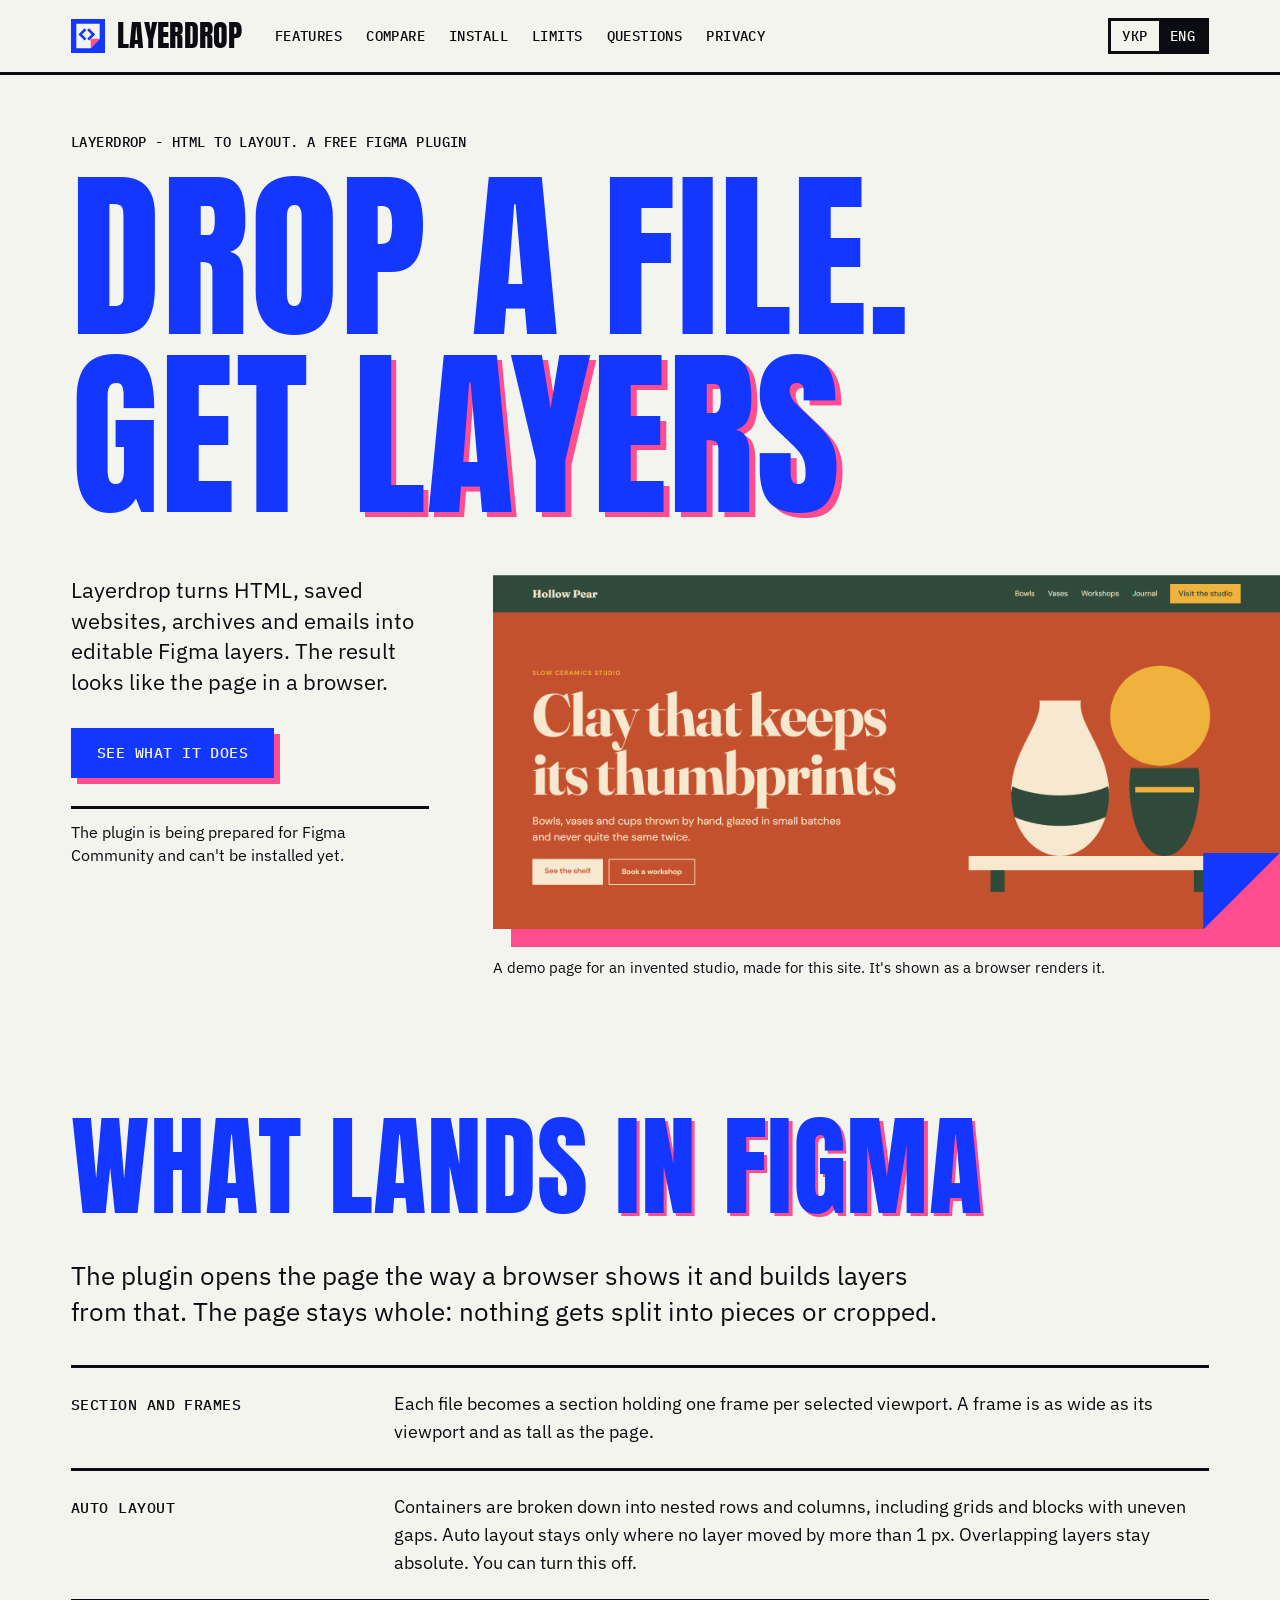
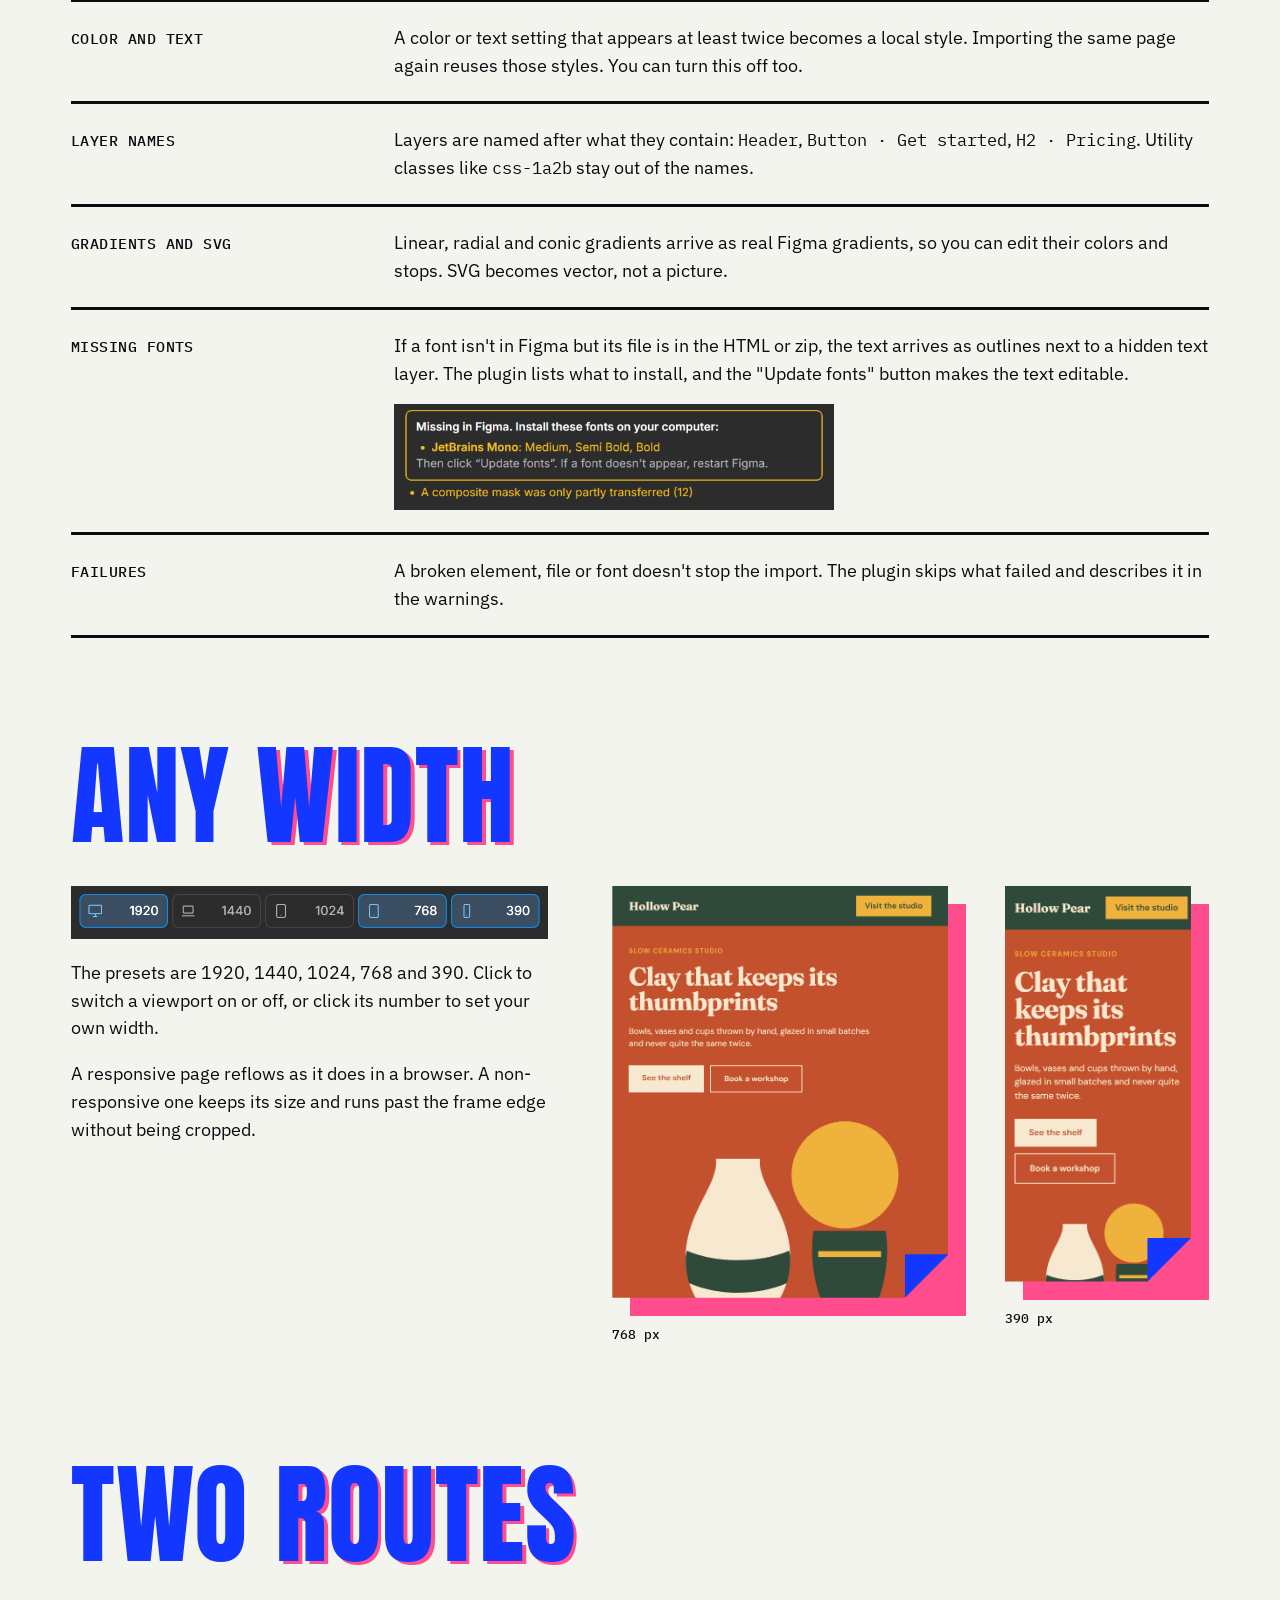
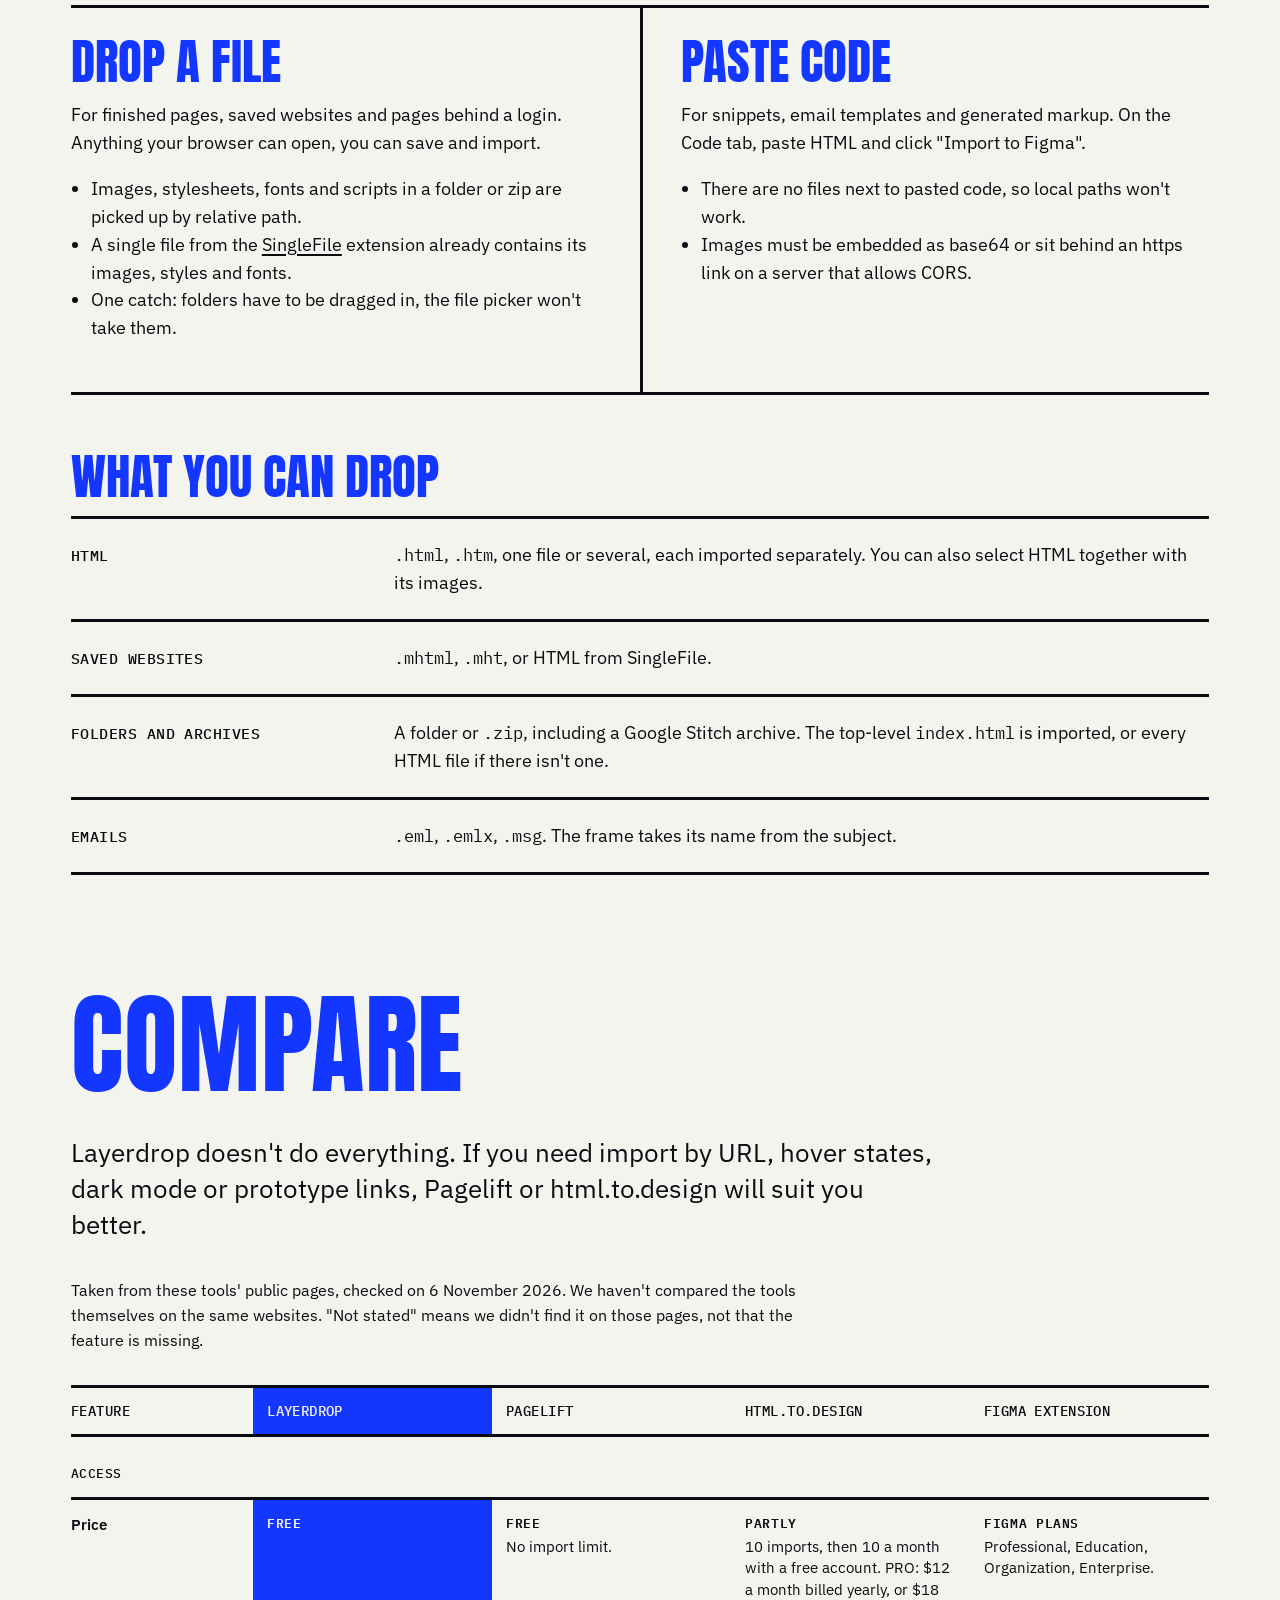
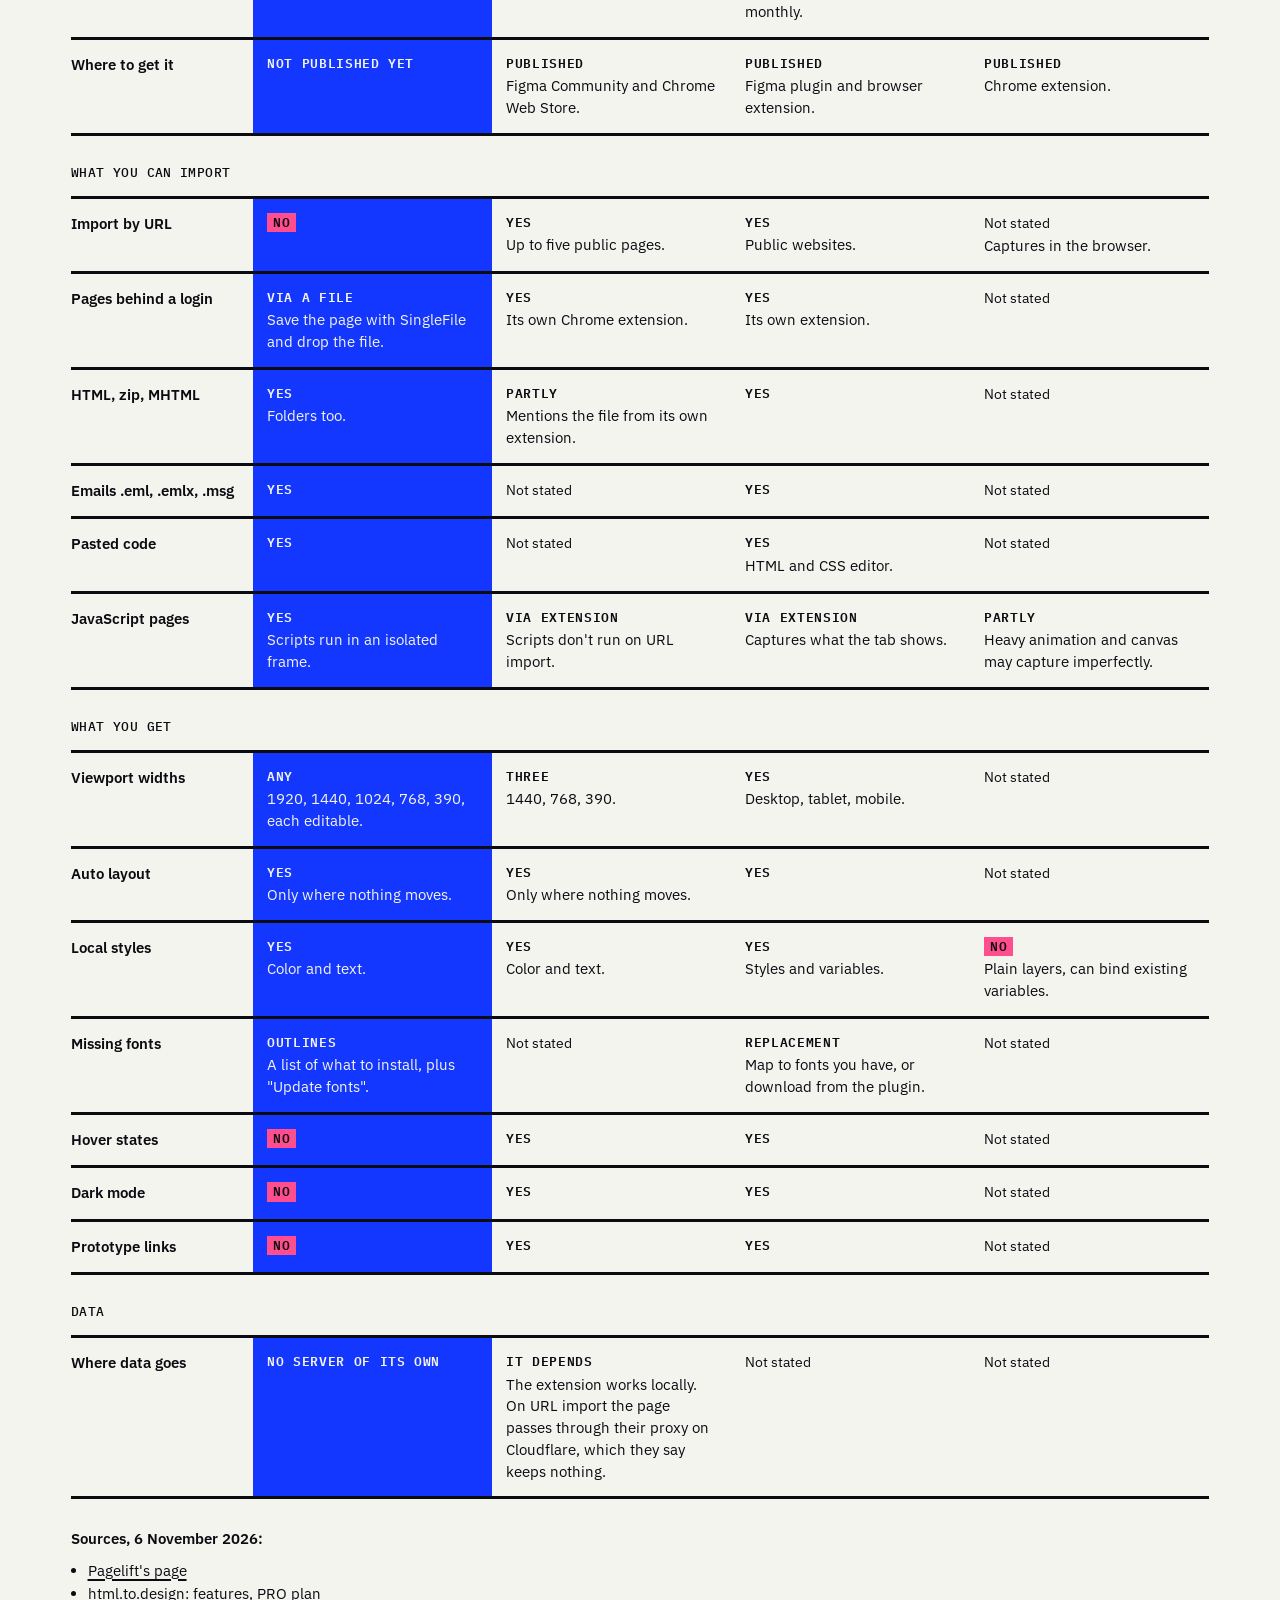
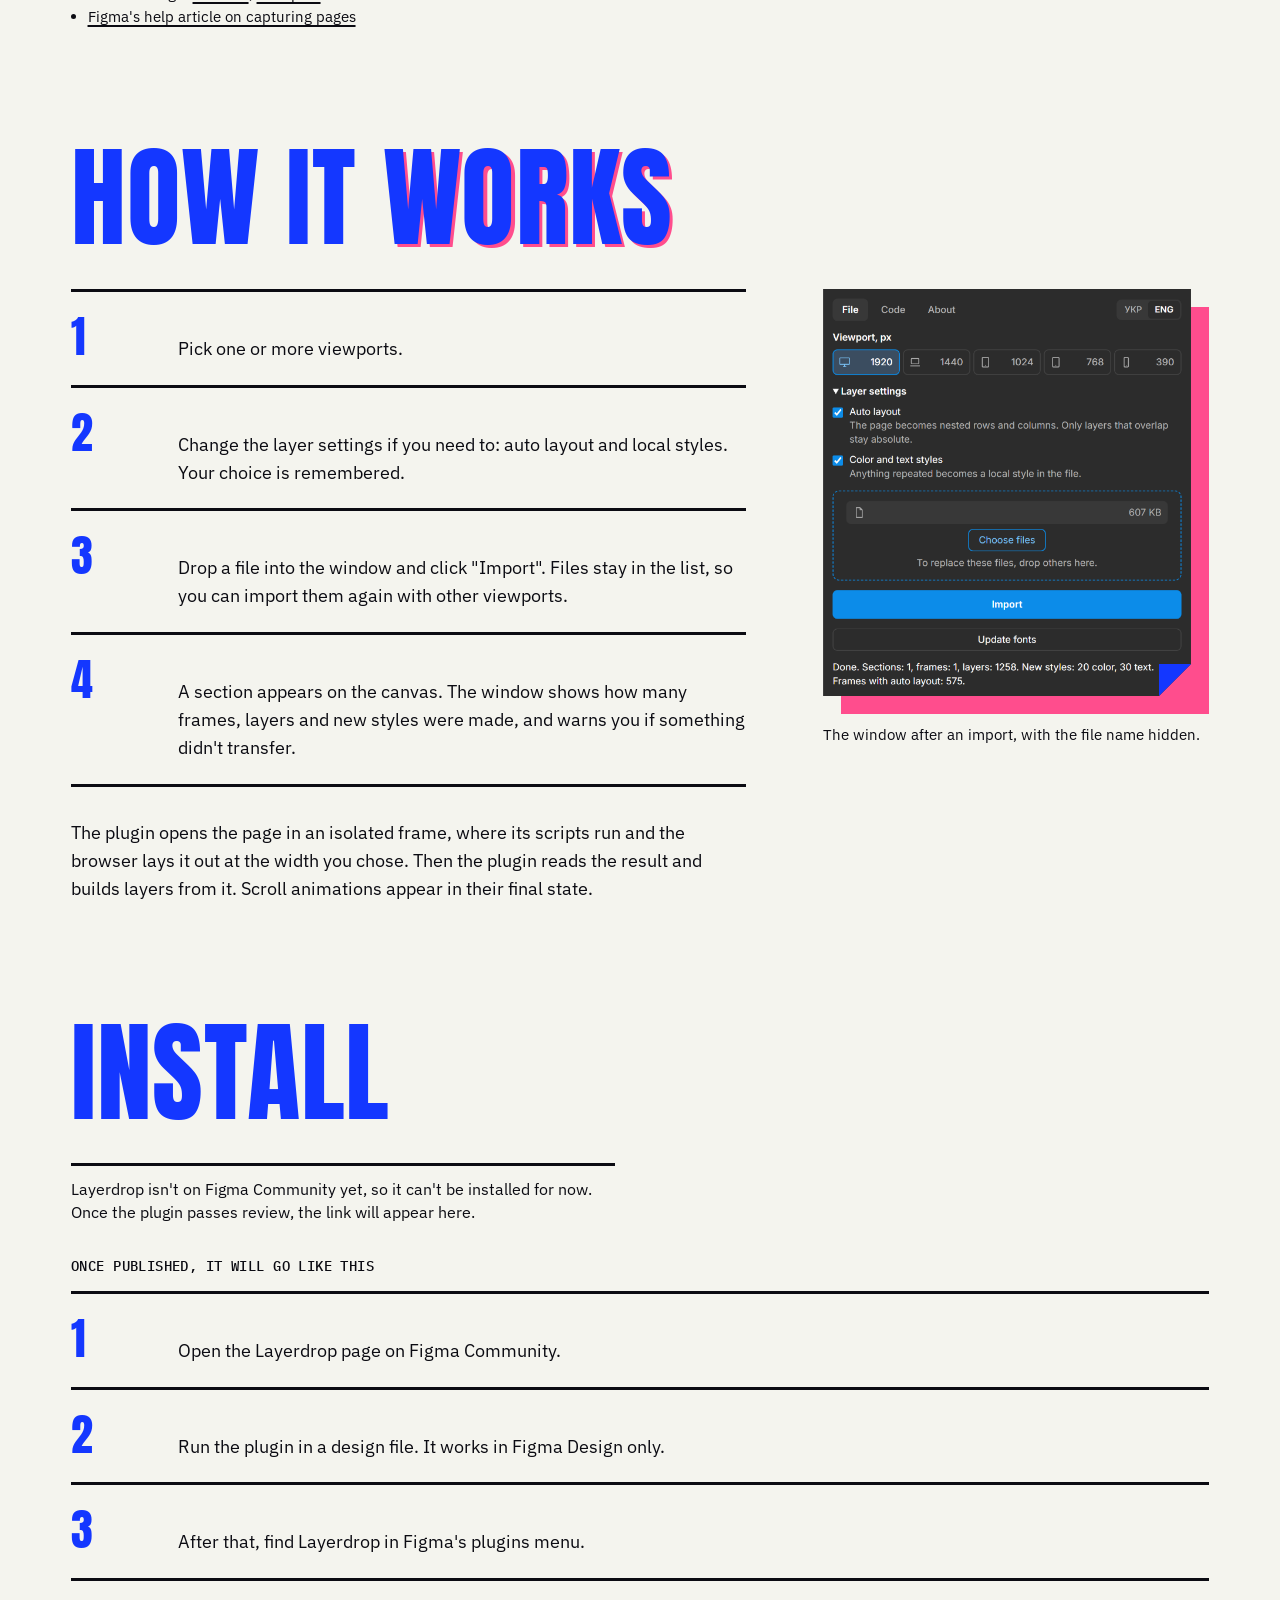
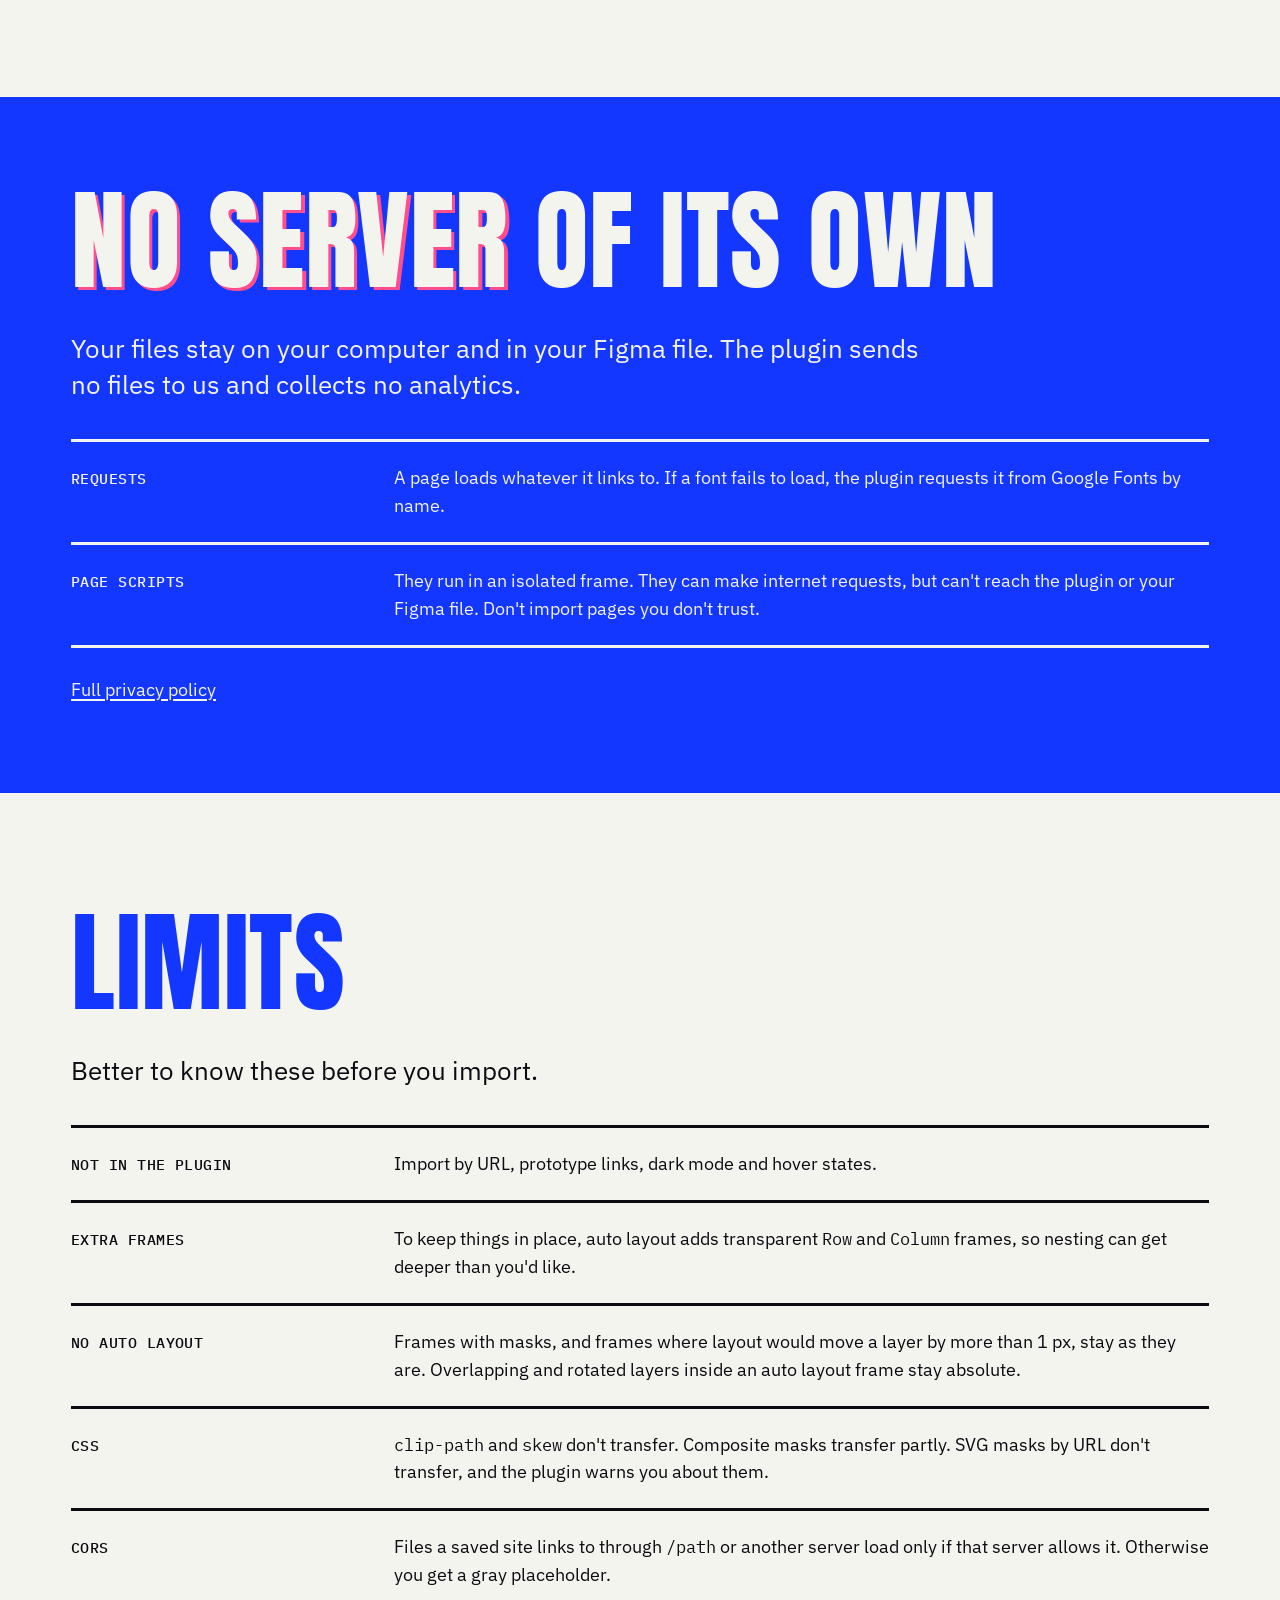
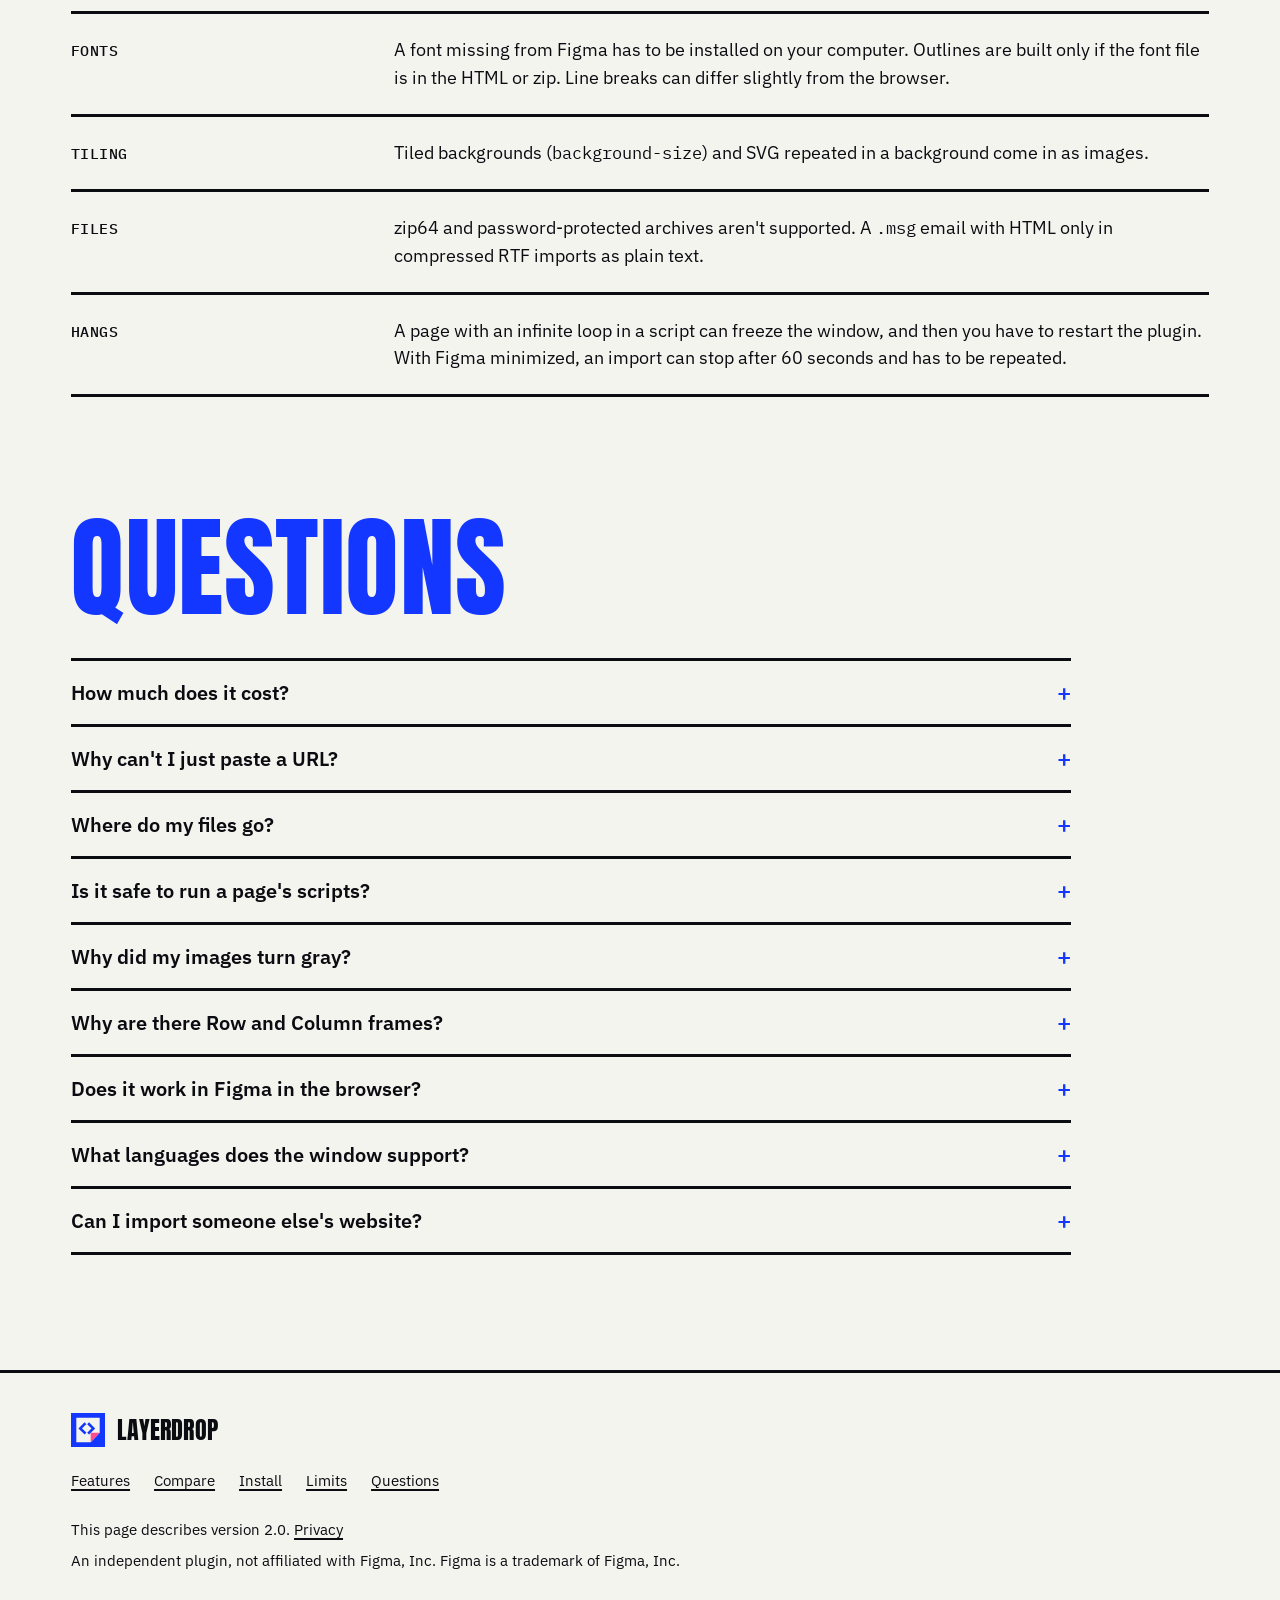
==== en/index.html @ 6a5d6710 "Publish the Layerdrop website Co-Authored-By: Claude Opus 5.5 <noreply@anthropic.com>" ====
<!doctype html>
<html lang="en">
<head>
<meta charset="utf-8">
<meta name="viewport" content="width=device-width, initial-scale=1">
<title>Layerdrop - HTML to Layout: a Figma plugin that turns HTML and saved websites into layers</title>
<meta name="description" content="A free Figma plugin: HTML, saved websites, zip files, folders and emails become editable layers with auto layout and styles. No server of its own.">
<link rel="canonical" href="https://ihorbliz.github.io/layerdrop/en/">
<link rel="alternate" hreflang="uk" href="https://ihorbliz.github.io/layerdrop/">
<link rel="alternate" hreflang="en" href="https://ihorbliz.github.io/layerdrop/en/">
<link rel="alternate" hreflang="x-default" href="https://ihorbliz.github.io/layerdrop/en/">
<meta property="og:type" content="website">
<meta property="og:title" content="Layerdrop - HTML to Layout: HTML and saved websites become Figma layers">
<meta property="og:description" content="Files, zip archives, folders, emails and pasted code. Editable layers, auto layout and styles. No server of its own.">
<meta property="og:url" content="https://ihorbliz.github.io/layerdrop/en/">
<meta property="og:image" content="https://ihorbliz.github.io/layerdrop/assets/shots/share-cover.png">
<meta property="og:locale" content="en_US">
<meta name="twitter:card" content="summary_large_image">
<meta name="theme-color" content="#F4F4EE">
<link rel="icon" href="../assets/icon.svg" type="image/svg+xml">
<link rel="icon" href="../assets/icon-128.png" type="image/png">
<link rel="preload" href="../assets/fonts/anton-400-latin.woff2" as="font" type="font/woff2" crossorigin>
<link rel="stylesheet" href="../assets/site.css">
<script src="../assets/community-link.js" defer></script>
</head>
<body>
<a class="skip" href="#main">Skip to content</a>
<header class="top">
  <a class="logo" href="./"><img src="../assets/icon.svg" alt="" width="34" height="34">Layerdrop</a>
  <nav aria-label="Sections">
    <a href="#features">Features</a>
    <a href="#compare">Compare</a>
    <a href="#install">Install</a>
    <a href="#limits">Limits</a>
    <a href="#faq">Questions</a>
    <a href="privacy/">Privacy</a>
  </nav>
  <div class="lang" role="group" aria-label="Language">
    <a href="../" hreflang="uk" lang="uk">Укр</a>
    <span aria-current="true">Eng</span>
  </div>
</header>

<main id="main">
<section class="hero">
  <p class="mono">Layerdrop - HTML to Layout. A free Figma plugin</p>
  <h1>Drop a file.<br>Get <span class="ink2">layers</span></h1>
  <div class="hero-grid">
    <div class="hero-copy">
      <p class="lede">Layerdrop turns HTML, saved websites, archives and emails into editable Figma layers. The result looks like the page in a browser.</p>
      <div class="actions">
        <a class="btn" href="#features" data-community-pending>See what it does</a>
        <a class="btn" href="#" data-community-link hidden>Open on Figma Community</a>
      </div>
      <p class="status" data-community-pending>The plugin is being prepared for Figma Community and can't be installed yet.</p>
    </div>
    <figure class="hero-shot">
      <div class="sheet"><img src="../assets/shots/frame-1920.png" width="1920" height="864" alt="An invented demo page for the Hollow Pear ceramics studio at 1920 wide: menu, large heading, buttons and a vector illustration."></div>
      <figcaption>A demo page for an invented studio, made for this site. It's shown as a browser renders it.</figcaption>
    </figure>
  </div>
</section>

<section id="features">
  <h2>What lands <span class="ink2">in Figma</span></h2>
  <p class="lede">The plugin opens the page the way a browser shows it and builds layers from that. The page stays whole: nothing gets split into pieces or cropped.</p>
  <ul class="rows">
    <li><span class="label">Section and frames</span><div class="text">Each file becomes a section holding one frame per selected viewport. A frame is as wide as its viewport and as tall as the page.</div></li>
    <li><span class="label">Auto layout</span><div class="text">Containers are broken down into nested rows and columns, including grids and blocks with uneven gaps. Auto layout stays only where no layer moved by more than 1 px. Overlapping layers stay absolute. You can turn this off.</div></li>
    <li><span class="label">Color and text</span><div class="text">A color or text setting that appears at least twice becomes a local style. Importing the same page again reuses those styles. You can turn this off too.</div></li>
    <li><span class="label">Layer names</span><div class="text">Layers are named after what they contain: <code>Header</code>, <code>Button · Get started</code>, <code>H2 · Pricing</code>. Utility classes like <code>css-1a2b</code> stay out of the names.</div></li>
    <li><span class="label">Gradients and SVG</span><div class="text">Linear, radial and conic gradients arrive as real Figma gradients, so you can edit their colors and stops. SVG becomes vector, not a picture.</div></li>
    <li><span class="label">Missing fonts</span><div class="text">If a font isn't in Figma but its file is in the HTML or zip, the text arrives as outlines next to a hidden text layer. The plugin lists what to install, and the "Update fonts" button makes the text editable.
      <img src="../assets/shots/fonts-warning.png" width="627" height="152" loading="lazy" alt="A block in the plugin window: JetBrains Mono is missing from Figma in three weights, and after installing it you click Update fonts."></div></li>
    <li><span class="label">Failures</span><div class="text">A broken element, file or font doesn't stop the import. The plugin skips what failed and describes it in the warnings.</div></li>
  </ul>

  <h2 class="subhead">Any <span class="ink2">width</span></h2>
  <div class="widths">
    <div>
      <div class="bar"><img src="../assets/shots/viewport-bar.png" width="904" height="100" loading="lazy" alt="Viewport switches in the plugin window: 1920, 1440, 1024, 768 and 390."></div>
      <p>The presets are 1920, 1440, 1024, 768 and 390. Click to switch a viewport on or off, or click its number to set your own width.</p>
      <p>A responsive page reflows as it does in a browser. A non-responsive one keeps its size and runs past the frame edge without being cropped.</p>
    </div>
    <div class="viewports">
      <figure>
        <div class="sheet"><img src="../assets/shots/frame-768.png" width="768" height="941" loading="lazy" alt="The same demo page at 768 wide."></div>
        <figcaption>768 px</figcaption>
      </figure>
      <figure>
        <div class="sheet"><img src="../assets/shots/frame-390.png" width="390" height="829" loading="lazy" alt="The same demo page at 390 wide."></div>
        <figcaption>390 px</figcaption>
      </figure>
    </div>
  </div>
</section>

<section id="ways">
  <h2>Two <span class="ink2">routes</span></h2>
  <div class="ways">
    <div>
      <h3>Drop a file</h3>
      <p>For finished pages, saved websites and pages behind a login. Anything your browser can open, you can save and import.</p>
      <ul>
        <li>Images, stylesheets, fonts and scripts in a folder or zip are picked up by relative path.</li>
        <li>A single file from the <a href="https://github.com/gildas-lormeau/SingleFile" rel="noopener">SingleFile</a> extension already contains its images, styles and fonts.</li>
        <li>One catch: folders have to be dragged in, the file picker won't take them.</li>
      </ul>
    </div>
    <div>
      <h3>Paste code</h3>
      <p>For snippets, email templates and generated markup. On the Code tab, paste HTML and click "Import to Figma".</p>
      <ul>
        <li>There are no files next to pasted code, so local paths won't work.</li>
        <li>Images must be embedded as base64 or sit behind an https link on a server that allows CORS.</li>
      </ul>
    </div>
  </div>
  <div class="formats">
    <h3>What you can drop</h3>
    <ul class="rows">
      <li><span class="label">HTML</span><div class="text"><code>.html</code>, <code>.htm</code>, one file or several, each imported separately. You can also select HTML together with its images.</div></li>
      <li><span class="label">Saved websites</span><div class="text"><code>.mhtml</code>, <code>.mht</code>, or HTML from SingleFile.</div></li>
      <li><span class="label">Folders and archives</span><div class="text">A folder or <code>.zip</code>, including a Google Stitch archive. The top-level <code>index.html</code> is imported, or every HTML file if there isn't one.</div></li>
      <li><span class="label">Emails</span><div class="text"><code>.eml</code>, <code>.emlx</code>, <code>.msg</code>. The frame takes its name from the subject.</div></li>
    </ul>
  </div>
</section>

<section id="compare">
  <h2 id="compare-title">Compare</h2>
  <p class="lede">Layerdrop doesn't do everything. If you need import by URL, hover states, dark mode or prototype links, Pagelift or html.to.design will suit you better.</p>
  <p class="note">Taken from these tools' public pages, checked on 6 November 2026. We haven't compared the tools themselves on the same websites. "Not stated" means we didn't find it on those pages, not that the feature is missing.</p>
  <a class="table-skip" href="#how">Skip the table</a>
  <table class="compare" role="table" aria-labelledby="compare-title">
    <thead role="rowgroup">
      <tr role="row">
        <th role="columnheader" scope="col">Feature</th>
        <th role="columnheader" scope="col" class="us">Layerdrop</th>
        <th role="columnheader" scope="col">Pagelift</th>
        <th role="columnheader" scope="col">html.to.design</th>
        <th role="columnheader" scope="col">Figma extension</th>
      </tr>
    </thead>
    <tbody role="rowgroup">
      <tr role="row" class="group-row"><th role="rowheader" colspan="5" scope="rowgroup" class="group">Access</th></tr>
      <tr role="row"><th role="rowheader" scope="row">Price</th>
        <td role="cell" class="us" data-label="Layerdrop"><span><b class="v">Free</b></span></td>
        <td role="cell" data-label="Pagelift"><span><b class="v">Free</b>No import limit.</span></td>
        <td role="cell" data-label="html.to.design"><span><b class="v">Partly</b>10 imports, then 10 a month with a free account. PRO: $12 a month billed yearly, or $18 monthly.</span></td>
        <td role="cell" data-label="Figma ext."><span><b class="v">Figma plans</b>Professional, Education, Organization, Enterprise.</span></td></tr>
      <tr role="row"><th role="rowheader" scope="row">Where to get it</th>
        <td role="cell" class="us" data-label="Layerdrop"><span><b class="v">Not published yet</b></span></td>
        <td role="cell" data-label="Pagelift"><span><b class="v">Published</b>Figma Community and Chrome Web Store.</span></td>
        <td role="cell" data-label="html.to.design"><span><b class="v">Published</b>Figma plugin and browser extension.</span></td>
        <td role="cell" data-label="Figma ext."><span><b class="v">Published</b>Chrome extension.</span></td></tr>
    </tbody>
    <tbody role="rowgroup">
      <tr role="row" class="group-row"><th role="rowheader" colspan="5" scope="rowgroup" class="group">What you can import</th></tr>
      <tr role="row"><th role="rowheader" scope="row">Import by URL</th>
        <td role="cell" class="us" data-label="Layerdrop"><span><b class="v n">No</b></span></td>
        <td role="cell" data-label="Pagelift"><span><b class="v">Yes</b>Up to five public pages.</span></td>
        <td role="cell" data-label="html.to.design"><span><b class="v">Yes</b>Public websites.</span></td>
        <td role="cell" data-label="Figma ext."><span><b class="v ns">Not stated</b>Captures in the browser.</span></td></tr>
      <tr role="row" data-unstated="Not stated: Figma ext."><th role="rowheader" scope="row">Pages behind a login</th>
        <td role="cell" class="us" data-label="Layerdrop"><span><b class="v">Via a file</b>Save the page with SingleFile and drop the file.</span></td>
        <td role="cell" data-label="Pagelift"><span><b class="v">Yes</b>Its own Chrome extension.</span></td>
        <td role="cell" data-label="html.to.design"><span><b class="v">Yes</b>Its own extension.</span></td>
        <td role="cell" class="ns-cell" data-label="Figma ext."><span><b class="v ns">Not stated</b></span></td></tr>
      <tr role="row" data-unstated="Not stated: Figma ext."><th role="rowheader" scope="row">HTML, zip, MHTML</th>
        <td role="cell" class="us" data-label="Layerdrop"><span><b class="v">Yes</b>Folders too.</span></td>
        <td role="cell" data-label="Pagelift"><span><b class="v">Partly</b>Mentions the file from its own extension.</span></td>
        <td role="cell" data-label="html.to.design"><span><b class="v">Yes</b></span></td>
        <td role="cell" class="ns-cell" data-label="Figma ext."><span><b class="v ns">Not stated</b></span></td></tr>
      <tr role="row" data-unstated="Not stated: Pagelift, Figma ext."><th role="rowheader" scope="row">Emails .eml, .emlx, .msg</th>
        <td role="cell" class="us" data-label="Layerdrop"><span><b class="v">Yes</b></span></td>
        <td role="cell" class="ns-cell" data-label="Pagelift"><span><b class="v ns">Not stated</b></span></td>
        <td role="cell" data-label="html.to.design"><span><b class="v">Yes</b></span></td>
        <td role="cell" class="ns-cell" data-label="Figma ext."><span><b class="v ns">Not stated</b></span></td></tr>
      <tr role="row" data-unstated="Not stated: Pagelift, Figma ext."><th role="rowheader" scope="row">Pasted code</th>
        <td role="cell" class="us" data-label="Layerdrop"><span><b class="v">Yes</b></span></td>
        <td role="cell" class="ns-cell" data-label="Pagelift"><span><b class="v ns">Not stated</b></span></td>
        <td role="cell" data-label="html.to.design"><span><b class="v">Yes</b>HTML and CSS editor.</span></td>
        <td role="cell" class="ns-cell" data-label="Figma ext."><span><b class="v ns">Not stated</b></span></td></tr>
      <tr role="row"><th role="rowheader" scope="row">JavaScript pages</th>
        <td role="cell" class="us" data-label="Layerdrop"><span><b class="v">Yes</b>Scripts run in an isolated frame.</span></td>
        <td role="cell" data-label="Pagelift"><span><b class="v">Via extension</b>Scripts don't run on URL import.</span></td>
        <td role="cell" data-label="html.to.design"><span><b class="v">Via extension</b>Captures what the tab shows.</span></td>
        <td role="cell" data-label="Figma ext."><span><b class="v">Partly</b>Heavy animation and canvas may capture imperfectly.</span></td></tr>
    </tbody>
    <tbody role="rowgroup">
      <tr role="row" class="group-row"><th role="rowheader" colspan="5" scope="rowgroup" class="group">What you get</th></tr>
      <tr role="row" data-unstated="Not stated: Figma ext."><th role="rowheader" scope="row">Viewport widths</th>
        <td role="cell" class="us" data-label="Layerdrop"><span><b class="v">Any</b>1920, 1440, 1024, 768, 390, each editable.</span></td>
        <td role="cell" data-label="Pagelift"><span><b class="v">Three</b>1440, 768, 390.</span></td>
        <td role="cell" data-label="html.to.design"><span><b class="v">Yes</b>Desktop, tablet, mobile.</span></td>
        <td role="cell" class="ns-cell" data-label="Figma ext."><span><b class="v ns">Not stated</b></span></td></tr>
      <tr role="row" data-unstated="Not stated: Figma ext."><th role="rowheader" scope="row">Auto layout</th>
        <td role="cell" class="us" data-label="Layerdrop"><span><b class="v">Yes</b>Only where nothing moves.</span></td>
        <td role="cell" data-label="Pagelift"><span><b class="v">Yes</b>Only where nothing moves.</span></td>
        <td role="cell" data-label="html.to.design"><span><b class="v">Yes</b></span></td>
        <td role="cell" class="ns-cell" data-label="Figma ext."><span><b class="v ns">Not stated</b></span></td></tr>
      <tr role="row"><th role="rowheader" scope="row">Local styles</th>
        <td role="cell" class="us" data-label="Layerdrop"><span><b class="v">Yes</b>Color and text.</span></td>
        <td role="cell" data-label="Pagelift"><span><b class="v">Yes</b>Color and text.</span></td>
        <td role="cell" data-label="html.to.design"><span><b class="v">Yes</b>Styles and variables.</span></td>
        <td role="cell" data-label="Figma ext."><span><b class="v n">No</b>Plain layers, can bind existing variables.</span></td></tr>
      <tr role="row" data-unstated="Not stated: Pagelift, Figma ext."><th role="rowheader" scope="row">Missing fonts</th>
        <td role="cell" class="us" data-label="Layerdrop"><span><b class="v">Outlines</b>A list of what to install, plus "Update fonts".</span></td>
        <td role="cell" class="ns-cell" data-label="Pagelift"><span><b class="v ns">Not stated</b></span></td>
        <td role="cell" data-label="html.to.design"><span><b class="v">Replacement</b>Map to fonts you have, or download from the plugin.</span></td>
        <td role="cell" class="ns-cell" data-label="Figma ext."><span><b class="v ns">Not stated</b></span></td></tr>
      <tr role="row" data-unstated="Not stated: Figma ext."><th role="rowheader" scope="row">Hover states</th>
        <td role="cell" class="us" data-label="Layerdrop"><span><b class="v n">No</b></span></td>
        <td role="cell" data-label="Pagelift"><span><b class="v">Yes</b></span></td>
        <td role="cell" data-label="html.to.design"><span><b class="v">Yes</b></span></td>
        <td role="cell" class="ns-cell" data-label="Figma ext."><span><b class="v ns">Not stated</b></span></td></tr>
      <tr role="row" data-unstated="Not stated: Figma ext."><th role="rowheader" scope="row">Dark mode</th>
        <td role="cell" class="us" data-label="Layerdrop"><span><b class="v n">No</b></span></td>
        <td role="cell" data-label="Pagelift"><span><b class="v">Yes</b></span></td>
        <td role="cell" data-label="html.to.design"><span><b class="v">Yes</b></span></td>
        <td role="cell" class="ns-cell" data-label="Figma ext."><span><b class="v ns">Not stated</b></span></td></tr>
      <tr role="row" data-unstated="Not stated: Figma ext."><th role="rowheader" scope="row">Prototype links</th>
        <td role="cell" class="us" data-label="Layerdrop"><span><b class="v n">No</b></span></td>
        <td role="cell" data-label="Pagelift"><span><b class="v">Yes</b></span></td>
        <td role="cell" data-label="html.to.design"><span><b class="v">Yes</b></span></td>
        <td role="cell" class="ns-cell" data-label="Figma ext."><span><b class="v ns">Not stated</b></span></td></tr>
    </tbody>
    <tbody role="rowgroup">
      <tr role="row" class="group-row"><th role="rowheader" colspan="5" scope="rowgroup" class="group">Data</th></tr>
      <tr role="row" data-unstated="Not stated: html.to.design, Figma ext."><th role="rowheader" scope="row">Where data goes</th>
        <td role="cell" class="us" data-label="Layerdrop"><span><b class="v">No server of its own</b></span></td>
        <td role="cell" data-label="Pagelift"><span><b class="v">It depends</b>The extension works locally. On URL import the page passes through their proxy on Cloudflare, which they say keeps nothing.</span></td>
        <td role="cell" class="ns-cell" data-label="html.to.design"><span><b class="v ns">Not stated</b></span></td>
        <td role="cell" class="ns-cell" data-label="Figma ext."><span><b class="v ns">Not stated</b></span></td></tr>
    </tbody>
  </table>
  <div class="sources">
    <b>Sources, 6 November 2026:</b>
    <ul>
      <li><a href="https://sidag45.github.io/pagelift/" rel="noopener">Pagelift's page</a></li>
      <li>html.to.design: <a href="https://html.to.design/docs/free-features/" rel="noopener">features</a>, <a href="https://html.to.design/docs/pro-plan/" rel="noopener">PRO plan</a></li>
      <li><a href="https://help.figma.com/hc/en-us/articles/40826832449303-Turn-coded-screens-into-editable-design-layers" rel="noopener">Figma's help article on capturing pages</a></li>
    </ul>
  </div>
</section>

<section id="how">
  <h2>How it <span class="ink2">works</span></h2>
  <div class="how">
    <div>
      <ol class="rows steps">
        <li><span class="num">1</span><div class="text">Pick one or more viewports.</div></li>
        <li><span class="num">2</span><div class="text">Change the layer settings if you need to: auto layout and local styles. Your choice is remembered.</div></li>
        <li><span class="num">3</span><div class="text">Drop a file into the window and click "Import". Files stay in the list, so you can import them again with other viewports.</div></li>
        <li><span class="num">4</span><div class="text">A section appears on the canvas. The window shows how many frames, layers and new styles were made, and warns you if something didn't transfer.</div></li>
      </ol>
      <p class="after">The plugin opens the page in an isolated frame, where its scripts run and the browser lays it out at the width you chose. Then the plugin reads the result and builds layers from it. Scroll animations appear in their final state.</p>
    </div>
    <figure>
      <div class="sheet window-sheet"><img src="../assets/shots/window.png" width="627" height="694" loading="lazy" alt="The plugin window: viewport switches, layer settings, the chosen file, the Import button and a summary with the number of layers and styles."></div>
      <figcaption>The window after an import, with the file name hidden.</figcaption>
    </figure>
  </div>
</section>

<section id="install">
  <h2>Install</h2>
  <p class="status gap-b" data-community-pending>Layerdrop isn't on Figma Community yet, so it can't be installed for now. Once the plugin passes review, the link will appear here.</p>
  <p class="gap-b" data-community-link hidden><a class="btn" href="#" data-community-link hidden>Open on Figma Community</a></p>
  <p class="mono pending-label" data-community-pending>Once published, it will go like this</p>
  <ol class="rows steps">
    <li><span class="num">1</span><div class="text">Open the Layerdrop page on Figma Community.</div></li>
    <li><span class="num">2</span><div class="text">Run the plugin in a design file. It works in Figma Design only.</div></li>
    <li><span class="num">3</span><div class="text">After that, find Layerdrop in Figma's plugins menu.</div></li>
  </ol>
</section>

<div class="band" id="privacy">
  <h2><span class="ink2">No server</span> of its own</h2>
  <p class="lede">Your files stay on your computer and in your Figma file. The plugin sends no files to us and collects no analytics.</p>
  <ul class="rows">
    <li><span class="label">Requests</span><div class="text">A page loads whatever it links to. If a font fails to load, the plugin requests it from Google Fonts by name.</div></li>
    <li><span class="label">Page scripts</span><div class="text">They run in an isolated frame. They can make internet requests, but can't reach the plugin or your Figma file. Don't import pages you don't trust.</div></li>
  </ul>
  <p class="privacy-link"><a href="privacy/">Full privacy policy</a></p>
</div>

<section id="limits">
  <h2>Limits</h2>
  <p class="lede">Better to know these before you import.</p>
  <ul class="rows">
    <li><span class="label">Not in the plugin</span><div class="text">Import by URL, prototype links, dark mode and hover states.</div></li>
    <li><span class="label">Extra frames</span><div class="text">To keep things in place, auto layout adds transparent <code>Row</code> and <code>Column</code> frames, so nesting can get deeper than you'd like.</div></li>
    <li><span class="label">No auto layout</span><div class="text">Frames with masks, and frames where layout would move a layer by more than 1 px, stay as they are. Overlapping and rotated layers inside an auto layout frame stay absolute.</div></li>
    <li><span class="label">CSS</span><div class="text"><code>clip-path</code> and <code>skew</code> don't transfer. Composite masks transfer partly. SVG masks by URL don't transfer, and the plugin warns you about them.</div></li>
    <li><span class="label">CORS</span><div class="text">Files a saved site links to through <code>/path</code> or another server load only if that server allows it. Otherwise you get a gray placeholder.</div></li>
    <li><span class="label">Fonts</span><div class="text">A font missing from Figma has to be installed on your computer. Outlines are built only if the font file is in the HTML or zip. Line breaks can differ slightly from the browser.</div></li>
    <li><span class="label">Tiling</span><div class="text">Tiled backgrounds (<code>background-size</code>) and SVG repeated in a background come in as images.</div></li>
    <li><span class="label">Files</span><div class="text">zip64 and password-protected archives aren't supported. A <code>.msg</code> email with HTML only in compressed RTF imports as plain text.</div></li>
    <li><span class="label">Hangs</span><div class="text">A page with an infinite loop in a script can freeze the window, and then you have to restart the plugin. With Figma minimized, an import can stop after 60 seconds and has to be repeated.</div></li>
  </ul>
</section>

<section id="faq">
  <h2>Questions</h2>
  <div class="faq">
    <details><summary>How much does it cost?</summary><div>Layerdrop is free, and there is no paid version.</div></details>
    <details><summary>Why can't I just paste a URL?</summary><div>Browsers don't let a plugin read other websites directly, so URL import needs a server in the middle. Layerdrop has none. Save the page with SingleFile and drop the file instead: its scripts have already run, and this works for pages behind a login too.</div></details>
    <details><summary>Where do my files go?</summary><div>Nowhere, because the plugin has no server to send them to. The only requests come from the page itself and, for a font that failed to load, from the plugin to Google Fonts. See the <a href="privacy/">privacy policy</a> for details.</div></details>
    <details><summary>Is it safe to run a page's scripts?</summary><div>The page runs in an isolated frame and can't reach the plugin or your Figma file. But its scripts can make their own internet requests, and an infinite loop can freeze the window. Don't import pages you don't trust.</div></details>
    <details><summary>Why did my images turn gray?</summary><div>The plugin couldn't get the file: there was no folder next to it, or the server doesn't allow CORS. Drop a folder or zip, or save the page with SingleFile, which embeds images in the file.</div></details>
    <details><summary>Why are there Row and Column frames?</summary><div>They keep elements in place when a grid or uneven blocks get broken down into nested rows and columns. If they get in the way, turn off auto layout in the layer settings.</div></details>
    <details><summary>Does it work in Figma in the browser?</summary><div>So far we've only run it in the Figma desktop app. We'll confirm this after publication.</div></details>
    <details><summary>What languages does the window support?</summary><div>English and Ukrainian, with a switch at the top. Layer names and canvas notifications are always in English, and text from the page isn't translated.</div></details>
    <details><summary>Can I import someone else's website?</summary><div>Technically the plugin imports whatever you can open. Whether you have the right to depends on the site and your purpose. Respect copyright and trademarks.</div></details>
  </div>
</section>
</main>

<footer>
  <a class="logo" href="./"><img src="../assets/icon.svg" alt="" width="28" height="28">Layerdrop</a>
  <nav aria-label="Sections"><a href="#features">Features</a><a href="#compare">Compare</a><a href="#install">Install</a><a href="#limits">Limits</a><a href="#faq">Questions</a></nav>
  <p>This page describes version 2.0. <a href="privacy/">Privacy</a></p>
  <p>An independent plugin, not affiliated with Figma, Inc. Figma is a trademark of Figma, Inc.</p>
</footer>
</body>
</html>
---- assets/site.css ----
/* Fonts are served from this site. Licences: fonts/OFL-*.txt */
@font-face { font-family: "Anton"; font-style: normal; font-weight: 400; font-display: swap; src: url("fonts/anton-400-latin.woff2") format("woff2"); unicode-range: U+0000-00FF, U+0131, U+0152-0153, U+02BB-02BC, U+02C6, U+02DA, U+02DC, U+0304, U+0308, U+0329, U+2000-206F, U+20AC, U+2122, U+2191, U+2193, U+2212, U+2215, U+FEFF, U+FFFD; }
@font-face { font-family: "Fira Sans Extra Condensed"; font-style: normal; font-weight: 900; font-display: swap; src: url("fonts/fira-sans-extra-condensed-900-cyrillic.woff2") format("woff2"); unicode-range: U+0301, U+0400-045F, U+0490-0491, U+04B0-04B1, U+2116; }
@font-face { font-family: "Fira Sans Extra Condensed"; font-style: normal; font-weight: 900; font-display: swap; src: url("fonts/fira-sans-extra-condensed-900-latin.woff2") format("woff2"); unicode-range: U+0000-00FF, U+0131, U+0152-0153, U+02BB-02BC, U+02C6, U+02DA, U+02DC, U+0304, U+0308, U+0329, U+2000-206F, U+20AC, U+2122, U+2191, U+2193, U+2212, U+2215, U+FEFF, U+FFFD; }
@font-face { font-family: "IBM Plex Mono"; font-style: normal; font-weight: 400; font-display: swap; src: url("fonts/ibm-plex-mono-400-cyrillic.woff2") format("woff2"); unicode-range: U+0301, U+0400-045F, U+0490-0491, U+04B0-04B1, U+2116; }
@font-face { font-family: "IBM Plex Mono"; font-style: normal; font-weight: 400; font-display: swap; src: url("fonts/ibm-plex-mono-400-latin.woff2") format("woff2"); unicode-range: U+0000-00FF, U+0131, U+0152-0153, U+02BB-02BC, U+02C6, U+02DA, U+02DC, U+0304, U+0308, U+0329, U+2000-206F, U+20AC, U+2122, U+2191, U+2193, U+2212, U+2215, U+FEFF, U+FFFD; }
@font-face { font-family: "IBM Plex Mono"; font-style: normal; font-weight: 500; font-display: swap; src: url("fonts/ibm-plex-mono-500-cyrillic.woff2") format("woff2"); unicode-range: U+0301, U+0400-045F, U+0490-0491, U+04B0-04B1, U+2116; }
@font-face { font-family: "IBM Plex Mono"; font-style: normal; font-weight: 500; font-display: swap; src: url("fonts/ibm-plex-mono-500-latin.woff2") format("woff2"); unicode-range: U+0000-00FF, U+0131, U+0152-0153, U+02BB-02BC, U+02C6, U+02DA, U+02DC, U+0304, U+0308, U+0329, U+2000-206F, U+20AC, U+2122, U+2191, U+2193, U+2212, U+2215, U+FEFF, U+FFFD; }
@font-face { font-family: "IBM Plex Mono"; font-style: normal; font-weight: 600; font-display: swap; src: url("fonts/ibm-plex-mono-600-cyrillic.woff2") format("woff2"); unicode-range: U+0301, U+0400-045F, U+0490-0491, U+04B0-04B1, U+2116; }
@font-face { font-family: "IBM Plex Mono"; font-style: normal; font-weight: 600; font-display: swap; src: url("fonts/ibm-plex-mono-600-latin.woff2") format("woff2"); unicode-range: U+0000-00FF, U+0131, U+0152-0153, U+02BB-02BC, U+02C6, U+02DA, U+02DC, U+0304, U+0308, U+0329, U+2000-206F, U+20AC, U+2122, U+2191, U+2193, U+2212, U+2215, U+FEFF, U+FFFD; }
@font-face { font-family: "IBM Plex Sans"; font-style: normal; font-weight: 400 600; font-display: swap; src: url("fonts/ibm-plex-sans-cyrillic.woff2") format("woff2"); unicode-range: U+0301, U+0400-045F, U+0490-0491, U+04B0-04B1, U+2116; }
@font-face { font-family: "IBM Plex Sans"; font-style: normal; font-weight: 400 600; font-display: swap; src: url("fonts/ibm-plex-sans-latin.woff2") format("woff2"); unicode-range: U+0000-00FF, U+0131, U+0152-0153, U+02BB-02BC, U+02C6, U+02DA, U+02DC, U+0304, U+0308, U+0329, U+2000-206F, U+20AC, U+2122, U+2191, U+2193, U+2212, U+2215, U+FEFF, U+FFFD; }

:root {
  --blue: #1437FF;
  --pink: #FF4D8D;
  --paper: #F4F4EE;
  --ink: #0B0B12;
  --gutter: clamp(16px, 5.55vw, 80px);
  --display: Anton, "Fira Sans Extra Condensed", Impact, sans-serif;
  --display-weight: 400;
  --sans: "IBM Plex Sans", system-ui, sans-serif;
  --mono: "IBM Plex Mono", ui-monospace, monospace;
  color-scheme: light;
}

/* Anton has no Cyrillic, so Ukrainian headings use the closest heavy condensed face. */
html[lang="uk"] {
  --display: "Fira Sans Extra Condensed", Impact, sans-serif;
  --display-weight: 900;
}
html[lang="uk"] h1 { font-size: clamp(58px, 11.6vw, 190px); line-height: 1.1; }
html[lang="uk"] h2 { line-height: 1.12; }

* { box-sizing: border-box; }
html { scroll-behavior: smooth; -webkit-text-size-adjust: 100%; }
body {
  margin: 0;
  background: var(--paper);
  color: var(--ink);
  font: 400 18px/1.55 var(--sans);
  overflow-x: clip;
  overflow-wrap: break-word;
}
img { display: block; max-width: 100%; height: auto; }
a { color: inherit; text-decoration-thickness: 2px; text-underline-offset: 3px; }
a:hover { color: var(--blue); }
:focus-visible { outline: 3px solid var(--ink); outline-offset: 3px; }
.band :focus-visible { outline-color: var(--paper); }
code { font: 400 .92em var(--mono); white-space: nowrap; }
p { margin: 0 0 1em; }
p:last-child { margin-bottom: 0; }

.skip {
  position: absolute; left: -999px; top: 0; z-index: 2;
  background: var(--ink); color: var(--paper); padding: 12px 16px;
}
.skip:focus { left: 0; color: var(--paper); }

.mono {
  font: 500 14px/1.45 var(--mono);
  letter-spacing: .03em;
  text-transform: uppercase;
}

h1, h2, h3 { margin: 0; font-weight: var(--display-weight); text-transform: uppercase; color: var(--blue); }
h1, h2 { font-family: var(--display); letter-spacing: .005em; }
h1 { font-size: clamp(64px, 14.2vw, 232px); line-height: .98; }
h2 { font-size: clamp(50px, 8.6vw, 132px); line-height: 1; margin-bottom: .32em; }
h3 { font: 600 22px/1.3 var(--sans); text-transform: none; color: var(--ink); }

/* The second ink, slightly out of register. Blue keeps the word readable. */
.ink2 { text-shadow: max(.03em, 2.5px) max(.03em, 2.5px) 0 var(--pink); }

/* Header */
.top {
  display: flex; flex-wrap: wrap; align-items: center; gap: 12px 32px;
  padding: 18px var(--gutter);
  border-bottom: 3px solid var(--ink);
}
.logo {
  display: inline-flex; align-items: center; gap: 12px;
  font: 400 30px/1 Anton, Impact, sans-serif;
  letter-spacing: .01em; text-transform: uppercase; text-decoration: none;
  color: var(--ink);
}
.logo img { width: 34px; height: 34px; }
.top nav { display: flex; flex-wrap: wrap; gap: 4px 24px; margin-right: auto; }
.top nav a, .lang a, .lang span { font: 500 14px/1.45 var(--mono); letter-spacing: .03em; text-transform: uppercase; }
.top nav a { text-decoration: none; padding: 6px 0; }
.top nav a:hover { text-decoration: underline; }
.top nav a[aria-current] { text-decoration: underline; text-decoration-thickness: 3px; }
.lang a:focus-visible { outline-offset: -6px; }
.faq summary:focus-visible { outline-offset: -3px; }
.lang { display: flex; gap: 0; border: 3px solid var(--ink); }
.lang a, .lang span { padding: 5px 11px; text-decoration: none; }
.lang span { background: var(--ink); color: var(--paper); }

/* Sections */
section, .page { padding: clamp(64px, 9vw, 136px) var(--gutter) 0; }
.lede { font-size: clamp(20px, 2vw, 26px); line-height: 1.4; max-width: 34em; margin-bottom: 1.4em; }
.body-text { max-width: 44em; }
.note { font-size: 16px; max-width: 48em; }

/* Hero */
.hero { padding-top: clamp(32px, 4.4vw, 64px); overflow-x: clip; padding-bottom: 18px; }
.hero .mono { margin-bottom: 16px; }
.hero-grid {
  display: grid;
  grid-template-columns: minmax(300px, 4fr) 8fr;
  gap: clamp(32px, 5vw, 72px);
  margin-top: clamp(32px, 4vw, 56px);
  align-items: start;
}
.hero-copy .lede { font-size: clamp(20px, 1.7vw, 24px); }
.hero-shot { margin: 0 calc(-1 * var(--gutter) - 18px) 0 0; }

.actions { display: flex; flex-wrap: wrap; align-items: center; gap: 16px 24px; margin: 28px 0 0; }
.btn {
  display: inline-block; padding: 16px 26px;
  background: var(--blue); color: var(--paper);
  font: 500 15px/1.2 var(--mono); letter-spacing: .03em; text-transform: uppercase; text-decoration: none;
  box-shadow: 6px 6px 0 var(--pink);
  transition: transform .12s ease-out, box-shadow .12s ease-out;
}
.btn:hover { color: var(--paper); transform: translate(3px, 3px); box-shadow: 3px 3px 0 var(--pink); }
.status {
  margin: 28px 0 0; padding: 12px 0 0;
  border-top: 3px solid currentColor;
  font: 400 16px/1.45 var(--sans);
  max-width: 34em;
}
[hidden] { display: none !important; }

/* Sheet: a picture with a turned corner on a pink sheet shifted 18 px. Works with any image. */
.sheet { --fold: clamp(28px, 6vw, 96px); position: relative; margin: 0 18px 18px 0; }
.sheet::before { content: ""; position: absolute; inset: 18px -18px -18px 18px; background: var(--pink); }
.sheet img {
  position: relative; width: 100%;
  clip-path: polygon(0 0, 100% 0, 100% calc(100% - var(--fold)), calc(100% - var(--fold)) 100%, 0 100%);
}
.sheet::after {
  content: ""; position: absolute; right: 0; bottom: 0;
  width: var(--fold); height: var(--fold);
  background: var(--blue);
  clip-path: polygon(0 0, 100% 0, 0 100%);
}
figure { margin: 0; }
figcaption { margin-top: 10px; font: 400 15px/1.45 var(--sans); }
.viewports figcaption { font: 500 13px/1.45 var(--mono); }
.hero-shot figcaption { padding-right: calc(var(--gutter) + 18px); }
.sheet + figcaption { margin-top: 28px; }

/* Rows split by a 3 px rule, never cards */
.rows { list-style: none; margin: 0; padding: 0; border-top: 3px solid currentColor; max-width: 1280px; }
.rows > li {
  display: grid;
  align-items: baseline;
  grid-template-columns: minmax(180px, 3fr) 9fr;
  gap: 8px clamp(24px, 4vw, 56px);
  padding: 22px 0;
  border-bottom: 3px solid currentColor;
}
.rows .label { font: 500 15px/1.5 var(--mono); letter-spacing: .03em; text-transform: uppercase; }
.rows .text { max-width: 46em; }
.rows .text img { margin-top: 16px; max-width: 440px; width: 100%; }

/* Viewports */
.subhead { margin-top: clamp(64px, 8vw, 112px); }
.widths { display: grid; grid-template-columns: minmax(0, 1fr) minmax(0, 1.25fr); gap: 40px clamp(32px, 5vw, 72px); align-items: start; max-width: 1280px; }
.bar { margin-bottom: 20px; }
.viewports { display: grid; grid-template-columns: 1.735fr 1fr; gap: 24px clamp(24px, 3vw, 40px); align-items: start; }
.viewports .sheet { --fold: clamp(24px, 3.4vw, 48px); }

/* Two ways */
.ways { display: grid; grid-template-columns: 1fr 1fr; border-top: 3px solid var(--ink); border-bottom: 3px solid var(--ink); max-width: 1280px; }
.ways > div { padding: 28px clamp(24px, 3vw, 48px) 32px 0; }
.ways > div + div { padding-left: clamp(24px, 3vw, 48px); padding-right: 0; border-left: 3px solid var(--ink); }
.ways h3, .formats h3 { font: var(--display-weight) clamp(34px, 3.8vw, 56px)/1.05 var(--display); text-transform: uppercase; color: var(--blue); margin-bottom: 14px; }
.ways ul { padding-left: 1.1em; margin: 0 0 1em; }
.formats { margin-top: 56px; }

/* Comparison */
.compare { width: 100%; max-width: 1280px; border-collapse: collapse; font-size: 15px; line-height: 1.45; margin-top: 32px; }
.compare th, .compare td { text-align: left; vertical-align: top; padding: 14px 14px; border-bottom: 3px solid var(--ink); }
.compare thead th { font: 500 14px/1.3 var(--mono); letter-spacing: .03em; text-transform: uppercase; border-top: 3px solid var(--ink); }
.compare thead th.us, .compare td.us { background: var(--blue); color: var(--paper); }
.compare th:first-child { padding-left: 0; }
.compare td.us a { color: var(--paper); }
.compare tbody th { font: 600 15px/1.4 var(--sans); width: 16%; }
.compare td { width: 21%; }
.compare .v { display: block; font: 600 13px/1.5 var(--mono); letter-spacing: .05em; text-transform: uppercase; margin-bottom: 2px; }
.compare .v.ns { font: 400 14px/1.45 var(--sans); letter-spacing: 0; text-transform: none; }
.compare .n { background: var(--pink); color: var(--ink); width: fit-content; padding: 0 6px; }
.compare th.group { font: 500 13px/1.4 var(--mono); letter-spacing: .03em; text-transform: uppercase; padding-top: 28px; }
.table-skip { display: none; margin-top: 20px; padding: 10px 0; font-weight: 600; }
.sources { margin-top: 28px; font-size: 15px; max-width: 60em; }
.sources ul { margin: 8px 0 0; padding-left: 1.1em; }

/* Steps */
.window-sheet { --fold: 32px; }
.how { display: grid; grid-template-columns: 7fr 4fr; gap: 40px clamp(32px, 6vw, 96px); align-items: start; max-width: 1280px; }
.steps > li { grid-template-columns: 56px 1fr; }
.steps .num { font: var(--display-weight) 44px/1 var(--display); color: var(--blue); }
.after { margin-top: 32px; max-width: 46em; }
.gap-b { margin-bottom: 32px; }
.pending-label { margin-bottom: 14px; }
.privacy-link { margin-top: 28px; }

/* Blue band */
.band { margin-top: clamp(64px, 9vw, 136px); padding: clamp(56px, 7vw, 104px) var(--gutter); background: var(--blue); color: var(--paper); }
.band h2 { color: var(--paper); }
.band h2 .ink2 { text-shadow: max(.03em, 2.5px) max(.03em, 2.5px) 0 var(--pink); }
.band a { color: var(--paper); }
.band a:hover { color: var(--paper); text-decoration-thickness: 4px; }
.band + section { padding-top: clamp(64px, 9vw, 136px); }

/* FAQ */
.faq { border-top: 3px solid var(--ink); max-width: 1000px; }
.faq details { border-bottom: 3px solid var(--ink); }
.faq summary {
  display: flex; justify-content: space-between; gap: 24px;
  padding: 18px 0; cursor: pointer; list-style: none;
  font: 600 20px/1.35 var(--sans);
}
.faq summary::-webkit-details-marker { display: none; }
.faq summary::after { content: "+"; font: 500 24px/1.1 var(--mono); color: var(--blue); }
.faq details[open] summary::after { content: "−"; }
.faq summary:hover { color: var(--blue); }
.faq details > div { padding: 0 48px 22px 0; max-width: 46em; }

/* Privacy page */
.page { padding-top: clamp(40px, 5vw, 72px); }
.page h1 { font-size: clamp(56px, 10vw, 160px); margin-bottom: .25em; }
.page h2 { font-size: clamp(36px, 4.6vw, 64px); margin: 1.5em 0 .5em; }

/* Footer */
footer { margin-top: clamp(64px, 9vw, 136px); padding: 40px var(--gutter); border-top: 3px solid var(--ink); font-size: 15px; }
footer p { max-width: 56em; margin-bottom: .5em; }
footer .logo { font-size: 24px; margin-bottom: 16px; }
footer nav { display: flex; flex-wrap: wrap; gap: 4px 24px; margin-bottom: 20px; }
footer nav a { padding: 6px 0; }

@media (min-width: 861px) {
  .compare { border-collapse: separate; border-spacing: 0; }
  .compare thead th { position: sticky; top: 0; z-index: 1; background: var(--paper); }
  .compare thead th.us { background: var(--blue); }
}
@media (max-width: 1000px) {
  .hero-grid { grid-template-columns: 1fr; }
  .hero-shot { order: -1; }
  .how, .widths { grid-template-columns: 1fr; }
  .how figure { max-width: 420px; }
}
@media (max-width: 860px) {
  /* The comparison becomes one block per feature, so the page never scrolls sideways. */
  .compare, .compare tbody, .compare tr, .compare td, .compare tbody th { display: block; width: auto; }
  .compare thead { position: absolute; width: 1px; height: 1px; overflow: hidden; clip-path: inset(50%); }
  .compare { border-top: 3px solid var(--ink); }
  .compare tr { border-bottom: 3px solid var(--ink); padding: 14px 0; }
  .compare th, .compare td, .compare th:first-child { border: 0; padding: 4px 0; }
  .compare tbody th { font-size: 18px; padding-bottom: 8px; }
  .compare td { display: grid; grid-template-columns: 112px 1fr; gap: 10px; padding: 8px 0; }
  .compare td::before { content: attr(data-label); font: 500 12px/1.5 var(--mono); text-transform: uppercase; letter-spacing: .03em; }
  .compare td > span { display: block; }
  .compare td.us { padding: 8px 10px; margin: 0 -10px; }
  .compare td.ns-cell { display: none; }
  .compare tr[data-unstated]::after { content: attr(data-unstated); display: block; padding-top: 8px; font: 400 14px/1.45 var(--sans); }
  .compare tr.group-row { border-bottom: 0; padding-bottom: 0; }
  .compare th.group { padding-top: 16px; font-size: 13px; }
  .table-skip { display: inline-block; }
}
@media (max-width: 720px) {
  body { font-size: 17px; }
  .rows > li { grid-template-columns: 1fr; padding: 16px 0; }
  .steps > li { grid-template-columns: 44px 1fr; }
  .steps .num { font-size: 36px; }
  .ways { grid-template-columns: 1fr; }
  .ways > div { padding: 22px 0; }
  .ways > div + div { padding: 22px 0; border-left: 0; border-top: 3px solid var(--ink); }
  html[lang="uk"] h1 { font-size: min(17.4vw, 96px); }
  html[lang="en"] h1 { font-size: min(18.5vw, 96px); }
  .faq summary { font-size: 18px; }
  .faq details > div { padding-right: 0; }
  .top { padding-block: 14px; gap: 10px 16px; }
  .top nav { order: 3; width: 100%; gap: 0 16px; }
  .lang a, .lang span { padding: 12px 13px; }
  .logo { margin-right: auto; }
  .top nav a { font-size: 14px; padding: 12px 0; }
}
@media (prefers-reduced-motion: reduce) {
  html { scroll-behavior: auto; }
  .btn { transition: none; }
}
@media (forced-colors: active) {
  .ink2 { text-shadow: none; }
}
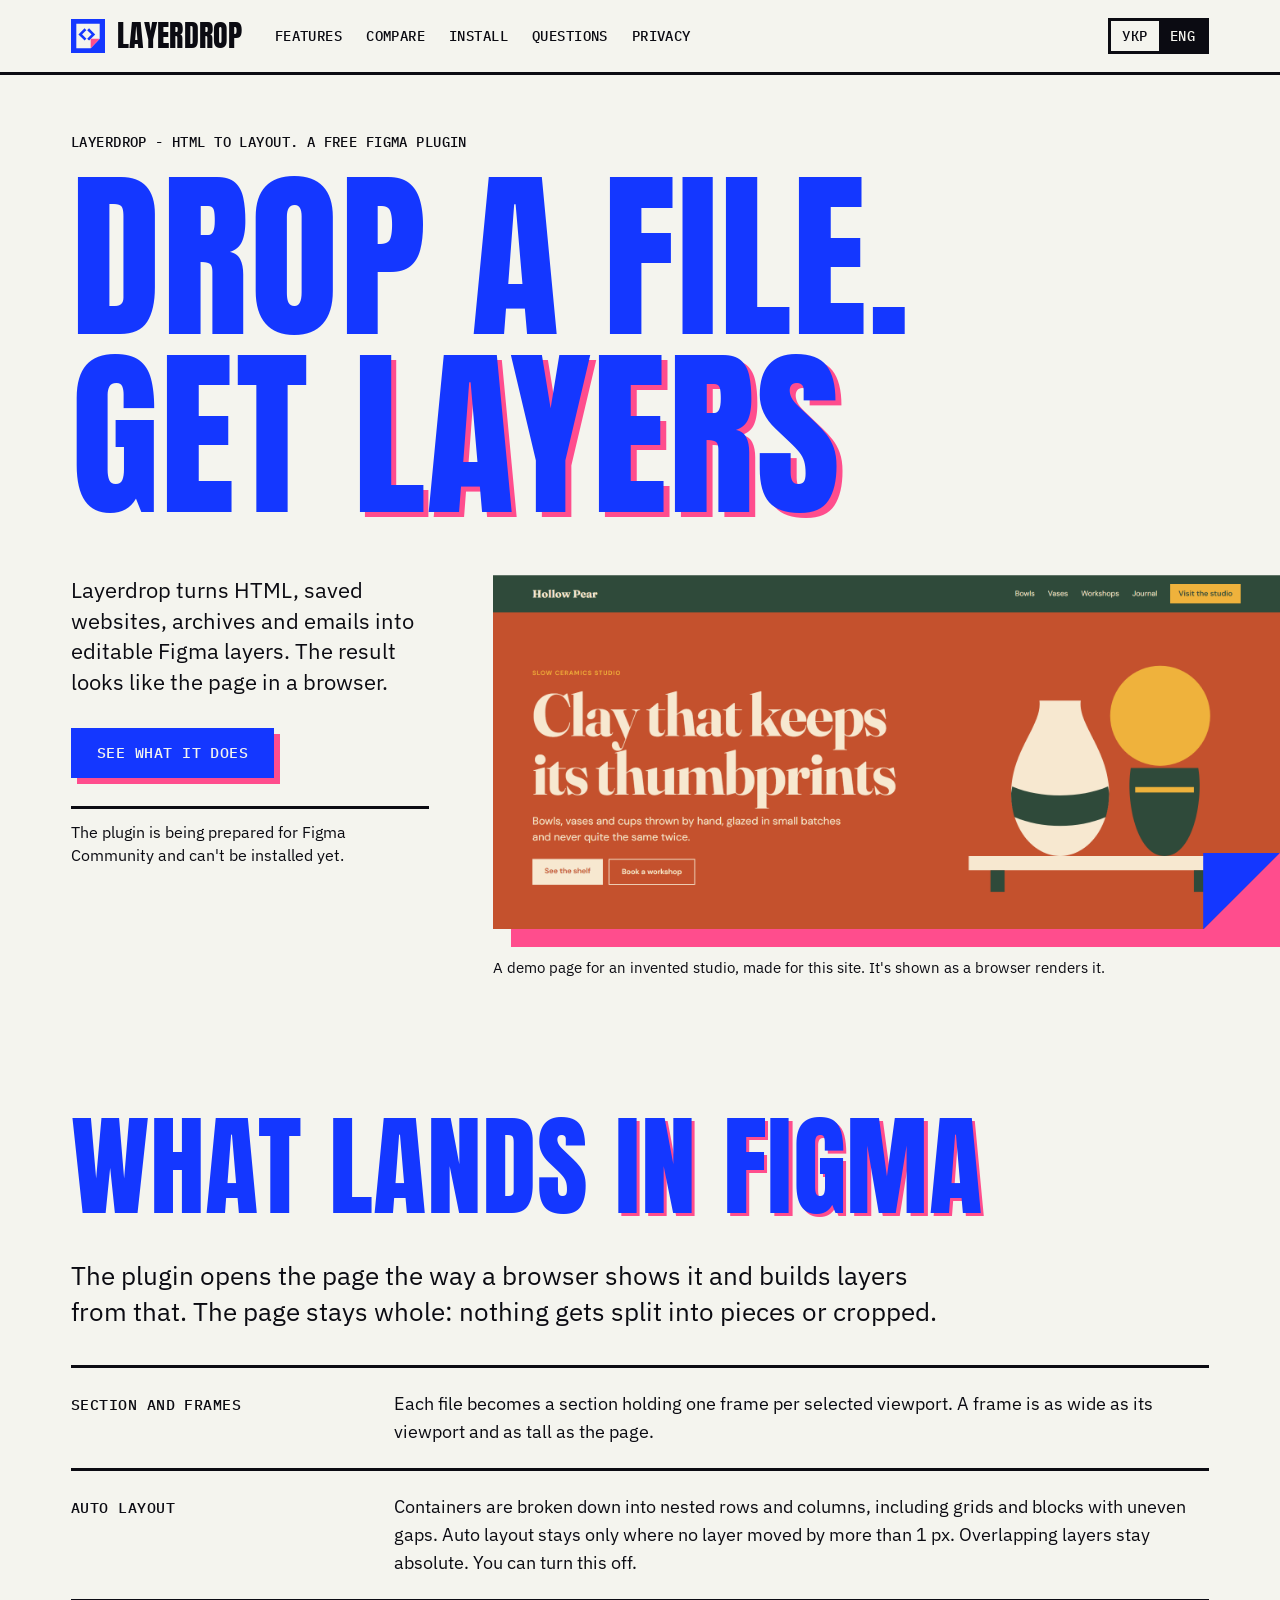
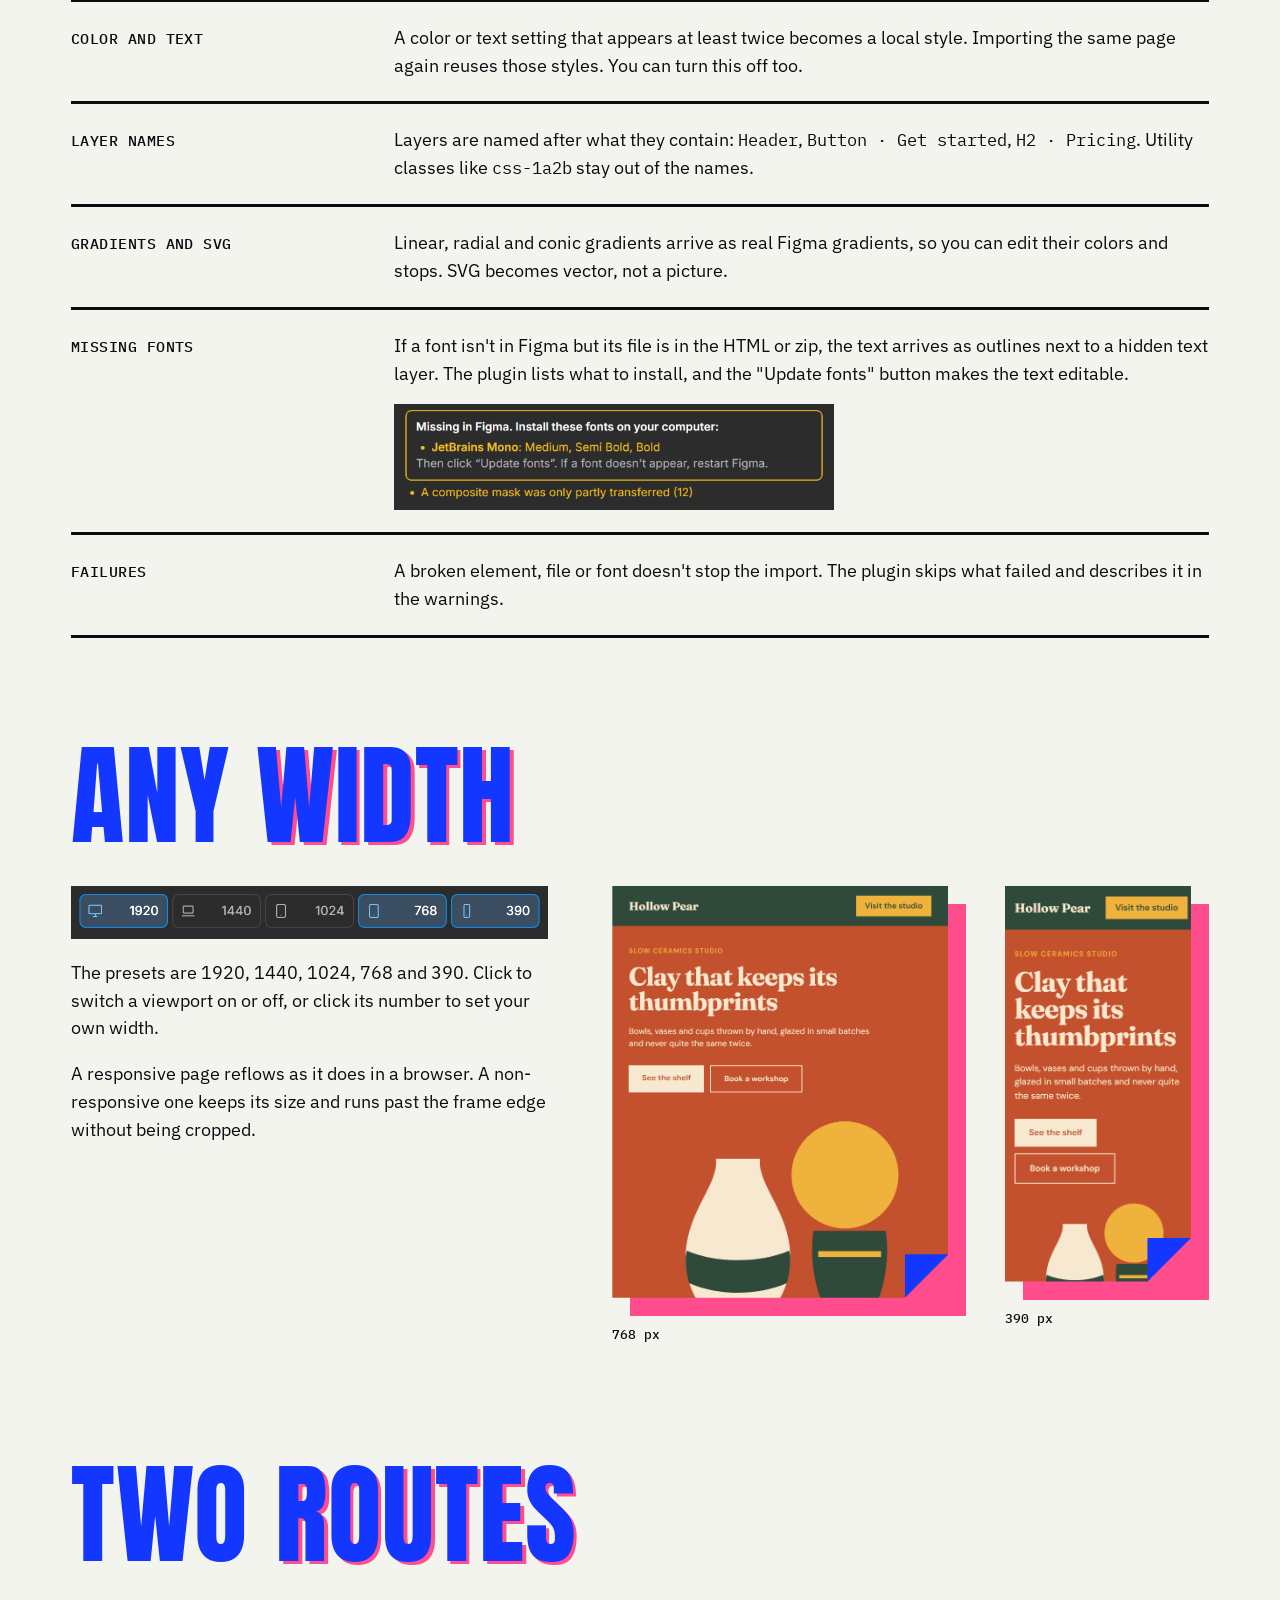
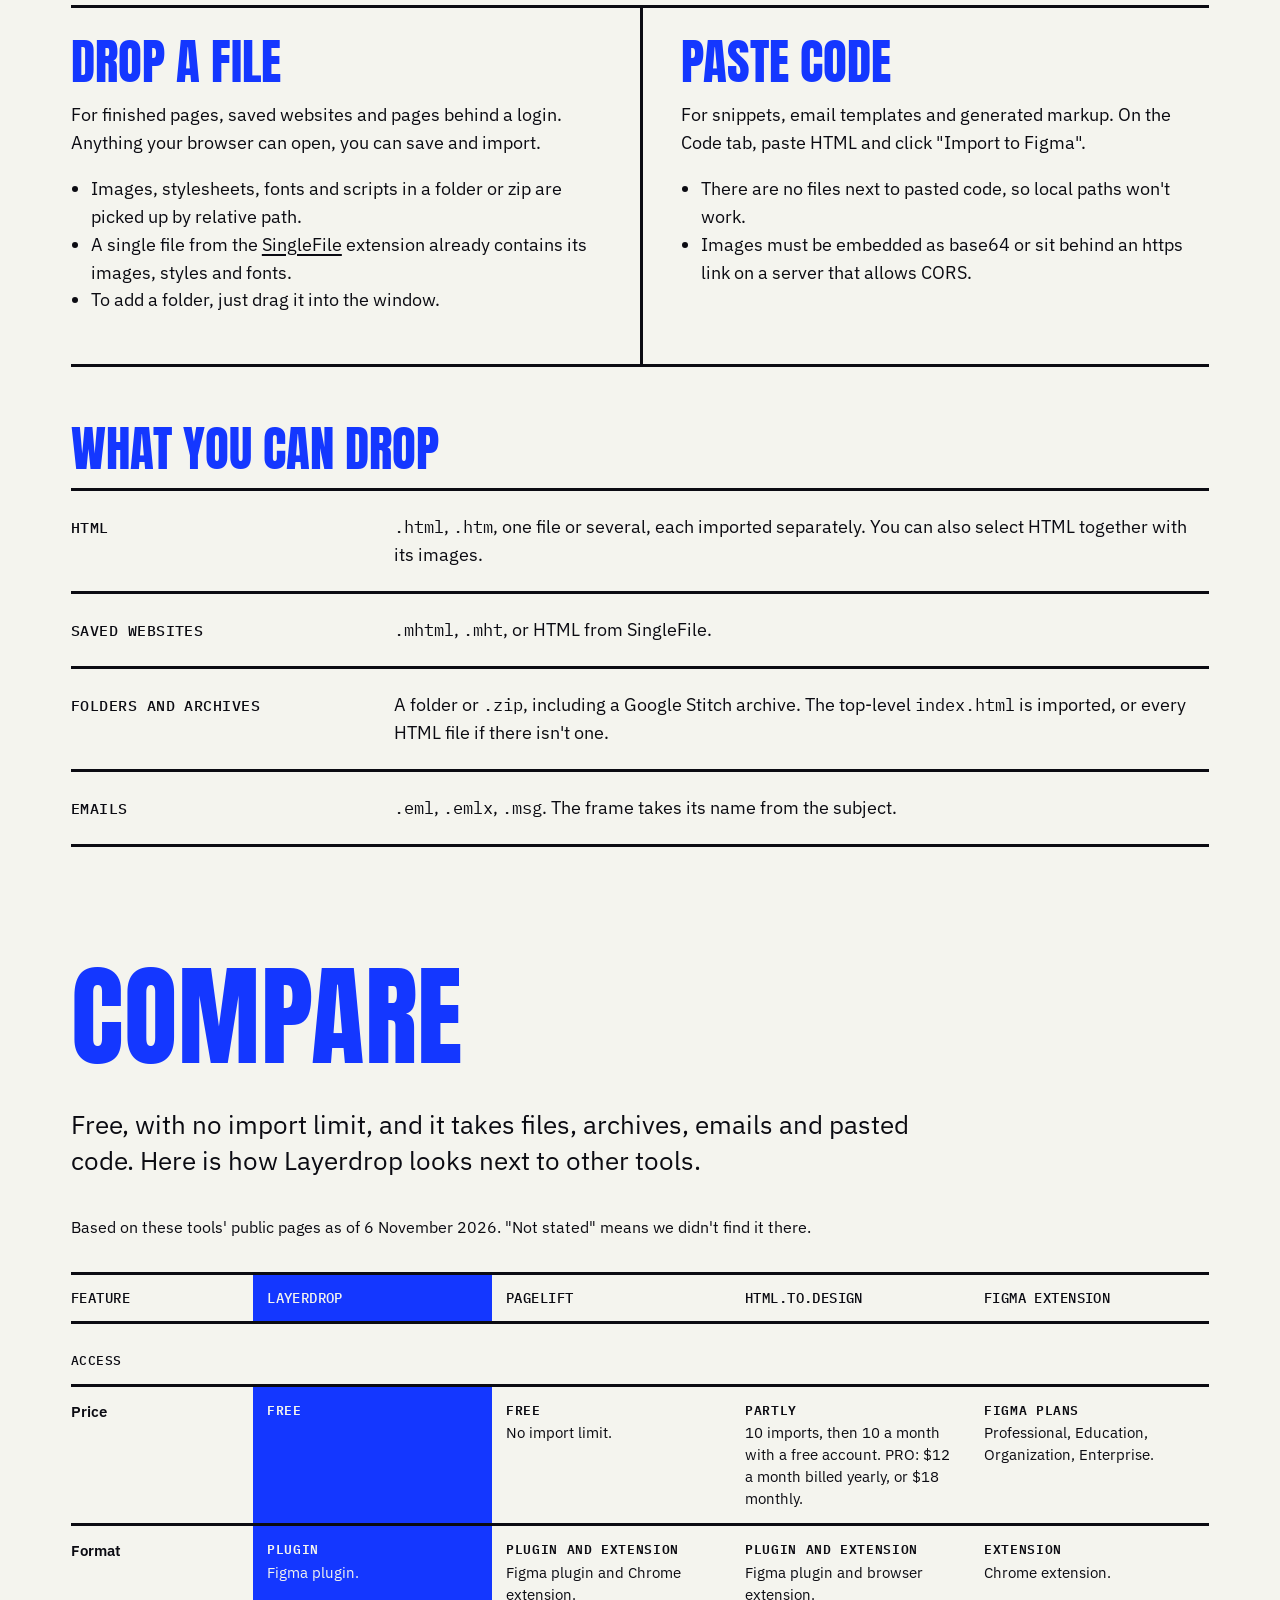
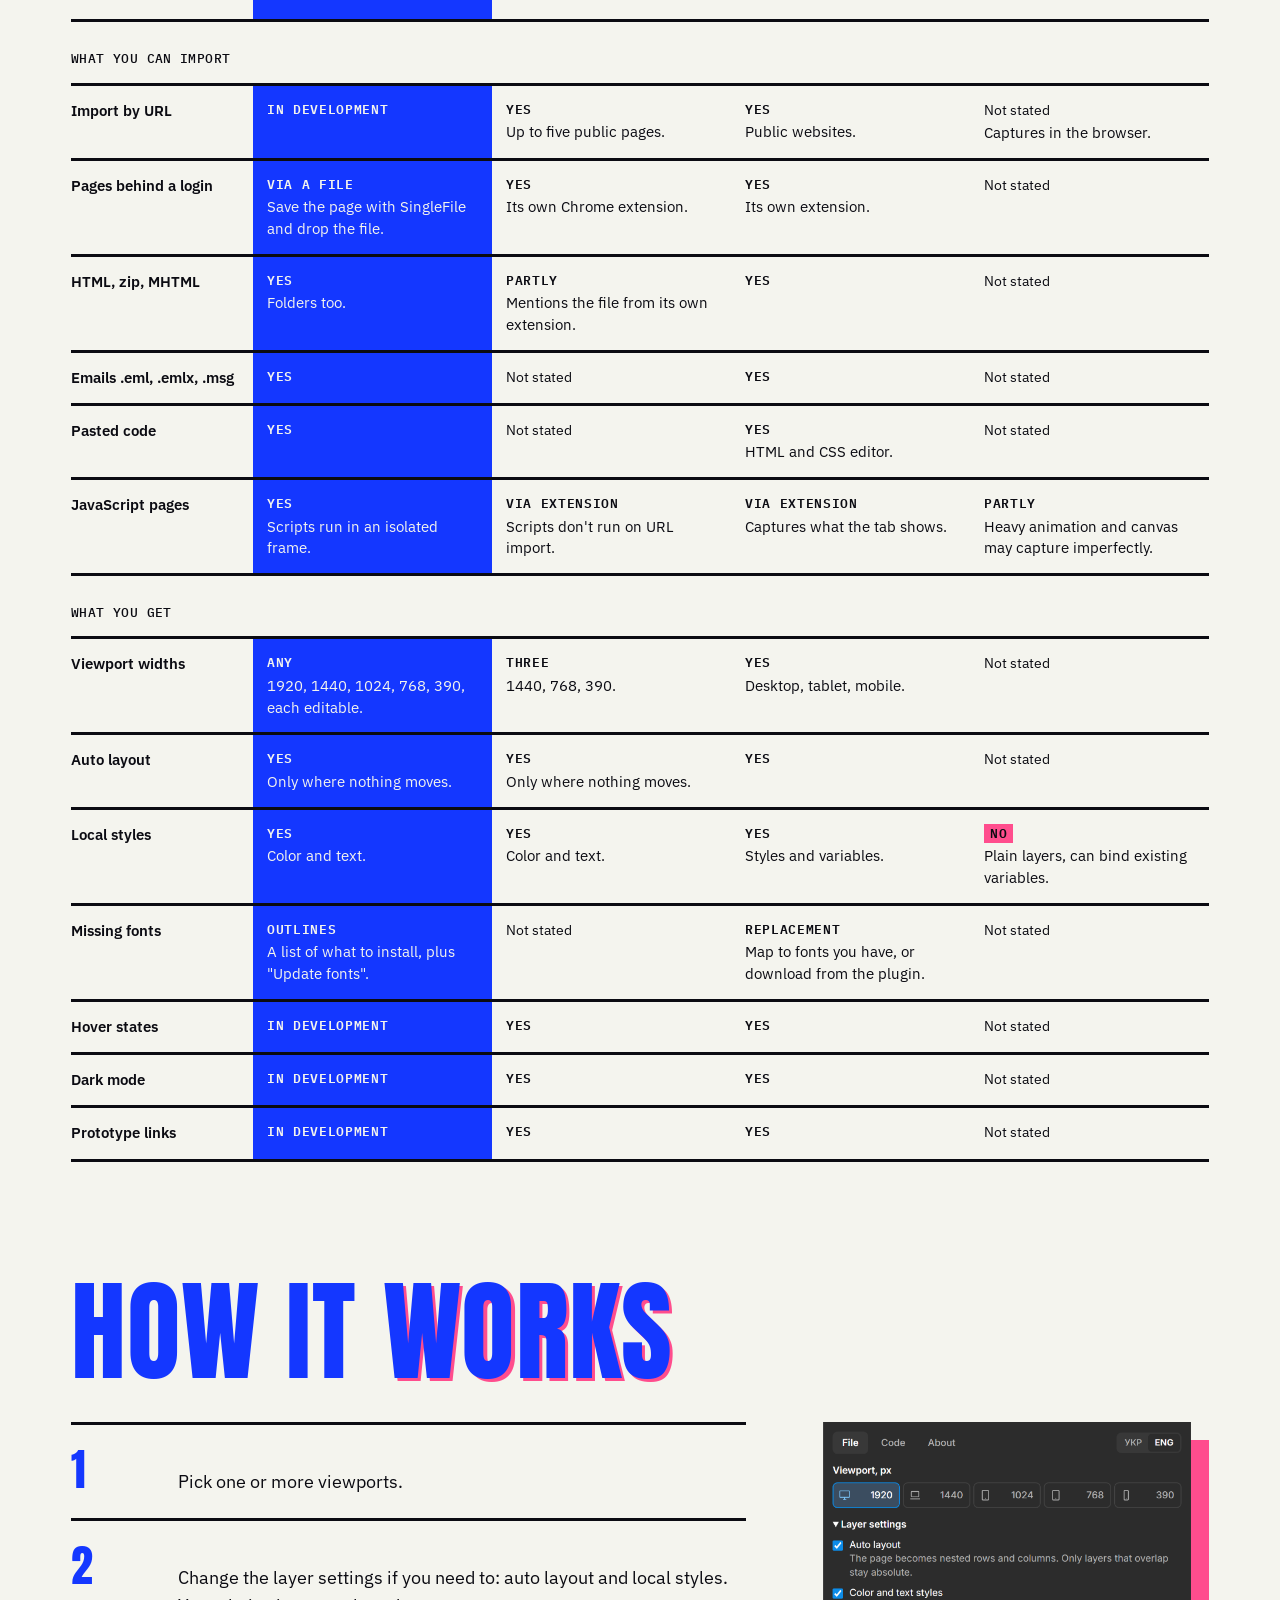
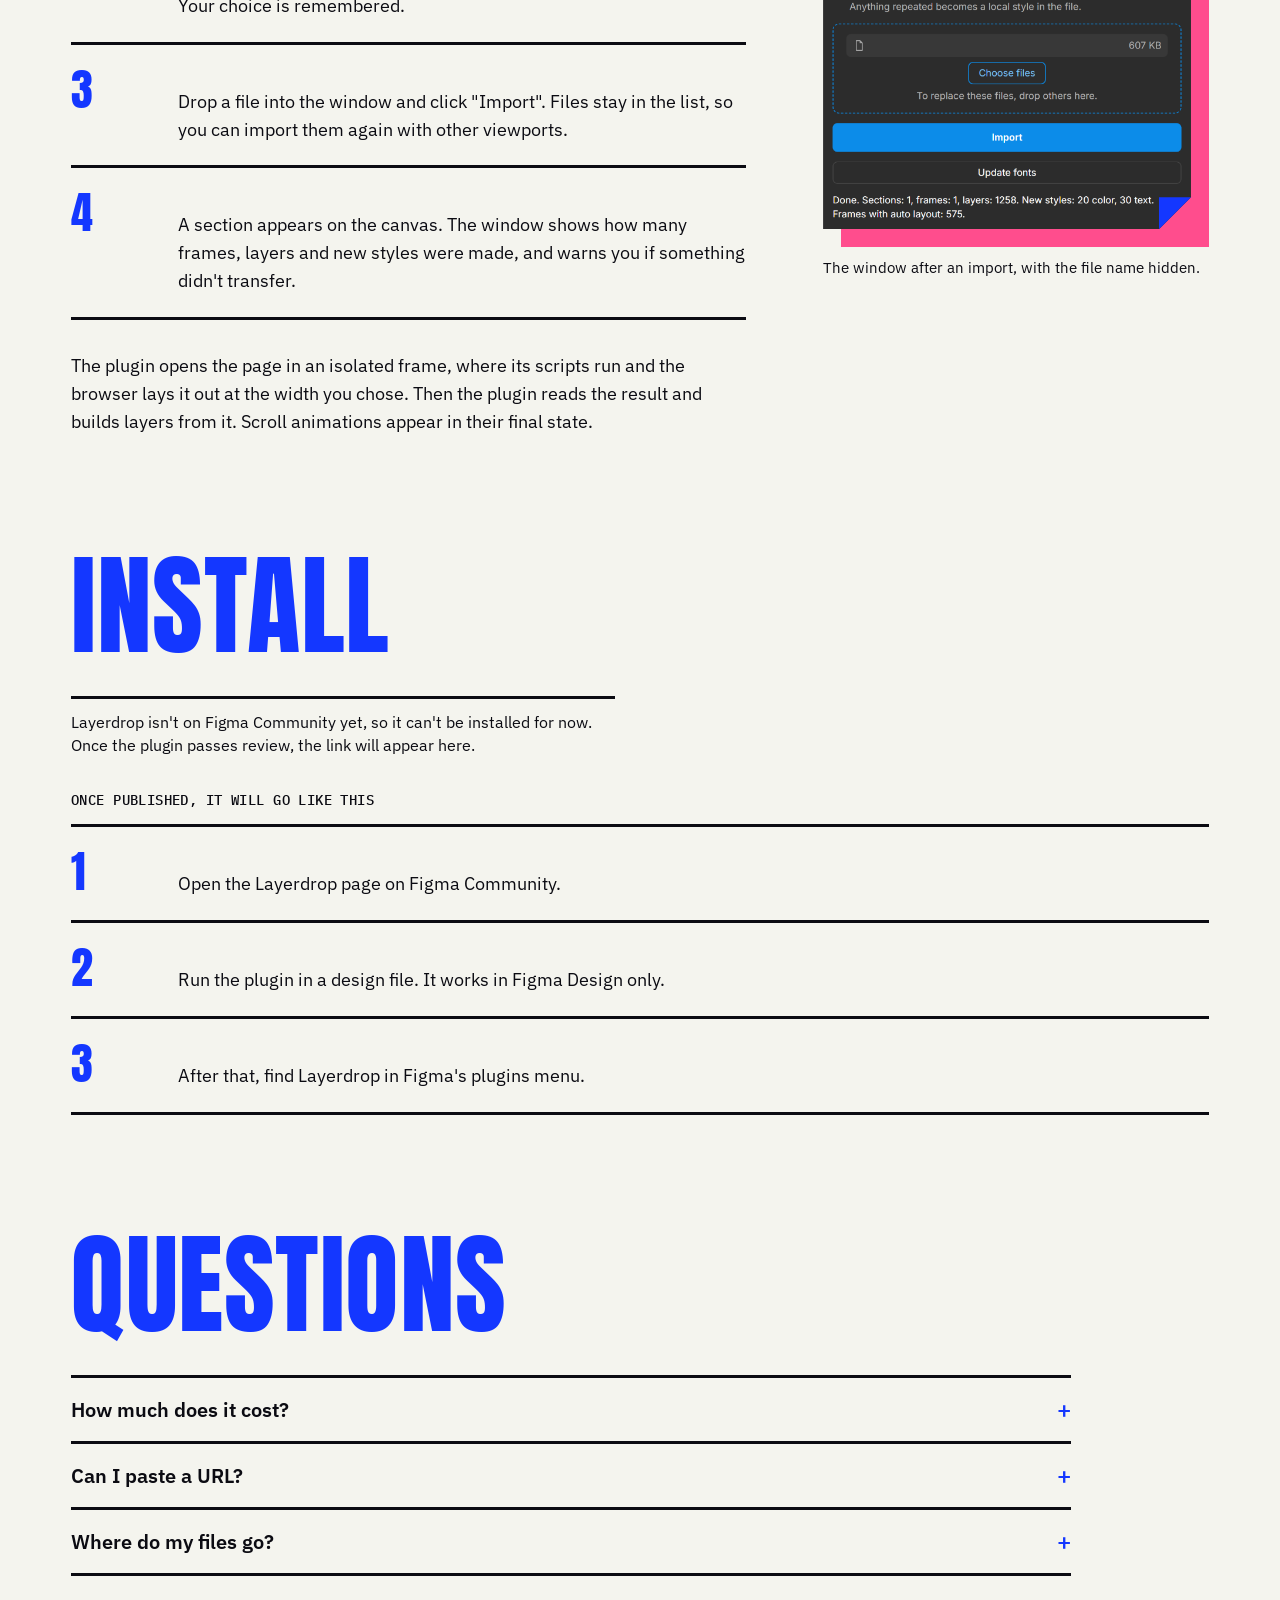
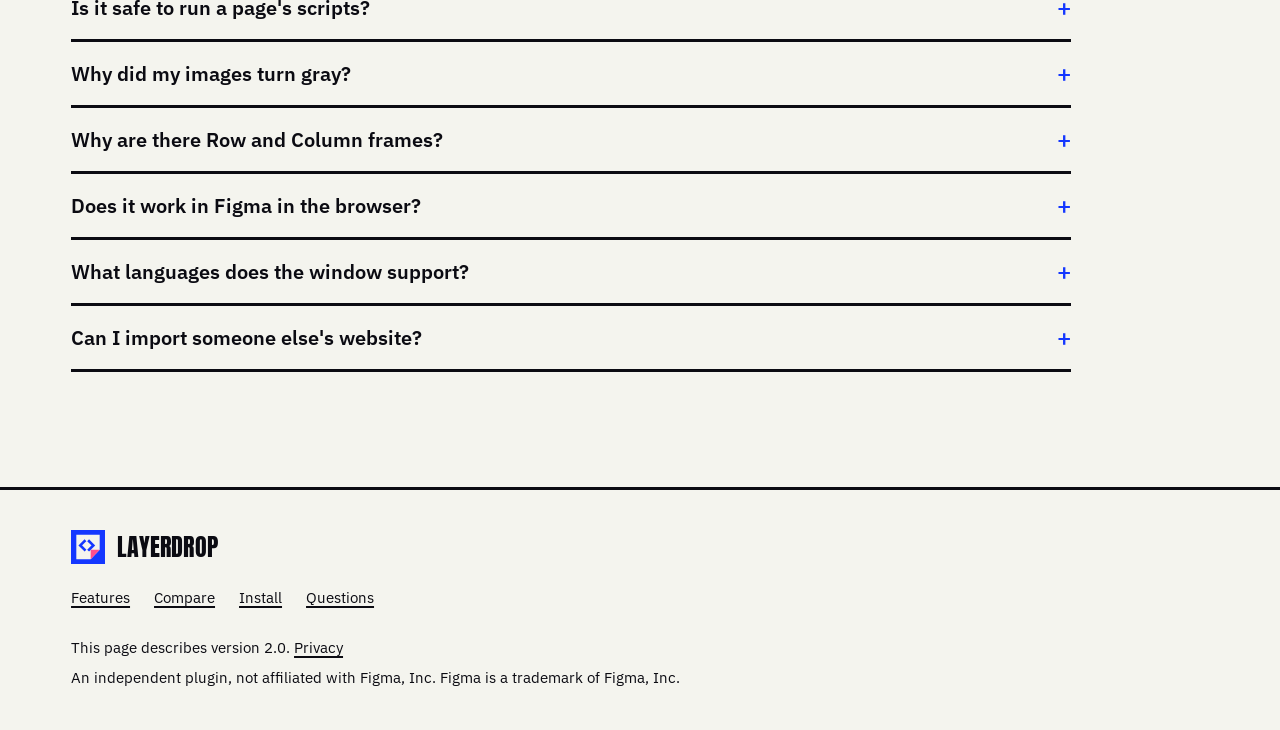
==== commit 462582fc: "Turn the website into a sales page Remove the sources list, the data row, the no-server band and the" ====
--- a/en/index.html
+++ b/en/index.html
@@ -1,328 +1,285 @@
-<!doctype html>
-<html lang="en">
-<head>
-<meta charset="utf-8">
-<meta name="viewport" content="width=device-width, initial-scale=1">
-<title>Layerdrop - HTML to Layout: a Figma plugin that turns HTML and saved websites into layers</title>
-<meta name="description" content="A free Figma plugin: HTML, saved websites, zip files, folders and emails become editable layers with auto layout and styles. No server of its own.">
-<link rel="canonical" href="https://ihorbliz.github.io/layerdrop/en/">
-<link rel="alternate" hreflang="uk" href="https://ihorbliz.github.io/layerdrop/">
-<link rel="alternate" hreflang="en" href="https://ihorbliz.github.io/layerdrop/en/">
-<link rel="alternate" hreflang="x-default" href="https://ihorbliz.github.io/layerdrop/en/">
-<meta property="og:type" content="website">
-<meta property="og:title" content="Layerdrop - HTML to Layout: HTML and saved websites become Figma layers">
-<meta property="og:description" content="Files, zip archives, folders, emails and pasted code. Editable layers, auto layout and styles. No server of its own.">
-<meta property="og:url" content="https://ihorbliz.github.io/layerdrop/en/">
-<meta property="og:image" content="https://ihorbliz.github.io/layerdrop/assets/shots/share-cover.png">
-<meta property="og:locale" content="en_US">
-<meta name="twitter:card" content="summary_large_image">
-<meta name="theme-color" content="#F4F4EE">
-<link rel="icon" href="../assets/icon.svg" type="image/svg+xml">
-<link rel="icon" href="../assets/icon-128.png" type="image/png">
-<link rel="preload" href="../assets/fonts/anton-400-latin.woff2" as="font" type="font/woff2" crossorigin>
-<link rel="stylesheet" href="../assets/site.css">
-<script src="../assets/community-link.js" defer></script>
-</head>
-<body>
-<a class="skip" href="#main">Skip to content</a>
-<header class="top">
-  <a class="logo" href="./"><img src="../assets/icon.svg" alt="" width="34" height="34">Layerdrop</a>
-  <nav aria-label="Sections">
-    <a href="#features">Features</a>
-    <a href="#compare">Compare</a>
-    <a href="#install">Install</a>
-    <a href="#limits">Limits</a>
-    <a href="#faq">Questions</a>
-    <a href="privacy/">Privacy</a>
-  </nav>
-  <div class="lang" role="group" aria-label="Language">
-    <a href="../" hreflang="uk" lang="uk">Укр</a>
-    <span aria-current="true">Eng</span>
-  </div>
-</header>
-
-<main id="main">
-<section class="hero">
-  <p class="mono">Layerdrop - HTML to Layout. A free Figma plugin</p>
-  <h1>Drop a file.<br>Get <span class="ink2">layers</span></h1>
-  <div class="hero-grid">
-    <div class="hero-copy">
-      <p class="lede">Layerdrop turns HTML, saved websites, archives and emails into editable Figma layers. The result looks like the page in a browser.</p>
-      <div class="actions">
-        <a class="btn" href="#features" data-community-pending>See what it does</a>
-        <a class="btn" href="#" data-community-link hidden>Open on Figma Community</a>
-      </div>
-      <p class="status" data-community-pending>The plugin is being prepared for Figma Community and can't be installed yet.</p>
-    </div>
-    <figure class="hero-shot">
-      <div class="sheet"><img src="../assets/shots/frame-1920.png" width="1920" height="864" alt="An invented demo page for the Hollow Pear ceramics studio at 1920 wide: menu, large heading, buttons and a vector illustration."></div>
-      <figcaption>A demo page for an invented studio, made for this site. It's shown as a browser renders it.</figcaption>
-    </figure>
-  </div>
-</section>
-
-<section id="features">
-  <h2>What lands <span class="ink2">in Figma</span></h2>
-  <p class="lede">The plugin opens the page the way a browser shows it and builds layers from that. The page stays whole: nothing gets split into pieces or cropped.</p>
-  <ul class="rows">
-    <li><span class="label">Section and frames</span><div class="text">Each file becomes a section holding one frame per selected viewport. A frame is as wide as its viewport and as tall as the page.</div></li>
-    <li><span class="label">Auto layout</span><div class="text">Containers are broken down into nested rows and columns, including grids and blocks with uneven gaps. Auto layout stays only where no layer moved by more than 1 px. Overlapping layers stay absolute. You can turn this off.</div></li>
-    <li><span class="label">Color and text</span><div class="text">A color or text setting that appears at least twice becomes a local style. Importing the same page again reuses those styles. You can turn this off too.</div></li>
-    <li><span class="label">Layer names</span><div class="text">Layers are named after what they contain: <code>Header</code>, <code>Button · Get started</code>, <code>H2 · Pricing</code>. Utility classes like <code>css-1a2b</code> stay out of the names.</div></li>
-    <li><span class="label">Gradients and SVG</span><div class="text">Linear, radial and conic gradients arrive as real Figma gradients, so you can edit their colors and stops. SVG becomes vector, not a picture.</div></li>
-    <li><span class="label">Missing fonts</span><div class="text">If a font isn't in Figma but its file is in the HTML or zip, the text arrives as outlines next to a hidden text layer. The plugin lists what to install, and the "Update fonts" button makes the text editable.
-      <img src="../assets/shots/fonts-warning.png" width="627" height="152" loading="lazy" alt="A block in the plugin window: JetBrains Mono is missing from Figma in three weights, and after installing it you click Update fonts."></div></li>
-    <li><span class="label">Failures</span><div class="text">A broken element, file or font doesn't stop the import. The plugin skips what failed and describes it in the warnings.</div></li>
-  </ul>
-
-  <h2 class="subhead">Any <span class="ink2">width</span></h2>
-  <div class="widths">
-    <div>
-      <div class="bar"><img src="../assets/shots/viewport-bar.png" width="904" height="100" loading="lazy" alt="Viewport switches in the plugin window: 1920, 1440, 1024, 768 and 390."></div>
-      <p>The presets are 1920, 1440, 1024, 768 and 390. Click to switch a viewport on or off, or click its number to set your own width.</p>
-      <p>A responsive page reflows as it does in a browser. A non-responsive one keeps its size and runs past the frame edge without being cropped.</p>
-    </div>
-    <div class="viewports">
-      <figure>
-        <div class="sheet"><img src="../assets/shots/frame-768.png" width="768" height="941" loading="lazy" alt="The same demo page at 768 wide."></div>
-        <figcaption>768 px</figcaption>
-      </figure>
-      <figure>
-        <div class="sheet"><img src="../assets/shots/frame-390.png" width="390" height="829" loading="lazy" alt="The same demo page at 390 wide."></div>
-        <figcaption>390 px</figcaption>
-      </figure>
-    </div>
-  </div>
-</section>
-
-<section id="ways">
-  <h2>Two <span class="ink2">routes</span></h2>
-  <div class="ways">
-    <div>
-      <h3>Drop a file</h3>
-      <p>For finished pages, saved websites and pages behind a login. Anything your browser can open, you can save and import.</p>
-      <ul>
-        <li>Images, stylesheets, fonts and scripts in a folder or zip are picked up by relative path.</li>
-        <li>A single file from the <a href="https://github.com/gildas-lormeau/SingleFile" rel="noopener">SingleFile</a> extension already contains its images, styles and fonts.</li>
-        <li>One catch: folders have to be dragged in, the file picker won't take them.</li>
-      </ul>
-    </div>
-    <div>
-      <h3>Paste code</h3>
-      <p>For snippets, email templates and generated markup. On the Code tab, paste HTML and click "Import to Figma".</p>
-      <ul>
-        <li>There are no files next to pasted code, so local paths won't work.</li>
-        <li>Images must be embedded as base64 or sit behind an https link on a server that allows CORS.</li>
-      </ul>
-    </div>
-  </div>
-  <div class="formats">
-    <h3>What you can drop</h3>
-    <ul class="rows">
-      <li><span class="label">HTML</span><div class="text"><code>.html</code>, <code>.htm</code>, one file or several, each imported separately. You can also select HTML together with its images.</div></li>
-      <li><span class="label">Saved websites</span><div class="text"><code>.mhtml</code>, <code>.mht</code>, or HTML from SingleFile.</div></li>
-      <li><span class="label">Folders and archives</span><div class="text">A folder or <code>.zip</code>, including a Google Stitch archive. The top-level <code>index.html</code> is imported, or every HTML file if there isn't one.</div></li>
-      <li><span class="label">Emails</span><div class="text"><code>.eml</code>, <code>.emlx</code>, <code>.msg</code>. The frame takes its name from the subject.</div></li>
-    </ul>
-  </div>
-</section>
-
-<section id="compare">
-  <h2 id="compare-title">Compare</h2>
-  <p class="lede">Layerdrop doesn't do everything. If you need import by URL, hover states, dark mode or prototype links, Pagelift or html.to.design will suit you better.</p>
-  <p class="note">Taken from these tools' public pages, checked on 6 November 2026. We haven't compared the tools themselves on the same websites. "Not stated" means we didn't find it on those pages, not that the feature is missing.</p>
-  <a class="table-skip" href="#how">Skip the table</a>
-  <table class="compare" role="table" aria-labelledby="compare-title">
-    <thead role="rowgroup">
-      <tr role="row">
-        <th role="columnheader" scope="col">Feature</th>
-        <th role="columnheader" scope="col" class="us">Layerdrop</th>
-        <th role="columnheader" scope="col">Pagelift</th>
-        <th role="columnheader" scope="col">html.to.design</th>
-        <th role="columnheader" scope="col">Figma extension</th>
-      </tr>
-    </thead>
-    <tbody role="rowgroup">
-      <tr role="row" class="group-row"><th role="rowheader" colspan="5" scope="rowgroup" class="group">Access</th></tr>
-      <tr role="row"><th role="rowheader" scope="row">Price</th>
-        <td role="cell" class="us" data-label="Layerdrop"><span><b class="v">Free</b></span></td>
-        <td role="cell" data-label="Pagelift"><span><b class="v">Free</b>No import limit.</span></td>
-        <td role="cell" data-label="html.to.design"><span><b class="v">Partly</b>10 imports, then 10 a month with a free account. PRO: $12 a month billed yearly, or $18 monthly.</span></td>
-        <td role="cell" data-label="Figma ext."><span><b class="v">Figma plans</b>Professional, Education, Organization, Enterprise.</span></td></tr>
-      <tr role="row"><th role="rowheader" scope="row">Where to get it</th>
-        <td role="cell" class="us" data-label="Layerdrop"><span><b class="v">Not published yet</b></span></td>
-        <td role="cell" data-label="Pagelift"><span><b class="v">Published</b>Figma Community and Chrome Web Store.</span></td>
-        <td role="cell" data-label="html.to.design"><span><b class="v">Published</b>Figma plugin and browser extension.</span></td>
-        <td role="cell" data-label="Figma ext."><span><b class="v">Published</b>Chrome extension.</span></td></tr>
-    </tbody>
-    <tbody role="rowgroup">
-      <tr role="row" class="group-row"><th role="rowheader" colspan="5" scope="rowgroup" class="group">What you can import</th></tr>
-      <tr role="row"><th role="rowheader" scope="row">Import by URL</th>
-        <td role="cell" class="us" data-label="Layerdrop"><span><b class="v n">No</b></span></td>
-        <td role="cell" data-label="Pagelift"><span><b class="v">Yes</b>Up to five public pages.</span></td>
-        <td role="cell" data-label="html.to.design"><span><b class="v">Yes</b>Public websites.</span></td>
-        <td role="cell" data-label="Figma ext."><span><b class="v ns">Not stated</b>Captures in the browser.</span></td></tr>
-      <tr role="row" data-unstated="Not stated: Figma ext."><th role="rowheader" scope="row">Pages behind a login</th>
-        <td role="cell" class="us" data-label="Layerdrop"><span><b class="v">Via a file</b>Save the page with SingleFile and drop the file.</span></td>
-        <td role="cell" data-label="Pagelift"><span><b class="v">Yes</b>Its own Chrome extension.</span></td>
-        <td role="cell" data-label="html.to.design"><span><b class="v">Yes</b>Its own extension.</span></td>
-        <td role="cell" class="ns-cell" data-label="Figma ext."><span><b class="v ns">Not stated</b></span></td></tr>
-      <tr role="row" data-unstated="Not stated: Figma ext."><th role="rowheader" scope="row">HTML, zip, MHTML</th>
-        <td role="cell" class="us" data-label="Layerdrop"><span><b class="v">Yes</b>Folders too.</span></td>
-        <td role="cell" data-label="Pagelift"><span><b class="v">Partly</b>Mentions the file from its own extension.</span></td>
-        <td role="cell" data-label="html.to.design"><span><b class="v">Yes</b></span></td>
-        <td role="cell" class="ns-cell" data-label="Figma ext."><span><b class="v ns">Not stated</b></span></td></tr>
-      <tr role="row" data-unstated="Not stated: Pagelift, Figma ext."><th role="rowheader" scope="row">Emails .eml, .emlx, .msg</th>
-        <td role="cell" class="us" data-label="Layerdrop"><span><b class="v">Yes</b></span></td>
-        <td role="cell" class="ns-cell" data-label="Pagelift"><span><b class="v ns">Not stated</b></span></td>
-        <td role="cell" data-label="html.to.design"><span><b class="v">Yes</b></span></td>
-        <td role="cell" class="ns-cell" data-label="Figma ext."><span><b class="v ns">Not stated</b></span></td></tr>
-      <tr role="row" data-unstated="Not stated: Pagelift, Figma ext."><th role="rowheader" scope="row">Pasted code</th>
-        <td role="cell" class="us" data-label="Layerdrop"><span><b class="v">Yes</b></span></td>
-        <td role="cell" class="ns-cell" data-label="Pagelift"><span><b class="v ns">Not stated</b></span></td>
-        <td role="cell" data-label="html.to.design"><span><b class="v">Yes</b>HTML and CSS editor.</span></td>
-        <td role="cell" class="ns-cell" data-label="Figma ext."><span><b class="v ns">Not stated</b></span></td></tr>
-      <tr role="row"><th role="rowheader" scope="row">JavaScript pages</th>
-        <td role="cell" class="us" data-label="Layerdrop"><span><b class="v">Yes</b>Scripts run in an isolated frame.</span></td>
-        <td role="cell" data-label="Pagelift"><span><b class="v">Via extension</b>Scripts don't run on URL import.</span></td>
-        <td role="cell" data-label="html.to.design"><span><b class="v">Via extension</b>Captures what the tab shows.</span></td>
-        <td role="cell" data-label="Figma ext."><span><b class="v">Partly</b>Heavy animation and canvas may capture imperfectly.</span></td></tr>
-    </tbody>
-    <tbody role="rowgroup">
-      <tr role="row" class="group-row"><th role="rowheader" colspan="5" scope="rowgroup" class="group">What you get</th></tr>
-      <tr role="row" data-unstated="Not stated: Figma ext."><th role="rowheader" scope="row">Viewport widths</th>
-        <td role="cell" class="us" data-label="Layerdrop"><span><b class="v">Any</b>1920, 1440, 1024, 768, 390, each editable.</span></td>
-        <td role="cell" data-label="Pagelift"><span><b class="v">Three</b>1440, 768, 390.</span></td>
-        <td role="cell" data-label="html.to.design"><span><b class="v">Yes</b>Desktop, tablet, mobile.</span></td>
-        <td role="cell" class="ns-cell" data-label="Figma ext."><span><b class="v ns">Not stated</b></span></td></tr>
-      <tr role="row" data-unstated="Not stated: Figma ext."><th role="rowheader" scope="row">Auto layout</th>
-        <td role="cell" class="us" data-label="Layerdrop"><span><b class="v">Yes</b>Only where nothing moves.</span></td>
-        <td role="cell" data-label="Pagelift"><span><b class="v">Yes</b>Only where nothing moves.</span></td>
-        <td role="cell" data-label="html.to.design"><span><b class="v">Yes</b></span></td>
-        <td role="cell" class="ns-cell" data-label="Figma ext."><span><b class="v ns">Not stated</b></span></td></tr>
-      <tr role="row"><th role="rowheader" scope="row">Local styles</th>
-        <td role="cell" class="us" data-label="Layerdrop"><span><b class="v">Yes</b>Color and text.</span></td>
-        <td role="cell" data-label="Pagelift"><span><b class="v">Yes</b>Color and text.</span></td>
-        <td role="cell" data-label="html.to.design"><span><b class="v">Yes</b>Styles and variables.</span></td>
-        <td role="cell" data-label="Figma ext."><span><b class="v n">No</b>Plain layers, can bind existing variables.</span></td></tr>
-      <tr role="row" data-unstated="Not stated: Pagelift, Figma ext."><th role="rowheader" scope="row">Missing fonts</th>
-        <td role="cell" class="us" data-label="Layerdrop"><span><b class="v">Outlines</b>A list of what to install, plus "Update fonts".</span></td>
-        <td role="cell" class="ns-cell" data-label="Pagelift"><span><b class="v ns">Not stated</b></span></td>
-        <td role="cell" data-label="html.to.design"><span><b class="v">Replacement</b>Map to fonts you have, or download from the plugin.</span></td>
-        <td role="cell" class="ns-cell" data-label="Figma ext."><span><b class="v ns">Not stated</b></span></td></tr>
-      <tr role="row" data-unstated="Not stated: Figma ext."><th role="rowheader" scope="row">Hover states</th>
-        <td role="cell" class="us" data-label="Layerdrop"><span><b class="v n">No</b></span></td>
-        <td role="cell" data-label="Pagelift"><span><b class="v">Yes</b></span></td>
-        <td role="cell" data-label="html.to.design"><span><b class="v">Yes</b></span></td>
-        <td role="cell" class="ns-cell" data-label="Figma ext."><span><b class="v ns">Not stated</b></span></td></tr>
-      <tr role="row" data-unstated="Not stated: Figma ext."><th role="rowheader" scope="row">Dark mode</th>
-        <td role="cell" class="us" data-label="Layerdrop"><span><b class="v n">No</b></span></td>
-        <td role="cell" data-label="Pagelift"><span><b class="v">Yes</b></span></td>
-        <td role="cell" data-label="html.to.design"><span><b class="v">Yes</b></span></td>
-        <td role="cell" class="ns-cell" data-label="Figma ext."><span><b class="v ns">Not stated</b></span></td></tr>
-      <tr role="row" data-unstated="Not stated: Figma ext."><th role="rowheader" scope="row">Prototype links</th>
-        <td role="cell" class="us" data-label="Layerdrop"><span><b class="v n">No</b></span></td>
-        <td role="cell" data-label="Pagelift"><span><b class="v">Yes</b></span></td>
-        <td role="cell" data-label="html.to.design"><span><b class="v">Yes</b></span></td>
-        <td role="cell" class="ns-cell" data-label="Figma ext."><span><b class="v ns">Not stated</b></span></td></tr>
-    </tbody>
-    <tbody role="rowgroup">
-      <tr role="row" class="group-row"><th role="rowheader" colspan="5" scope="rowgroup" class="group">Data</th></tr>
-      <tr role="row" data-unstated="Not stated: html.to.design, Figma ext."><th role="rowheader" scope="row">Where data goes</th>
-        <td role="cell" class="us" data-label="Layerdrop"><span><b class="v">No server of its own</b></span></td>
-        <td role="cell" data-label="Pagelift"><span><b class="v">It depends</b>The extension works locally. On URL import the page passes through their proxy on Cloudflare, which they say keeps nothing.</span></td>
-        <td role="cell" class="ns-cell" data-label="html.to.design"><span><b class="v ns">Not stated</b></span></td>
-        <td role="cell" class="ns-cell" data-label="Figma ext."><span><b class="v ns">Not stated</b></span></td></tr>
-    </tbody>
-  </table>
-  <div class="sources">
-    <b>Sources, 6 November 2026:</b>
-    <ul>
-      <li><a href="https://sidag45.github.io/pagelift/" rel="noopener">Pagelift's page</a></li>
-      <li>html.to.design: <a href="https://html.to.design/docs/free-features/" rel="noopener">features</a>, <a href="https://html.to.design/docs/pro-plan/" rel="noopener">PRO plan</a></li>
-      <li><a href="https://help.figma.com/hc/en-us/articles/40826832449303-Turn-coded-screens-into-editable-design-layers" rel="noopener">Figma's help article on capturing pages</a></li>
-    </ul>
-  </div>
-</section>
-
-<section id="how">
-  <h2>How it <span class="ink2">works</span></h2>
-  <div class="how">
-    <div>
-      <ol class="rows steps">
-        <li><span class="num">1</span><div class="text">Pick one or more viewports.</div></li>
-        <li><span class="num">2</span><div class="text">Change the layer settings if you need to: auto layout and local styles. Your choice is remembered.</div></li>
-        <li><span class="num">3</span><div class="text">Drop a file into the window and click "Import". Files stay in the list, so you can import them again with other viewports.</div></li>
-        <li><span class="num">4</span><div class="text">A section appears on the canvas. The window shows how many frames, layers and new styles were made, and warns you if something didn't transfer.</div></li>
-      </ol>
-      <p class="after">The plugin opens the page in an isolated frame, where its scripts run and the browser lays it out at the width you chose. Then the plugin reads the result and builds layers from it. Scroll animations appear in their final state.</p>
-    </div>
-    <figure>
-      <div class="sheet window-sheet"><img src="../assets/shots/window.png" width="627" height="694" loading="lazy" alt="The plugin window: viewport switches, layer settings, the chosen file, the Import button and a summary with the number of layers and styles."></div>
-      <figcaption>The window after an import, with the file name hidden.</figcaption>
-    </figure>
-  </div>
-</section>
-
-<section id="install">
-  <h2>Install</h2>
-  <p class="status gap-b" data-community-pending>Layerdrop isn't on Figma Community yet, so it can't be installed for now. Once the plugin passes review, the link will appear here.</p>
-  <p class="gap-b" data-community-link hidden><a class="btn" href="#" data-community-link hidden>Open on Figma Community</a></p>
-  <p class="mono pending-label" data-community-pending>Once published, it will go like this</p>
-  <ol class="rows steps">
-    <li><span class="num">1</span><div class="text">Open the Layerdrop page on Figma Community.</div></li>
-    <li><span class="num">2</span><div class="text">Run the plugin in a design file. It works in Figma Design only.</div></li>
-    <li><span class="num">3</span><div class="text">After that, find Layerdrop in Figma's plugins menu.</div></li>
-  </ol>
-</section>
-
-<div class="band" id="privacy">
-  <h2><span class="ink2">No server</span> of its own</h2>
-  <p class="lede">Your files stay on your computer and in your Figma file. The plugin sends no files to us and collects no analytics.</p>
-  <ul class="rows">
-    <li><span class="label">Requests</span><div class="text">A page loads whatever it links to. If a font fails to load, the plugin requests it from Google Fonts by name.</div></li>
-    <li><span class="label">Page scripts</span><div class="text">They run in an isolated frame. They can make internet requests, but can't reach the plugin or your Figma file. Don't import pages you don't trust.</div></li>
-  </ul>
-  <p class="privacy-link"><a href="privacy/">Full privacy policy</a></p>
-</div>
-
-<section id="limits">
-  <h2>Limits</h2>
-  <p class="lede">Better to know these before you import.</p>
-  <ul class="rows">
-    <li><span class="label">Not in the plugin</span><div class="text">Import by URL, prototype links, dark mode and hover states.</div></li>
-    <li><span class="label">Extra frames</span><div class="text">To keep things in place, auto layout adds transparent <code>Row</code> and <code>Column</code> frames, so nesting can get deeper than you'd like.</div></li>
-    <li><span class="label">No auto layout</span><div class="text">Frames with masks, and frames where layout would move a layer by more than 1 px, stay as they are. Overlapping and rotated layers inside an auto layout frame stay absolute.</div></li>
-    <li><span class="label">CSS</span><div class="text"><code>clip-path</code> and <code>skew</code> don't transfer. Composite masks transfer partly. SVG masks by URL don't transfer, and the plugin warns you about them.</div></li>
-    <li><span class="label">CORS</span><div class="text">Files a saved site links to through <code>/path</code> or another server load only if that server allows it. Otherwise you get a gray placeholder.</div></li>
-    <li><span class="label">Fonts</span><div class="text">A font missing from Figma has to be installed on your computer. Outlines are built only if the font file is in the HTML or zip. Line breaks can differ slightly from the browser.</div></li>
-    <li><span class="label">Tiling</span><div class="text">Tiled backgrounds (<code>background-size</code>) and SVG repeated in a background come in as images.</div></li>
-    <li><span class="label">Files</span><div class="text">zip64 and password-protected archives aren't supported. A <code>.msg</code> email with HTML only in compressed RTF imports as plain text.</div></li>
-    <li><span class="label">Hangs</span><div class="text">A page with an infinite loop in a script can freeze the window, and then you have to restart the plugin. With Figma minimized, an import can stop after 60 seconds and has to be repeated.</div></li>
-  </ul>
-</section>
-
-<section id="faq">
-  <h2>Questions</h2>
-  <div class="faq">
-    <details><summary>How much does it cost?</summary><div>Layerdrop is free, and there is no paid version.</div></details>
-    <details><summary>Why can't I just paste a URL?</summary><div>Browsers don't let a plugin read other websites directly, so URL import needs a server in the middle. Layerdrop has none. Save the page with SingleFile and drop the file instead: its scripts have already run, and this works for pages behind a login too.</div></details>
-    <details><summary>Where do my files go?</summary><div>Nowhere, because the plugin has no server to send them to. The only requests come from the page itself and, for a font that failed to load, from the plugin to Google Fonts. See the <a href="privacy/">privacy policy</a> for details.</div></details>
-    <details><summary>Is it safe to run a page's scripts?</summary><div>The page runs in an isolated frame and can't reach the plugin or your Figma file. But its scripts can make their own internet requests, and an infinite loop can freeze the window. Don't import pages you don't trust.</div></details>
-    <details><summary>Why did my images turn gray?</summary><div>The plugin couldn't get the file: there was no folder next to it, or the server doesn't allow CORS. Drop a folder or zip, or save the page with SingleFile, which embeds images in the file.</div></details>
-    <details><summary>Why are there Row and Column frames?</summary><div>They keep elements in place when a grid or uneven blocks get broken down into nested rows and columns. If they get in the way, turn off auto layout in the layer settings.</div></details>
-    <details><summary>Does it work in Figma in the browser?</summary><div>So far we've only run it in the Figma desktop app. We'll confirm this after publication.</div></details>
-    <details><summary>What languages does the window support?</summary><div>English and Ukrainian, with a switch at the top. Layer names and canvas notifications are always in English, and text from the page isn't translated.</div></details>
-    <details><summary>Can I import someone else's website?</summary><div>Technically the plugin imports whatever you can open. Whether you have the right to depends on the site and your purpose. Respect copyright and trademarks.</div></details>
-  </div>
-</section>
-</main>
-
-<footer>
-  <a class="logo" href="./"><img src="../assets/icon.svg" alt="" width="28" height="28">Layerdrop</a>
-  <nav aria-label="Sections"><a href="#features">Features</a><a href="#compare">Compare</a><a href="#install">Install</a><a href="#limits">Limits</a><a href="#faq">Questions</a></nav>
-  <p>This page describes version 2.0. <a href="privacy/">Privacy</a></p>
-  <p>An independent plugin, not affiliated with Figma, Inc. Figma is a trademark of Figma, Inc.</p>
-</footer>
-</body>
-</html>
+<!doctype html>
+<html lang="en">
+<head>
+<meta charset="utf-8">
+<meta name="viewport" content="width=device-width, initial-scale=1">
+<title>Layerdrop - HTML to Layout: a Figma plugin that turns HTML and saved websites into layers</title>
+<meta name="description" content="A free Figma plugin: HTML, saved websites, zip files, folders and emails become editable layers with auto layout and styles.">
+<link rel="canonical" href="https://ihorbliz.github.io/layerdrop/en/">
+<link rel="alternate" hreflang="uk" href="https://ihorbliz.github.io/layerdrop/">
+<link rel="alternate" hreflang="en" href="https://ihorbliz.github.io/layerdrop/en/">
+<link rel="alternate" hreflang="x-default" href="https://ihorbliz.github.io/layerdrop/en/">
+<meta property="og:type" content="website">
+<meta property="og:title" content="Layerdrop - HTML to Layout: HTML and saved websites become Figma layers">
+<meta property="og:description" content="Files, zip archives, folders, emails and pasted code. Editable layers, auto layout and styles.">
+<meta property="og:url" content="https://ihorbliz.github.io/layerdrop/en/">
+<meta property="og:image" content="https://ihorbliz.github.io/layerdrop/assets/shots/share-cover.png">
+<meta property="og:locale" content="en_US">
+<meta name="twitter:card" content="summary_large_image">
+<meta name="theme-color" content="#F4F4EE">
+<link rel="icon" href="../assets/icon.svg" type="image/svg+xml">
+<link rel="icon" href="../assets/icon-128.png" type="image/png">
+<link rel="preload" href="../assets/fonts/anton-400-latin.woff2" as="font" type="font/woff2" crossorigin>
+<link rel="stylesheet" href="../assets/site.css">
+<script src="../assets/community-link.js" defer></script>
+</head>
+<body>
+<a class="skip" href="#main">Skip to content</a>
+<header class="top">
+  <a class="logo" href="./"><img src="../assets/icon.svg" alt="" width="34" height="34">Layerdrop</a>
+  <nav aria-label="Sections">
+    <a href="#features">Features</a>
+    <a href="#compare">Compare</a>
+    <a href="#install">Install</a>
+    <a href="#faq">Questions</a>
+    <a href="privacy/">Privacy</a>
+  </nav>
+  <div class="lang" role="group" aria-label="Language">
+    <a href="../" hreflang="uk" lang="uk">Укр</a>
+    <span aria-current="true">Eng</span>
+  </div>
+</header>
+
+<main id="main">
+<section class="hero">
+  <p class="mono">Layerdrop - HTML to Layout. A free Figma plugin</p>
+  <h1>Drop a file.<br>Get <span class="ink2">layers</span></h1>
+  <div class="hero-grid">
+    <div class="hero-copy">
+      <p class="lede">Layerdrop turns HTML, saved websites, archives and emails into editable Figma layers. The result looks like the page in a browser.</p>
+      <div class="actions">
+        <a class="btn" href="#features" data-community-pending>See what it does</a>
+        <a class="btn" href="#" data-community-link hidden>Open on Figma Community</a>
+      </div>
+      <p class="status" data-community-pending>The plugin is being prepared for Figma Community and can't be installed yet.</p>
+    </div>
+    <figure class="hero-shot">
+      <div class="sheet"><img src="../assets/shots/frame-1920.png" width="1920" height="864" alt="An invented demo page for the Hollow Pear ceramics studio at 1920 wide: menu, large heading, buttons and a vector illustration."></div>
+      <figcaption>A demo page for an invented studio, made for this site. It's shown as a browser renders it.</figcaption>
+    </figure>
+  </div>
+</section>
+
+<section id="features">
+  <h2>What lands <span class="ink2">in Figma</span></h2>
+  <p class="lede">The plugin opens the page the way a browser shows it and builds layers from that. The page stays whole: nothing gets split into pieces or cropped.</p>
+  <ul class="rows">
+    <li><span class="label">Section and frames</span><div class="text">Each file becomes a section holding one frame per selected viewport. A frame is as wide as its viewport and as tall as the page.</div></li>
+    <li><span class="label">Auto layout</span><div class="text">Containers are broken down into nested rows and columns, including grids and blocks with uneven gaps. Auto layout stays only where no layer moved by more than 1 px. Overlapping layers stay absolute. You can turn this off.</div></li>
+    <li><span class="label">Color and text</span><div class="text">A color or text setting that appears at least twice becomes a local style. Importing the same page again reuses those styles. You can turn this off too.</div></li>
+    <li><span class="label">Layer names</span><div class="text">Layers are named after what they contain: <code>Header</code>, <code>Button · Get started</code>, <code>H2 · Pricing</code>. Utility classes like <code>css-1a2b</code> stay out of the names.</div></li>
+    <li><span class="label">Gradients and SVG</span><div class="text">Linear, radial and conic gradients arrive as real Figma gradients, so you can edit their colors and stops. SVG becomes vector, not a picture.</div></li>
+    <li><span class="label">Missing fonts</span><div class="text">If a font isn't in Figma but its file is in the HTML or zip, the text arrives as outlines next to a hidden text layer. The plugin lists what to install, and the "Update fonts" button makes the text editable.
+      <img src="../assets/shots/fonts-warning.png" width="627" height="152" loading="lazy" alt="A block in the plugin window: JetBrains Mono is missing from Figma in three weights, and after installing it you click Update fonts."></div></li>
+    <li><span class="label">Failures</span><div class="text">A broken element, file or font doesn't stop the import. The plugin skips what failed and describes it in the warnings.</div></li>
+  </ul>
+
+  <h2 class="subhead">Any <span class="ink2">width</span></h2>
+  <div class="widths">
+    <div>
+      <div class="bar"><img src="../assets/shots/viewport-bar.png" width="904" height="100" loading="lazy" alt="Viewport switches in the plugin window: 1920, 1440, 1024, 768 and 390."></div>
+      <p>The presets are 1920, 1440, 1024, 768 and 390. Click to switch a viewport on or off, or click its number to set your own width.</p>
+      <p>A responsive page reflows as it does in a browser. A non-responsive one keeps its size and runs past the frame edge without being cropped.</p>
+    </div>
+    <div class="viewports">
+      <figure>
+        <div class="sheet"><img src="../assets/shots/frame-768.png" width="768" height="941" loading="lazy" alt="The same demo page at 768 wide."></div>
+        <figcaption>768 px</figcaption>
+      </figure>
+      <figure>
+        <div class="sheet"><img src="../assets/shots/frame-390.png" width="390" height="829" loading="lazy" alt="The same demo page at 390 wide."></div>
+        <figcaption>390 px</figcaption>
+      </figure>
+    </div>
+  </div>
+</section>
+
+<section id="ways">
+  <h2>Two <span class="ink2">routes</span></h2>
+  <div class="ways">
+    <div>
+      <h3>Drop a file</h3>
+      <p>For finished pages, saved websites and pages behind a login. Anything your browser can open, you can save and import.</p>
+      <ul>
+        <li>Images, stylesheets, fonts and scripts in a folder or zip are picked up by relative path.</li>
+        <li>A single file from the <a href="https://github.com/gildas-lormeau/SingleFile" rel="noopener">SingleFile</a> extension already contains its images, styles and fonts.</li>
+        <li>To add a folder, just drag it into the window.</li>
+      </ul>
+    </div>
+    <div>
+      <h3>Paste code</h3>
+      <p>For snippets, email templates and generated markup. On the Code tab, paste HTML and click "Import to Figma".</p>
+      <ul>
+        <li>There are no files next to pasted code, so local paths won't work.</li>
+        <li>Images must be embedded as base64 or sit behind an https link on a server that allows CORS.</li>
+      </ul>
+    </div>
+  </div>
+  <div class="formats">
+    <h3>What you can drop</h3>
+    <ul class="rows">
+      <li><span class="label">HTML</span><div class="text"><code>.html</code>, <code>.htm</code>, one file or several, each imported separately. You can also select HTML together with its images.</div></li>
+      <li><span class="label">Saved websites</span><div class="text"><code>.mhtml</code>, <code>.mht</code>, or HTML from SingleFile.</div></li>
+      <li><span class="label">Folders and archives</span><div class="text">A folder or <code>.zip</code>, including a Google Stitch archive. The top-level <code>index.html</code> is imported, or every HTML file if there isn't one.</div></li>
+      <li><span class="label">Emails</span><div class="text"><code>.eml</code>, <code>.emlx</code>, <code>.msg</code>. The frame takes its name from the subject.</div></li>
+    </ul>
+  </div>
+</section>
+
+<section id="compare">
+  <h2 id="compare-title">Compare</h2>
+  <p class="lede">Free, with no import limit, and it takes files, archives, emails and pasted code. Here is how Layerdrop looks next to other tools.</p>
+  <p class="note">Based on these tools' public pages as of 6 November 2026. "Not stated" means we didn't find it there.</p>
+  <a class="table-skip" href="#how">Skip the table</a>
+  <table class="compare" role="table" aria-labelledby="compare-title">
+    <thead role="rowgroup">
+      <tr role="row">
+        <th role="columnheader" scope="col">Feature</th>
+        <th role="columnheader" scope="col" class="us">Layerdrop</th>
+        <th role="columnheader" scope="col">Pagelift</th>
+        <th role="columnheader" scope="col">html.to.design</th>
+        <th role="columnheader" scope="col">Figma extension</th>
+      </tr>
+    </thead>
+    <tbody role="rowgroup">
+      <tr role="row" class="group-row"><th role="rowheader" colspan="5" scope="rowgroup" class="group">Access</th></tr>
+      <tr role="row"><th role="rowheader" scope="row">Price</th>
+        <td role="cell" class="us" data-label="Layerdrop"><span><b class="v">Free</b></span></td>
+        <td role="cell" data-label="Pagelift"><span><b class="v">Free</b>No import limit.</span></td>
+        <td role="cell" data-label="html.to.design"><span><b class="v">Partly</b>10 imports, then 10 a month with a free account. PRO: $12 a month billed yearly, or $18 monthly.</span></td>
+        <td role="cell" data-label="Figma ext."><span><b class="v">Figma plans</b>Professional, Education, Organization, Enterprise.</span></td></tr>
+      <tr role="row"><th role="rowheader" scope="row">Format</th>
+        <td role="cell" class="us" data-label="Layerdrop"><span><b class="v">Plugin</b>Figma plugin.</span></td>
+        <td role="cell" data-label="Pagelift"><span><b class="v">Plugin and extension</b>Figma plugin and Chrome extension.</span></td>
+        <td role="cell" data-label="html.to.design"><span><b class="v">Plugin and extension</b>Figma plugin and browser extension.</span></td>
+        <td role="cell" data-label="Figma ext."><span><b class="v">Extension</b>Chrome extension.</span></td></tr>
+    </tbody>
+    <tbody role="rowgroup">
+      <tr role="row" class="group-row"><th role="rowheader" colspan="5" scope="rowgroup" class="group">What you can import</th></tr>
+      <tr role="row"><th role="rowheader" scope="row">Import by URL</th>
+        <td role="cell" class="us" data-label="Layerdrop"><span><b class="v">In development</b></span></td>
+        <td role="cell" data-label="Pagelift"><span><b class="v">Yes</b>Up to five public pages.</span></td>
+        <td role="cell" data-label="html.to.design"><span><b class="v">Yes</b>Public websites.</span></td>
+        <td role="cell" data-label="Figma ext."><span><b class="v ns">Not stated</b>Captures in the browser.</span></td></tr>
+      <tr role="row" data-unstated="Not stated: Figma ext."><th role="rowheader" scope="row">Pages behind a login</th>
+        <td role="cell" class="us" data-label="Layerdrop"><span><b class="v">Via a file</b>Save the page with SingleFile and drop the file.</span></td>
+        <td role="cell" data-label="Pagelift"><span><b class="v">Yes</b>Its own Chrome extension.</span></td>
+        <td role="cell" data-label="html.to.design"><span><b class="v">Yes</b>Its own extension.</span></td>
+        <td role="cell" class="ns-cell" data-label="Figma ext."><span><b class="v ns">Not stated</b></span></td></tr>
+      <tr role="row" data-unstated="Not stated: Figma ext."><th role="rowheader" scope="row">HTML, zip, MHTML</th>
+        <td role="cell" class="us" data-label="Layerdrop"><span><b class="v">Yes</b>Folders too.</span></td>
+        <td role="cell" data-label="Pagelift"><span><b class="v">Partly</b>Mentions the file from its own extension.</span></td>
+        <td role="cell" data-label="html.to.design"><span><b class="v">Yes</b></span></td>
+        <td role="cell" class="ns-cell" data-label="Figma ext."><span><b class="v ns">Not stated</b></span></td></tr>
+      <tr role="row" data-unstated="Not stated: Pagelift, Figma ext."><th role="rowheader" scope="row">Emails .eml, .emlx, .msg</th>
+        <td role="cell" class="us" data-label="Layerdrop"><span><b class="v">Yes</b></span></td>
+        <td role="cell" class="ns-cell" data-label="Pagelift"><span><b class="v ns">Not stated</b></span></td>
+        <td role="cell" data-label="html.to.design"><span><b class="v">Yes</b></span></td>
+        <td role="cell" class="ns-cell" data-label="Figma ext."><span><b class="v ns">Not stated</b></span></td></tr>
+      <tr role="row" data-unstated="Not stated: Pagelift, Figma ext."><th role="rowheader" scope="row">Pasted code</th>
+        <td role="cell" class="us" data-label="Layerdrop"><span><b class="v">Yes</b></span></td>
+        <td role="cell" class="ns-cell" data-label="Pagelift"><span><b class="v ns">Not stated</b></span></td>
+        <td role="cell" data-label="html.to.design"><span><b class="v">Yes</b>HTML and CSS editor.</span></td>
+        <td role="cell" class="ns-cell" data-label="Figma ext."><span><b class="v ns">Not stated</b></span></td></tr>
+      <tr role="row"><th role="rowheader" scope="row">JavaScript pages</th>
+        <td role="cell" class="us" data-label="Layerdrop"><span><b class="v">Yes</b>Scripts run in an isolated frame.</span></td>
+        <td role="cell" data-label="Pagelift"><span><b class="v">Via extension</b>Scripts don't run on URL import.</span></td>
+        <td role="cell" data-label="html.to.design"><span><b class="v">Via extension</b>Captures what the tab shows.</span></td>
+        <td role="cell" data-label="Figma ext."><span><b class="v">Partly</b>Heavy animation and canvas may capture imperfectly.</span></td></tr>
+    </tbody>
+    <tbody role="rowgroup">
+      <tr role="row" class="group-row"><th role="rowheader" colspan="5" scope="rowgroup" class="group">What you get</th></tr>
+      <tr role="row" data-unstated="Not stated: Figma ext."><th role="rowheader" scope="row">Viewport widths</th>
+        <td role="cell" class="us" data-label="Layerdrop"><span><b class="v">Any</b>1920, 1440, 1024, 768, 390, each editable.</span></td>
+        <td role="cell" data-label="Pagelift"><span><b class="v">Three</b>1440, 768, 390.</span></td>
+        <td role="cell" data-label="html.to.design"><span><b class="v">Yes</b>Desktop, tablet, mobile.</span></td>
+        <td role="cell" class="ns-cell" data-label="Figma ext."><span><b class="v ns">Not stated</b></span></td></tr>
+      <tr role="row" data-unstated="Not stated: Figma ext."><th role="rowheader" scope="row">Auto layout</th>
+        <td role="cell" class="us" data-label="Layerdrop"><span><b class="v">Yes</b>Only where nothing moves.</span></td>
+        <td role="cell" data-label="Pagelift"><span><b class="v">Yes</b>Only where nothing moves.</span></td>
+        <td role="cell" data-label="html.to.design"><span><b class="v">Yes</b></span></td>
+        <td role="cell" class="ns-cell" data-label="Figma ext."><span><b class="v ns">Not stated</b></span></td></tr>
+      <tr role="row"><th role="rowheader" scope="row">Local styles</th>
+        <td role="cell" class="us" data-label="Layerdrop"><span><b class="v">Yes</b>Color and text.</span></td>
+        <td role="cell" data-label="Pagelift"><span><b class="v">Yes</b>Color and text.</span></td>
+        <td role="cell" data-label="html.to.design"><span><b class="v">Yes</b>Styles and variables.</span></td>
+        <td role="cell" data-label="Figma ext."><span><b class="v n">No</b>Plain layers, can bind existing variables.</span></td></tr>
+      <tr role="row" data-unstated="Not stated: Pagelift, Figma ext."><th role="rowheader" scope="row">Missing fonts</th>
+        <td role="cell" class="us" data-label="Layerdrop"><span><b class="v">Outlines</b>A list of what to install, plus "Update fonts".</span></td>
+        <td role="cell" class="ns-cell" data-label="Pagelift"><span><b class="v ns">Not stated</b></span></td>
+        <td role="cell" data-label="html.to.design"><span><b class="v">Replacement</b>Map to fonts you have, or download from the plugin.</span></td>
+        <td role="cell" class="ns-cell" data-label="Figma ext."><span><b class="v ns">Not stated</b></span></td></tr>
+      <tr role="row" data-unstated="Not stated: Figma ext."><th role="rowheader" scope="row">Hover states</th>
+        <td role="cell" class="us" data-label="Layerdrop"><span><b class="v">In development</b></span></td>
+        <td role="cell" data-label="Pagelift"><span><b class="v">Yes</b></span></td>
+        <td role="cell" data-label="html.to.design"><span><b class="v">Yes</b></span></td>
+        <td role="cell" class="ns-cell" data-label="Figma ext."><span><b class="v ns">Not stated</b></span></td></tr>
+      <tr role="row" data-unstated="Not stated: Figma ext."><th role="rowheader" scope="row">Dark mode</th>
+        <td role="cell" class="us" data-label="Layerdrop"><span><b class="v">In development</b></span></td>
+        <td role="cell" data-label="Pagelift"><span><b class="v">Yes</b></span></td>
+        <td role="cell" data-label="html.to.design"><span><b class="v">Yes</b></span></td>
+        <td role="cell" class="ns-cell" data-label="Figma ext."><span><b class="v ns">Not stated</b></span></td></tr>
+      <tr role="row" data-unstated="Not stated: Figma ext."><th role="rowheader" scope="row">Prototype links</th>
+        <td role="cell" class="us" data-label="Layerdrop"><span><b class="v">In development</b></span></td>
+        <td role="cell" data-label="Pagelift"><span><b class="v">Yes</b></span></td>
+        <td role="cell" data-label="html.to.design"><span><b class="v">Yes</b></span></td>
+        <td role="cell" class="ns-cell" data-label="Figma ext."><span><b class="v ns">Not stated</b></span></td></tr>
+    </tbody>
+  </table>
+</section>
+
+<section id="how">
+  <h2>How it <span class="ink2">works</span></h2>
+  <div class="how">
+    <div>
+      <ol class="rows steps">
+        <li><span class="num">1</span><div class="text">Pick one or more viewports.</div></li>
+        <li><span class="num">2</span><div class="text">Change the layer settings if you need to: auto layout and local styles. Your choice is remembered.</div></li>
+        <li><span class="num">3</span><div class="text">Drop a file into the window and click "Import". Files stay in the list, so you can import them again with other viewports.</div></li>
+        <li><span class="num">4</span><div class="text">A section appears on the canvas. The window shows how many frames, layers and new styles were made, and warns you if something didn't transfer.</div></li>
+      </ol>
+      <p class="after">The plugin opens the page in an isolated frame, where its scripts run and the browser lays it out at the width you chose. Then the plugin reads the result and builds layers from it. Scroll animations appear in their final state.</p>
+    </div>
+    <figure>
+      <div class="sheet window-sheet"><img src="../assets/shots/window.png" width="627" height="694" loading="lazy" alt="The plugin window: viewport switches, layer settings, the chosen file, the Import button and a summary with the number of layers and styles."></div>
+      <figcaption>The window after an import, with the file name hidden.</figcaption>
+    </figure>
+  </div>
+</section>
+
+<section id="install">
+  <h2>Install</h2>
+  <p class="status gap-b" data-community-pending>Layerdrop isn't on Figma Community yet, so it can't be installed for now. Once the plugin passes review, the link will appear here.</p>
+  <p class="gap-b" data-community-link hidden><a class="btn" href="#" data-community-link hidden>Open on Figma Community</a></p>
+  <p class="mono pending-label" data-community-pending>Once published, it will go like this</p>
+  <ol class="rows steps">
+    <li><span class="num">1</span><div class="text">Open the Layerdrop page on Figma Community.</div></li>
+    <li><span class="num">2</span><div class="text">Run the plugin in a design file. It works in Figma Design only.</div></li>
+    <li><span class="num">3</span><div class="text">After that, find Layerdrop in Figma's plugins menu.</div></li>
+  </ol>
+</section>
+
+<section id="faq">
+  <h2>Questions</h2>
+  <div class="faq">
+    <details><summary>How much does it cost?</summary><div>Layerdrop is free, and there is no paid version.</div></details>
+    <details><summary>Can I paste a URL?</summary><div>Import by URL is in development. For now, save the page with SingleFile and drop the file: its scripts have already run, and this works for pages behind a login too.</div></details>
+    <details><summary>Where do my files go?</summary><div>Nowhere, because the plugin has no server to send them to. The only requests come from the page itself and, for a font that failed to load, from the plugin to Google Fonts. See the <a href="privacy/">privacy policy</a> for details.</div></details>
+    <details><summary>Is it safe to run a page's scripts?</summary><div>The page runs in an isolated frame and can't reach the plugin or your Figma file. But its scripts can make their own internet requests, and an infinite loop can freeze the window. Don't import pages you don't trust.</div></details>
+    <details><summary>Why did my images turn gray?</summary><div>The plugin couldn't get the file: there was no folder next to it, or the server doesn't allow CORS. Drop a folder or zip, or save the page with SingleFile, which embeds images in the file.</div></details>
+    <details><summary>Why are there Row and Column frames?</summary><div>They keep elements in place when a grid or uneven blocks get broken down into nested rows and columns. If they get in the way, turn off auto layout in the layer settings.</div></details>
+    <details><summary>Does it work in Figma in the browser?</summary><div>So far we've only run it in the Figma desktop app. We'll confirm this after publication.</div></details>
+    <details><summary>What languages does the window support?</summary><div>English and Ukrainian, with a switch at the top. Layer names and canvas notifications are always in English, and text from the page isn't translated.</div></details>
+    <details><summary>Can I import someone else's website?</summary><div>Technically the plugin imports whatever you can open. Whether you have the right to depends on the site and your purpose. Respect copyright and trademarks.</div></details>
+  </div>
+</section>
+</main>
+
+<footer>
+  <a class="logo" href="./"><img src="../assets/icon.svg" alt="" width="28" height="28">Layerdrop</a>
+  <nav aria-label="Sections"><a href="#features">Features</a><a href="#compare">Compare</a><a href="#install">Install</a><a href="#faq">Questions</a></nav>
+  <p>This page describes version 2.0. <a href="privacy/">Privacy</a></p>
+  <p>An independent plugin, not affiliated with Figma, Inc. Figma is a trademark of Figma, Inc.</p>
+</footer>
+</body>
+</html>
--- a/assets/site.css
+++ b/assets/site.css
@@ -1,297 +1,285 @@
-/* Fonts are served from this site. Licences: fonts/OFL-*.txt */
-@font-face { font-family: "Anton"; font-style: normal; font-weight: 400; font-display: swap; src: url("fonts/anton-400-latin.woff2") format("woff2"); unicode-range: U+0000-00FF, U+0131, U+0152-0153, U+02BB-02BC, U+02C6, U+02DA, U+02DC, U+0304, U+0308, U+0329, U+2000-206F, U+20AC, U+2122, U+2191, U+2193, U+2212, U+2215, U+FEFF, U+FFFD; }
-@font-face { font-family: "Fira Sans Extra Condensed"; font-style: normal; font-weight: 900; font-display: swap; src: url("fonts/fira-sans-extra-condensed-900-cyrillic.woff2") format("woff2"); unicode-range: U+0301, U+0400-045F, U+0490-0491, U+04B0-04B1, U+2116; }
-@font-face { font-family: "Fira Sans Extra Condensed"; font-style: normal; font-weight: 900; font-display: swap; src: url("fonts/fira-sans-extra-condensed-900-latin.woff2") format("woff2"); unicode-range: U+0000-00FF, U+0131, U+0152-0153, U+02BB-02BC, U+02C6, U+02DA, U+02DC, U+0304, U+0308, U+0329, U+2000-206F, U+20AC, U+2122, U+2191, U+2193, U+2212, U+2215, U+FEFF, U+FFFD; }
-@font-face { font-family: "IBM Plex Mono"; font-style: normal; font-weight: 400; font-display: swap; src: url("fonts/ibm-plex-mono-400-cyrillic.woff2") format("woff2"); unicode-range: U+0301, U+0400-045F, U+0490-0491, U+04B0-04B1, U+2116; }
-@font-face { font-family: "IBM Plex Mono"; font-style: normal; font-weight: 400; font-display: swap; src: url("fonts/ibm-plex-mono-400-latin.woff2") format("woff2"); unicode-range: U+0000-00FF, U+0131, U+0152-0153, U+02BB-02BC, U+02C6, U+02DA, U+02DC, U+0304, U+0308, U+0329, U+2000-206F, U+20AC, U+2122, U+2191, U+2193, U+2212, U+2215, U+FEFF, U+FFFD; }
-@font-face { font-family: "IBM Plex Mono"; font-style: normal; font-weight: 500; font-display: swap; src: url("fonts/ibm-plex-mono-500-cyrillic.woff2") format("woff2"); unicode-range: U+0301, U+0400-045F, U+0490-0491, U+04B0-04B1, U+2116; }
-@font-face { font-family: "IBM Plex Mono"; font-style: normal; font-weight: 500; font-display: swap; src: url("fonts/ibm-plex-mono-500-latin.woff2") format("woff2"); unicode-range: U+0000-00FF, U+0131, U+0152-0153, U+02BB-02BC, U+02C6, U+02DA, U+02DC, U+0304, U+0308, U+0329, U+2000-206F, U+20AC, U+2122, U+2191, U+2193, U+2212, U+2215, U+FEFF, U+FFFD; }
-@font-face { font-family: "IBM Plex Mono"; font-style: normal; font-weight: 600; font-display: swap; src: url("fonts/ibm-plex-mono-600-cyrillic.woff2") format("woff2"); unicode-range: U+0301, U+0400-045F, U+0490-0491, U+04B0-04B1, U+2116; }
-@font-face { font-family: "IBM Plex Mono"; font-style: normal; font-weight: 600; font-display: swap; src: url("fonts/ibm-plex-mono-600-latin.woff2") format("woff2"); unicode-range: U+0000-00FF, U+0131, U+0152-0153, U+02BB-02BC, U+02C6, U+02DA, U+02DC, U+0304, U+0308, U+0329, U+2000-206F, U+20AC, U+2122, U+2191, U+2193, U+2212, U+2215, U+FEFF, U+FFFD; }
-@font-face { font-family: "IBM Plex Sans"; font-style: normal; font-weight: 400 600; font-display: swap; src: url("fonts/ibm-plex-sans-cyrillic.woff2") format("woff2"); unicode-range: U+0301, U+0400-045F, U+0490-0491, U+04B0-04B1, U+2116; }
-@font-face { font-family: "IBM Plex Sans"; font-style: normal; font-weight: 400 600; font-display: swap; src: url("fonts/ibm-plex-sans-latin.woff2") format("woff2"); unicode-range: U+0000-00FF, U+0131, U+0152-0153, U+02BB-02BC, U+02C6, U+02DA, U+02DC, U+0304, U+0308, U+0329, U+2000-206F, U+20AC, U+2122, U+2191, U+2193, U+2212, U+2215, U+FEFF, U+FFFD; }
-
-:root {
-  --blue: #1437FF;
-  --pink: #FF4D8D;
-  --paper: #F4F4EE;
-  --ink: #0B0B12;
-  --gutter: clamp(16px, 5.55vw, 80px);
-  --display: Anton, "Fira Sans Extra Condensed", Impact, sans-serif;
-  --display-weight: 400;
-  --sans: "IBM Plex Sans", system-ui, sans-serif;
-  --mono: "IBM Plex Mono", ui-monospace, monospace;
-  color-scheme: light;
-}
-
-/* Anton has no Cyrillic, so Ukrainian headings use the closest heavy condensed face. */
-html[lang="uk"] {
-  --display: "Fira Sans Extra Condensed", Impact, sans-serif;
-  --display-weight: 900;
-}
-html[lang="uk"] h1 { font-size: clamp(58px, 11.6vw, 190px); line-height: 1.1; }
-html[lang="uk"] h2 { line-height: 1.12; }
-
-* { box-sizing: border-box; }
-html { scroll-behavior: smooth; -webkit-text-size-adjust: 100%; }
-body {
-  margin: 0;
-  background: var(--paper);
-  color: var(--ink);
-  font: 400 18px/1.55 var(--sans);
-  overflow-x: clip;
-  overflow-wrap: break-word;
-}
-img { display: block; max-width: 100%; height: auto; }
-a { color: inherit; text-decoration-thickness: 2px; text-underline-offset: 3px; }
-a:hover { color: var(--blue); }
-:focus-visible { outline: 3px solid var(--ink); outline-offset: 3px; }
-.band :focus-visible { outline-color: var(--paper); }
-code { font: 400 .92em var(--mono); white-space: nowrap; }
-p { margin: 0 0 1em; }
-p:last-child { margin-bottom: 0; }
-
-.skip {
-  position: absolute; left: -999px; top: 0; z-index: 2;
-  background: var(--ink); color: var(--paper); padding: 12px 16px;
-}
-.skip:focus { left: 0; color: var(--paper); }
-
-.mono {
-  font: 500 14px/1.45 var(--mono);
-  letter-spacing: .03em;
-  text-transform: uppercase;
-}
-
-h1, h2, h3 { margin: 0; font-weight: var(--display-weight); text-transform: uppercase; color: var(--blue); }
-h1, h2 { font-family: var(--display); letter-spacing: .005em; }
-h1 { font-size: clamp(64px, 14.2vw, 232px); line-height: .98; }
-h2 { font-size: clamp(50px, 8.6vw, 132px); line-height: 1; margin-bottom: .32em; }
-h3 { font: 600 22px/1.3 var(--sans); text-transform: none; color: var(--ink); }
-
-/* The second ink, slightly out of register. Blue keeps the word readable. */
-.ink2 { text-shadow: max(.03em, 2.5px) max(.03em, 2.5px) 0 var(--pink); }
-
-/* Header */
-.top {
-  display: flex; flex-wrap: wrap; align-items: center; gap: 12px 32px;
-  padding: 18px var(--gutter);
-  border-bottom: 3px solid var(--ink);
-}
-.logo {
-  display: inline-flex; align-items: center; gap: 12px;
-  font: 400 30px/1 Anton, Impact, sans-serif;
-  letter-spacing: .01em; text-transform: uppercase; text-decoration: none;
-  color: var(--ink);
-}
-.logo img { width: 34px; height: 34px; }
-.top nav { display: flex; flex-wrap: wrap; gap: 4px 24px; margin-right: auto; }
-.top nav a, .lang a, .lang span { font: 500 14px/1.45 var(--mono); letter-spacing: .03em; text-transform: uppercase; }
-.top nav a { text-decoration: none; padding: 6px 0; }
-.top nav a:hover { text-decoration: underline; }
-.top nav a[aria-current] { text-decoration: underline; text-decoration-thickness: 3px; }
-.lang a:focus-visible { outline-offset: -6px; }
-.faq summary:focus-visible { outline-offset: -3px; }
-.lang { display: flex; gap: 0; border: 3px solid var(--ink); }
-.lang a, .lang span { padding: 5px 11px; text-decoration: none; }
-.lang span { background: var(--ink); color: var(--paper); }
-
-/* Sections */
-section, .page { padding: clamp(64px, 9vw, 136px) var(--gutter) 0; }
-.lede { font-size: clamp(20px, 2vw, 26px); line-height: 1.4; max-width: 34em; margin-bottom: 1.4em; }
-.body-text { max-width: 44em; }
-.note { font-size: 16px; max-width: 48em; }
-
-/* Hero */
-.hero { padding-top: clamp(32px, 4.4vw, 64px); overflow-x: clip; padding-bottom: 18px; }
-.hero .mono { margin-bottom: 16px; }
-.hero-grid {
-  display: grid;
-  grid-template-columns: minmax(300px, 4fr) 8fr;
-  gap: clamp(32px, 5vw, 72px);
-  margin-top: clamp(32px, 4vw, 56px);
-  align-items: start;
-}
-.hero-copy .lede { font-size: clamp(20px, 1.7vw, 24px); }
-.hero-shot { margin: 0 calc(-1 * var(--gutter) - 18px) 0 0; }
-
-.actions { display: flex; flex-wrap: wrap; align-items: center; gap: 16px 24px; margin: 28px 0 0; }
-.btn {
-  display: inline-block; padding: 16px 26px;
-  background: var(--blue); color: var(--paper);
-  font: 500 15px/1.2 var(--mono); letter-spacing: .03em; text-transform: uppercase; text-decoration: none;
-  box-shadow: 6px 6px 0 var(--pink);
-  transition: transform .12s ease-out, box-shadow .12s ease-out;
-}
-.btn:hover { color: var(--paper); transform: translate(3px, 3px); box-shadow: 3px 3px 0 var(--pink); }
-.status {
-  margin: 28px 0 0; padding: 12px 0 0;
-  border-top: 3px solid currentColor;
-  font: 400 16px/1.45 var(--sans);
-  max-width: 34em;
-}
-[hidden] { display: none !important; }
-
-/* Sheet: a picture with a turned corner on a pink sheet shifted 18 px. Works with any image. */
-.sheet { --fold: clamp(28px, 6vw, 96px); position: relative; margin: 0 18px 18px 0; }
-.sheet::before { content: ""; position: absolute; inset: 18px -18px -18px 18px; background: var(--pink); }
-.sheet img {
-  position: relative; width: 100%;
-  clip-path: polygon(0 0, 100% 0, 100% calc(100% - var(--fold)), calc(100% - var(--fold)) 100%, 0 100%);
-}
-.sheet::after {
-  content: ""; position: absolute; right: 0; bottom: 0;
-  width: var(--fold); height: var(--fold);
-  background: var(--blue);
-  clip-path: polygon(0 0, 100% 0, 0 100%);
-}
-figure { margin: 0; }
-figcaption { margin-top: 10px; font: 400 15px/1.45 var(--sans); }
-.viewports figcaption { font: 500 13px/1.45 var(--mono); }
-.hero-shot figcaption { padding-right: calc(var(--gutter) + 18px); }
-.sheet + figcaption { margin-top: 28px; }
-
-/* Rows split by a 3 px rule, never cards */
-.rows { list-style: none; margin: 0; padding: 0; border-top: 3px solid currentColor; max-width: 1280px; }
-.rows > li {
-  display: grid;
-  align-items: baseline;
-  grid-template-columns: minmax(180px, 3fr) 9fr;
-  gap: 8px clamp(24px, 4vw, 56px);
-  padding: 22px 0;
-  border-bottom: 3px solid currentColor;
-}
-.rows .label { font: 500 15px/1.5 var(--mono); letter-spacing: .03em; text-transform: uppercase; }
-.rows .text { max-width: 46em; }
-.rows .text img { margin-top: 16px; max-width: 440px; width: 100%; }
-
-/* Viewports */
-.subhead { margin-top: clamp(64px, 8vw, 112px); }
-.widths { display: grid; grid-template-columns: minmax(0, 1fr) minmax(0, 1.25fr); gap: 40px clamp(32px, 5vw, 72px); align-items: start; max-width: 1280px; }
-.bar { margin-bottom: 20px; }
-.viewports { display: grid; grid-template-columns: 1.735fr 1fr; gap: 24px clamp(24px, 3vw, 40px); align-items: start; }
-.viewports .sheet { --fold: clamp(24px, 3.4vw, 48px); }
-
-/* Two ways */
-.ways { display: grid; grid-template-columns: 1fr 1fr; border-top: 3px solid var(--ink); border-bottom: 3px solid var(--ink); max-width: 1280px; }
-.ways > div { padding: 28px clamp(24px, 3vw, 48px) 32px 0; }
-.ways > div + div { padding-left: clamp(24px, 3vw, 48px); padding-right: 0; border-left: 3px solid var(--ink); }
-.ways h3, .formats h3 { font: var(--display-weight) clamp(34px, 3.8vw, 56px)/1.05 var(--display); text-transform: uppercase; color: var(--blue); margin-bottom: 14px; }
-.ways ul { padding-left: 1.1em; margin: 0 0 1em; }
-.formats { margin-top: 56px; }
-
-/* Comparison */
-.compare { width: 100%; max-width: 1280px; border-collapse: collapse; font-size: 15px; line-height: 1.45; margin-top: 32px; }
-.compare th, .compare td { text-align: left; vertical-align: top; padding: 14px 14px; border-bottom: 3px solid var(--ink); }
-.compare thead th { font: 500 14px/1.3 var(--mono); letter-spacing: .03em; text-transform: uppercase; border-top: 3px solid var(--ink); }
-.compare thead th.us, .compare td.us { background: var(--blue); color: var(--paper); }
-.compare th:first-child { padding-left: 0; }
-.compare td.us a { color: var(--paper); }
-.compare tbody th { font: 600 15px/1.4 var(--sans); width: 16%; }
-.compare td { width: 21%; }
-.compare .v { display: block; font: 600 13px/1.5 var(--mono); letter-spacing: .05em; text-transform: uppercase; margin-bottom: 2px; }
-.compare .v.ns { font: 400 14px/1.45 var(--sans); letter-spacing: 0; text-transform: none; }
-.compare .n { background: var(--pink); color: var(--ink); width: fit-content; padding: 0 6px; }
-.compare th.group { font: 500 13px/1.4 var(--mono); letter-spacing: .03em; text-transform: uppercase; padding-top: 28px; }
-.table-skip { display: none; margin-top: 20px; padding: 10px 0; font-weight: 600; }
-.sources { margin-top: 28px; font-size: 15px; max-width: 60em; }
-.sources ul { margin: 8px 0 0; padding-left: 1.1em; }
-
-/* Steps */
-.window-sheet { --fold: 32px; }
-.how { display: grid; grid-template-columns: 7fr 4fr; gap: 40px clamp(32px, 6vw, 96px); align-items: start; max-width: 1280px; }
-.steps > li { grid-template-columns: 56px 1fr; }
-.steps .num { font: var(--display-weight) 44px/1 var(--display); color: var(--blue); }
-.after { margin-top: 32px; max-width: 46em; }
-.gap-b { margin-bottom: 32px; }
-.pending-label { margin-bottom: 14px; }
-.privacy-link { margin-top: 28px; }
-
-/* Blue band */
-.band { margin-top: clamp(64px, 9vw, 136px); padding: clamp(56px, 7vw, 104px) var(--gutter); background: var(--blue); color: var(--paper); }
-.band h2 { color: var(--paper); }
-.band h2 .ink2 { text-shadow: max(.03em, 2.5px) max(.03em, 2.5px) 0 var(--pink); }
-.band a { color: var(--paper); }
-.band a:hover { color: var(--paper); text-decoration-thickness: 4px; }
-.band + section { padding-top: clamp(64px, 9vw, 136px); }
-
-/* FAQ */
-.faq { border-top: 3px solid var(--ink); max-width: 1000px; }
-.faq details { border-bottom: 3px solid var(--ink); }
-.faq summary {
-  display: flex; justify-content: space-between; gap: 24px;
-  padding: 18px 0; cursor: pointer; list-style: none;
-  font: 600 20px/1.35 var(--sans);
-}
-.faq summary::-webkit-details-marker { display: none; }
-.faq summary::after { content: "+"; font: 500 24px/1.1 var(--mono); color: var(--blue); }
-.faq details[open] summary::after { content: "−"; }
-.faq summary:hover { color: var(--blue); }
-.faq details > div { padding: 0 48px 22px 0; max-width: 46em; }
-
-/* Privacy page */
-.page { padding-top: clamp(40px, 5vw, 72px); }
-.page h1 { font-size: clamp(56px, 10vw, 160px); margin-bottom: .25em; }
-.page h2 { font-size: clamp(36px, 4.6vw, 64px); margin: 1.5em 0 .5em; }
-
-/* Footer */
-footer { margin-top: clamp(64px, 9vw, 136px); padding: 40px var(--gutter); border-top: 3px solid var(--ink); font-size: 15px; }
-footer p { max-width: 56em; margin-bottom: .5em; }
-footer .logo { font-size: 24px; margin-bottom: 16px; }
-footer nav { display: flex; flex-wrap: wrap; gap: 4px 24px; margin-bottom: 20px; }
-footer nav a { padding: 6px 0; }
-
-@media (min-width: 861px) {
-  .compare { border-collapse: separate; border-spacing: 0; }
-  .compare thead th { position: sticky; top: 0; z-index: 1; background: var(--paper); }
-  .compare thead th.us { background: var(--blue); }
-}
-@media (max-width: 1000px) {
-  .hero-grid { grid-template-columns: 1fr; }
-  .hero-shot { order: -1; }
-  .how, .widths { grid-template-columns: 1fr; }
-  .how figure { max-width: 420px; }
-}
-@media (max-width: 860px) {
-  /* The comparison becomes one block per feature, so the page never scrolls sideways. */
-  .compare, .compare tbody, .compare tr, .compare td, .compare tbody th { display: block; width: auto; }
-  .compare thead { position: absolute; width: 1px; height: 1px; overflow: hidden; clip-path: inset(50%); }
-  .compare { border-top: 3px solid var(--ink); }
-  .compare tr { border-bottom: 3px solid var(--ink); padding: 14px 0; }
-  .compare th, .compare td, .compare th:first-child { border: 0; padding: 4px 0; }
-  .compare tbody th { font-size: 18px; padding-bottom: 8px; }
-  .compare td { display: grid; grid-template-columns: 112px 1fr; gap: 10px; padding: 8px 0; }
-  .compare td::before { content: attr(data-label); font: 500 12px/1.5 var(--mono); text-transform: uppercase; letter-spacing: .03em; }
-  .compare td > span { display: block; }
-  .compare td.us { padding: 8px 10px; margin: 0 -10px; }
-  .compare td.ns-cell { display: none; }
-  .compare tr[data-unstated]::after { content: attr(data-unstated); display: block; padding-top: 8px; font: 400 14px/1.45 var(--sans); }
-  .compare tr.group-row { border-bottom: 0; padding-bottom: 0; }
-  .compare th.group { padding-top: 16px; font-size: 13px; }
-  .table-skip { display: inline-block; }
-}
-@media (max-width: 720px) {
-  body { font-size: 17px; }
-  .rows > li { grid-template-columns: 1fr; padding: 16px 0; }
-  .steps > li { grid-template-columns: 44px 1fr; }
-  .steps .num { font-size: 36px; }
-  .ways { grid-template-columns: 1fr; }
-  .ways > div { padding: 22px 0; }
-  .ways > div + div { padding: 22px 0; border-left: 0; border-top: 3px solid var(--ink); }
-  html[lang="uk"] h1 { font-size: min(17.4vw, 96px); }
-  html[lang="en"] h1 { font-size: min(18.5vw, 96px); }
-  .faq summary { font-size: 18px; }
-  .faq details > div { padding-right: 0; }
-  .top { padding-block: 14px; gap: 10px 16px; }
-  .top nav { order: 3; width: 100%; gap: 0 16px; }
-  .lang a, .lang span { padding: 12px 13px; }
-  .logo { margin-right: auto; }
-  .top nav a { font-size: 14px; padding: 12px 0; }
-}
-@media (prefers-reduced-motion: reduce) {
-  html { scroll-behavior: auto; }
-  .btn { transition: none; }
-}
-@media (forced-colors: active) {
-  .ink2 { text-shadow: none; }
-}
+/* Fonts are served from this site. Licences: fonts/OFL-*.txt */
+@font-face { font-family: "Anton"; font-style: normal; font-weight: 400; font-display: swap; src: url("fonts/anton-400-latin.woff2") format("woff2"); unicode-range: U+0000-00FF, U+0131, U+0152-0153, U+02BB-02BC, U+02C6, U+02DA, U+02DC, U+0304, U+0308, U+0329, U+2000-206F, U+20AC, U+2122, U+2191, U+2193, U+2212, U+2215, U+FEFF, U+FFFD; }
+@font-face { font-family: "Fira Sans Extra Condensed"; font-style: normal; font-weight: 900; font-display: swap; src: url("fonts/fira-sans-extra-condensed-900-cyrillic.woff2") format("woff2"); unicode-range: U+0301, U+0400-045F, U+0490-0491, U+04B0-04B1, U+2116; }
+@font-face { font-family: "Fira Sans Extra Condensed"; font-style: normal; font-weight: 900; font-display: swap; src: url("fonts/fira-sans-extra-condensed-900-latin.woff2") format("woff2"); unicode-range: U+0000-00FF, U+0131, U+0152-0153, U+02BB-02BC, U+02C6, U+02DA, U+02DC, U+0304, U+0308, U+0329, U+2000-206F, U+20AC, U+2122, U+2191, U+2193, U+2212, U+2215, U+FEFF, U+FFFD; }
+@font-face { font-family: "IBM Plex Mono"; font-style: normal; font-weight: 400; font-display: swap; src: url("fonts/ibm-plex-mono-400-cyrillic.woff2") format("woff2"); unicode-range: U+0301, U+0400-045F, U+0490-0491, U+04B0-04B1, U+2116; }
+@font-face { font-family: "IBM Plex Mono"; font-style: normal; font-weight: 400; font-display: swap; src: url("fonts/ibm-plex-mono-400-latin.woff2") format("woff2"); unicode-range: U+0000-00FF, U+0131, U+0152-0153, U+02BB-02BC, U+02C6, U+02DA, U+02DC, U+0304, U+0308, U+0329, U+2000-206F, U+20AC, U+2122, U+2191, U+2193, U+2212, U+2215, U+FEFF, U+FFFD; }
+@font-face { font-family: "IBM Plex Mono"; font-style: normal; font-weight: 500; font-display: swap; src: url("fonts/ibm-plex-mono-500-cyrillic.woff2") format("woff2"); unicode-range: U+0301, U+0400-045F, U+0490-0491, U+04B0-04B1, U+2116; }
+@font-face { font-family: "IBM Plex Mono"; font-style: normal; font-weight: 500; font-display: swap; src: url("fonts/ibm-plex-mono-500-latin.woff2") format("woff2"); unicode-range: U+0000-00FF, U+0131, U+0152-0153, U+02BB-02BC, U+02C6, U+02DA, U+02DC, U+0304, U+0308, U+0329, U+2000-206F, U+20AC, U+2122, U+2191, U+2193, U+2212, U+2215, U+FEFF, U+FFFD; }
+@font-face { font-family: "IBM Plex Mono"; font-style: normal; font-weight: 600; font-display: swap; src: url("fonts/ibm-plex-mono-600-cyrillic.woff2") format("woff2"); unicode-range: U+0301, U+0400-045F, U+0490-0491, U+04B0-04B1, U+2116; }
+@font-face { font-family: "IBM Plex Mono"; font-style: normal; font-weight: 600; font-display: swap; src: url("fonts/ibm-plex-mono-600-latin.woff2") format("woff2"); unicode-range: U+0000-00FF, U+0131, U+0152-0153, U+02BB-02BC, U+02C6, U+02DA, U+02DC, U+0304, U+0308, U+0329, U+2000-206F, U+20AC, U+2122, U+2191, U+2193, U+2212, U+2215, U+FEFF, U+FFFD; }
+@font-face { font-family: "IBM Plex Sans"; font-style: normal; font-weight: 400 600; font-display: swap; src: url("fonts/ibm-plex-sans-cyrillic.woff2") format("woff2"); unicode-range: U+0301, U+0400-045F, U+0490-0491, U+04B0-04B1, U+2116; }
+@font-face { font-family: "IBM Plex Sans"; font-style: normal; font-weight: 400 600; font-display: swap; src: url("fonts/ibm-plex-sans-latin.woff2") format("woff2"); unicode-range: U+0000-00FF, U+0131, U+0152-0153, U+02BB-02BC, U+02C6, U+02DA, U+02DC, U+0304, U+0308, U+0329, U+2000-206F, U+20AC, U+2122, U+2191, U+2193, U+2212, U+2215, U+FEFF, U+FFFD; }
+
+:root {
+  --blue: #1437FF;
+  --pink: #FF4D8D;
+  --paper: #F4F4EE;
+  --ink: #0B0B12;
+  --gutter: clamp(16px, 5.55vw, 80px);
+  --display: Anton, "Fira Sans Extra Condensed", Impact, sans-serif;
+  --display-weight: 400;
+  --sans: "IBM Plex Sans", system-ui, sans-serif;
+  --mono: "IBM Plex Mono", ui-monospace, monospace;
+  color-scheme: light;
+}
+
+/* Anton has no Cyrillic, so Ukrainian headings use the closest heavy condensed face. */
+html[lang="uk"] {
+  --display: "Fira Sans Extra Condensed", Impact, sans-serif;
+  --display-weight: 900;
+}
+html[lang="uk"] h1 { font-size: clamp(58px, 11.6vw, 190px); line-height: 1.1; }
+html[lang="uk"] h2 { line-height: 1.12; }
+
+* { box-sizing: border-box; }
+html { scroll-behavior: smooth; -webkit-text-size-adjust: 100%; }
+body {
+  margin: 0;
+  background: var(--paper);
+  color: var(--ink);
+  font: 400 18px/1.55 var(--sans);
+  overflow-x: clip;
+  overflow-wrap: break-word;
+}
+img { display: block; max-width: 100%; height: auto; }
+a { color: inherit; text-decoration-thickness: 2px; text-underline-offset: 3px; }
+a:hover { color: var(--blue); }
+:focus-visible { outline: 3px solid var(--ink); outline-offset: 3px; }
+code { font: 400 .92em var(--mono); white-space: nowrap; }
+p { margin: 0 0 1em; }
+p:last-child { margin-bottom: 0; }
+
+.skip {
+  position: absolute; left: -999px; top: 0; z-index: 2;
+  background: var(--ink); color: var(--paper); padding: 12px 16px;
+}
+.skip:focus { left: 0; color: var(--paper); }
+
+.mono {
+  font: 500 14px/1.45 var(--mono);
+  letter-spacing: .03em;
+  text-transform: uppercase;
+}
+
+h1, h2, h3 { margin: 0; font-weight: var(--display-weight); text-transform: uppercase; color: var(--blue); }
+h1, h2 { font-family: var(--display); letter-spacing: .005em; }
+h1 { font-size: clamp(64px, 14.2vw, 232px); line-height: .98; }
+h2 { font-size: clamp(50px, 8.6vw, 132px); line-height: 1; margin-bottom: .32em; }
+h3 { font: 600 22px/1.3 var(--sans); text-transform: none; color: var(--ink); }
+
+/* The second ink, slightly out of register. Blue keeps the word readable. */
+.ink2 { text-shadow: max(.03em, 2.5px) max(.03em, 2.5px) 0 var(--pink); }
+
+/* Header */
+.top {
+  display: flex; flex-wrap: wrap; align-items: center; gap: 12px 32px;
+  padding: 18px var(--gutter);
+  border-bottom: 3px solid var(--ink);
+}
+.logo {
+  display: inline-flex; align-items: center; gap: 12px;
+  font: 400 30px/1 Anton, Impact, sans-serif;
+  letter-spacing: .01em; text-transform: uppercase; text-decoration: none;
+  color: var(--ink);
+}
+.logo img { width: 34px; height: 34px; }
+.top nav { display: flex; flex-wrap: wrap; gap: 4px 24px; margin-right: auto; }
+.top nav a, .lang a, .lang span { font: 500 14px/1.45 var(--mono); letter-spacing: .03em; text-transform: uppercase; }
+.top nav a { text-decoration: none; padding: 6px 0; }
+.top nav a:hover { text-decoration: underline; }
+.top nav a[aria-current] { text-decoration: underline; text-decoration-thickness: 3px; }
+.lang a:focus-visible { outline-offset: -6px; }
+.faq summary:focus-visible { outline-offset: -3px; }
+.lang { display: flex; gap: 0; border: 3px solid var(--ink); }
+.lang a, .lang span { padding: 5px 11px; text-decoration: none; }
+.lang span { background: var(--ink); color: var(--paper); }
+
+/* Sections */
+section, .page { padding: clamp(64px, 9vw, 136px) var(--gutter) 0; }
+.lede { font-size: clamp(20px, 2vw, 26px); line-height: 1.4; max-width: 34em; margin-bottom: 1.4em; }
+.body-text { max-width: 44em; }
+.note { font-size: 16px; max-width: 48em; }
+
+/* Hero */
+.hero { padding-top: clamp(32px, 4.4vw, 64px); overflow-x: clip; padding-bottom: 18px; }
+.hero .mono { margin-bottom: 16px; }
+.hero-grid {
+  display: grid;
+  grid-template-columns: minmax(300px, 4fr) 8fr;
+  gap: clamp(32px, 5vw, 72px);
+  margin-top: clamp(32px, 4vw, 56px);
+  align-items: start;
+}
+.hero-copy .lede { font-size: clamp(20px, 1.7vw, 24px); }
+.hero-shot { margin: 0 calc(-1 * var(--gutter) - 18px) 0 0; }
+
+.actions { display: flex; flex-wrap: wrap; align-items: center; gap: 16px 24px; margin: 28px 0 0; }
+.btn {
+  display: inline-block; padding: 16px 26px;
+  background: var(--blue); color: var(--paper);
+  font: 500 15px/1.2 var(--mono); letter-spacing: .03em; text-transform: uppercase; text-decoration: none;
+  box-shadow: 6px 6px 0 var(--pink);
+  transition: transform .12s ease-out, box-shadow .12s ease-out;
+}
+.btn:hover { color: var(--paper); transform: translate(3px, 3px); box-shadow: 3px 3px 0 var(--pink); }
+.status {
+  margin: 28px 0 0; padding: 12px 0 0;
+  border-top: 3px solid currentColor;
+  font: 400 16px/1.45 var(--sans);
+  max-width: 34em;
+}
+[hidden] { display: none !important; }
+
+/* Sheet: a picture with a turned corner on a pink sheet shifted 18 px. Works with any image. */
+.sheet { --fold: clamp(28px, 6vw, 96px); position: relative; margin: 0 18px 18px 0; }
+.sheet::before { content: ""; position: absolute; inset: 18px -18px -18px 18px; background: var(--pink); }
+.sheet img {
+  position: relative; width: 100%;
+  clip-path: polygon(0 0, 100% 0, 100% calc(100% - var(--fold)), calc(100% - var(--fold)) 100%, 0 100%);
+}
+.sheet::after {
+  content: ""; position: absolute; right: 0; bottom: 0;
+  width: var(--fold); height: var(--fold);
+  background: var(--blue);
+  clip-path: polygon(0 0, 100% 0, 0 100%);
+}
+figure { margin: 0; }
+figcaption { margin-top: 10px; font: 400 15px/1.45 var(--sans); }
+.viewports figcaption { font: 500 13px/1.45 var(--mono); }
+.hero-shot figcaption { padding-right: calc(var(--gutter) + 18px); }
+.sheet + figcaption { margin-top: 28px; }
+
+/* Rows split by a 3 px rule, never cards */
+.rows { list-style: none; margin: 0; padding: 0; border-top: 3px solid currentColor; max-width: 1280px; }
+.rows > li {
+  display: grid;
+  align-items: baseline;
+  grid-template-columns: minmax(180px, 3fr) 9fr;
+  gap: 8px clamp(24px, 4vw, 56px);
+  padding: 22px 0;
+  border-bottom: 3px solid currentColor;
+}
+.rows .label { font: 500 15px/1.5 var(--mono); letter-spacing: .03em; text-transform: uppercase; }
+.rows .text { max-width: 46em; }
+.rows .text img { margin-top: 16px; max-width: 440px; width: 100%; }
+
+/* Viewports */
+.subhead { margin-top: clamp(64px, 8vw, 112px); }
+.widths { display: grid; grid-template-columns: minmax(0, 1fr) minmax(0, 1.25fr); gap: 40px clamp(32px, 5vw, 72px); align-items: start; max-width: 1280px; }
+.bar { margin-bottom: 20px; }
+.viewports { display: grid; grid-template-columns: 1.735fr 1fr; gap: 24px clamp(24px, 3vw, 40px); align-items: start; }
+.viewports .sheet { --fold: clamp(24px, 3.4vw, 48px); }
+
+/* Two ways */
+.ways { display: grid; grid-template-columns: 1fr 1fr; border-top: 3px solid var(--ink); border-bottom: 3px solid var(--ink); max-width: 1280px; }
+.ways > div { padding: 28px clamp(24px, 3vw, 48px) 32px 0; }
+.ways > div + div { padding-left: clamp(24px, 3vw, 48px); padding-right: 0; border-left: 3px solid var(--ink); }
+.ways h3, .formats h3 { font: var(--display-weight) clamp(34px, 3.8vw, 56px)/1.05 var(--display); text-transform: uppercase; color: var(--blue); margin-bottom: 14px; }
+.ways ul { padding-left: 1.1em; margin: 0 0 1em; }
+.formats { margin-top: 56px; }
+
+/* Comparison */
+.compare { width: 100%; max-width: 1280px; border-collapse: collapse; font-size: 15px; line-height: 1.45; margin-top: 32px; }
+.compare th, .compare td { text-align: left; vertical-align: top; padding: 14px 14px; border-bottom: 3px solid var(--ink); }
+.compare thead th { font: 500 14px/1.3 var(--mono); letter-spacing: .03em; text-transform: uppercase; border-top: 3px solid var(--ink); }
+.compare thead th.us, .compare td.us { background: var(--blue); color: var(--paper); }
+.compare th:first-child { padding-left: 0; }
+.compare td.us a { color: var(--paper); }
+.compare tbody th { font: 600 15px/1.4 var(--sans); width: 16%; }
+.compare td { width: 21%; }
+.compare .v { display: block; font: 600 13px/1.5 var(--mono); letter-spacing: .05em; text-transform: uppercase; margin-bottom: 2px; }
+.compare .v.ns { font: 400 14px/1.45 var(--sans); letter-spacing: 0; text-transform: none; }
+.compare .n { background: var(--pink); color: var(--ink); width: fit-content; padding: 0 6px; }
+.compare th.group { font: 500 13px/1.4 var(--mono); letter-spacing: .03em; text-transform: uppercase; padding-top: 28px; }
+.table-skip { display: none; margin-top: 20px; padding: 10px 0; font-weight: 600; }
+
+/* Steps */
+.window-sheet { --fold: 32px; }
+.how { display: grid; grid-template-columns: 7fr 4fr; gap: 40px clamp(32px, 6vw, 96px); align-items: start; max-width: 1280px; }
+.steps > li { grid-template-columns: 56px 1fr; }
+.steps .num { font: var(--display-weight) 44px/1 var(--display); color: var(--blue); }
+.after { margin-top: 32px; max-width: 46em; }
+.gap-b { margin-bottom: 32px; }
+.pending-label { margin-bottom: 14px; }
+
+/* FAQ */
+.faq { border-top: 3px solid var(--ink); max-width: 1000px; }
+.faq details { border-bottom: 3px solid var(--ink); }
+.faq summary {
+  display: flex; justify-content: space-between; gap: 24px;
+  padding: 18px 0; cursor: pointer; list-style: none;
+  font: 600 20px/1.35 var(--sans);
+}
+.faq summary::-webkit-details-marker { display: none; }
+.faq summary::after { content: "+"; font: 500 24px/1.1 var(--mono); color: var(--blue); }
+.faq details[open] summary::after { content: "−"; }
+.faq summary:hover { color: var(--blue); }
+.faq details > div { padding: 0 48px 22px 0; max-width: 46em; }
+
+/* Privacy page */
+.page { padding-top: clamp(40px, 5vw, 72px); }
+.page h1 { font-size: clamp(56px, 10vw, 160px); margin-bottom: .25em; }
+.page h2 { font-size: clamp(36px, 4.6vw, 64px); margin: 1.5em 0 .5em; }
+
+/* Footer */
+footer { margin-top: clamp(64px, 9vw, 136px); padding: 40px var(--gutter); border-top: 3px solid var(--ink); font-size: 15px; }
+footer p { max-width: 56em; margin-bottom: .5em; }
+footer .logo { font-size: 24px; margin-bottom: 16px; }
+footer nav { display: flex; flex-wrap: wrap; gap: 4px 24px; margin-bottom: 20px; }
+footer nav a { padding: 6px 0; }
+
+@media (min-width: 861px) {
+  .compare { border-collapse: separate; border-spacing: 0; }
+  .compare thead th { position: sticky; top: 0; z-index: 1; background: var(--paper); }
+  .compare thead th.us { background: var(--blue); }
+}
+@media (max-width: 1000px) {
+  .hero-grid { grid-template-columns: 1fr; }
+  .hero-shot { order: -1; }
+  .how, .widths { grid-template-columns: 1fr; }
+  .how figure { max-width: 420px; }
+}
+@media (max-width: 860px) {
+  /* The comparison becomes one block per feature, so the page never scrolls sideways. */
+  .compare, .compare tbody, .compare tr, .compare td, .compare tbody th { display: block; width: auto; }
+  .compare thead { position: absolute; width: 1px; height: 1px; overflow: hidden; clip-path: inset(50%); }
+  .compare { border-top: 3px solid var(--ink); }
+  .compare tr { border-bottom: 3px solid var(--ink); padding: 14px 0; }
+  .compare th, .compare td, .compare th:first-child { border: 0; padding: 4px 0; }
+  .compare tbody th { font-size: 18px; padding-bottom: 8px; }
+  .compare td { display: grid; grid-template-columns: 112px 1fr; gap: 10px; padding: 8px 0; }
+  .compare td::before { content: attr(data-label); font: 500 12px/1.5 var(--mono); text-transform: uppercase; letter-spacing: .03em; }
+  .compare td > span { display: block; }
+  .compare td.us { padding: 8px 10px; margin: 0 -10px; }
+  .compare td.ns-cell { display: none; }
+  .compare tr[data-unstated]::after { content: attr(data-unstated); display: block; padding-top: 8px; font: 400 14px/1.45 var(--sans); }
+  .compare tr.group-row { border-bottom: 0; padding-bottom: 0; }
+  .compare th.group { padding-top: 16px; font-size: 13px; }
+  .table-skip { display: inline-block; }
+}
+@media (max-width: 720px) {
+  body { font-size: 17px; }
+  .rows > li { grid-template-columns: 1fr; padding: 16px 0; }
+  .steps > li { grid-template-columns: 44px 1fr; }
+  .steps .num { font-size: 36px; }
+  .ways { grid-template-columns: 1fr; }
+  .ways > div { padding: 22px 0; }
+  .ways > div + div { padding: 22px 0; border-left: 0; border-top: 3px solid var(--ink); }
+  html[lang="uk"] h1 { font-size: min(17.4vw, 96px); }
+  html[lang="en"] h1 { font-size: min(18.5vw, 96px); }
+  .faq summary { font-size: 18px; }
+  .faq details > div { padding-right: 0; }
+  .top { padding-block: 14px; gap: 10px 16px; }
+  .top nav { order: 3; width: 100%; gap: 0 16px; }
+  .lang a, .lang span { padding: 12px 13px; }
+  .logo { margin-right: auto; }
+  .top nav a { font-size: 14px; padding: 12px 0; }
+}
+@media (prefers-reduced-motion: reduce) {
+  html { scroll-behavior: auto; }
+  .btn { transition: none; }
+}
+@media (forced-colors: active) {
+  .ink2 { text-shadow: none; }
+}
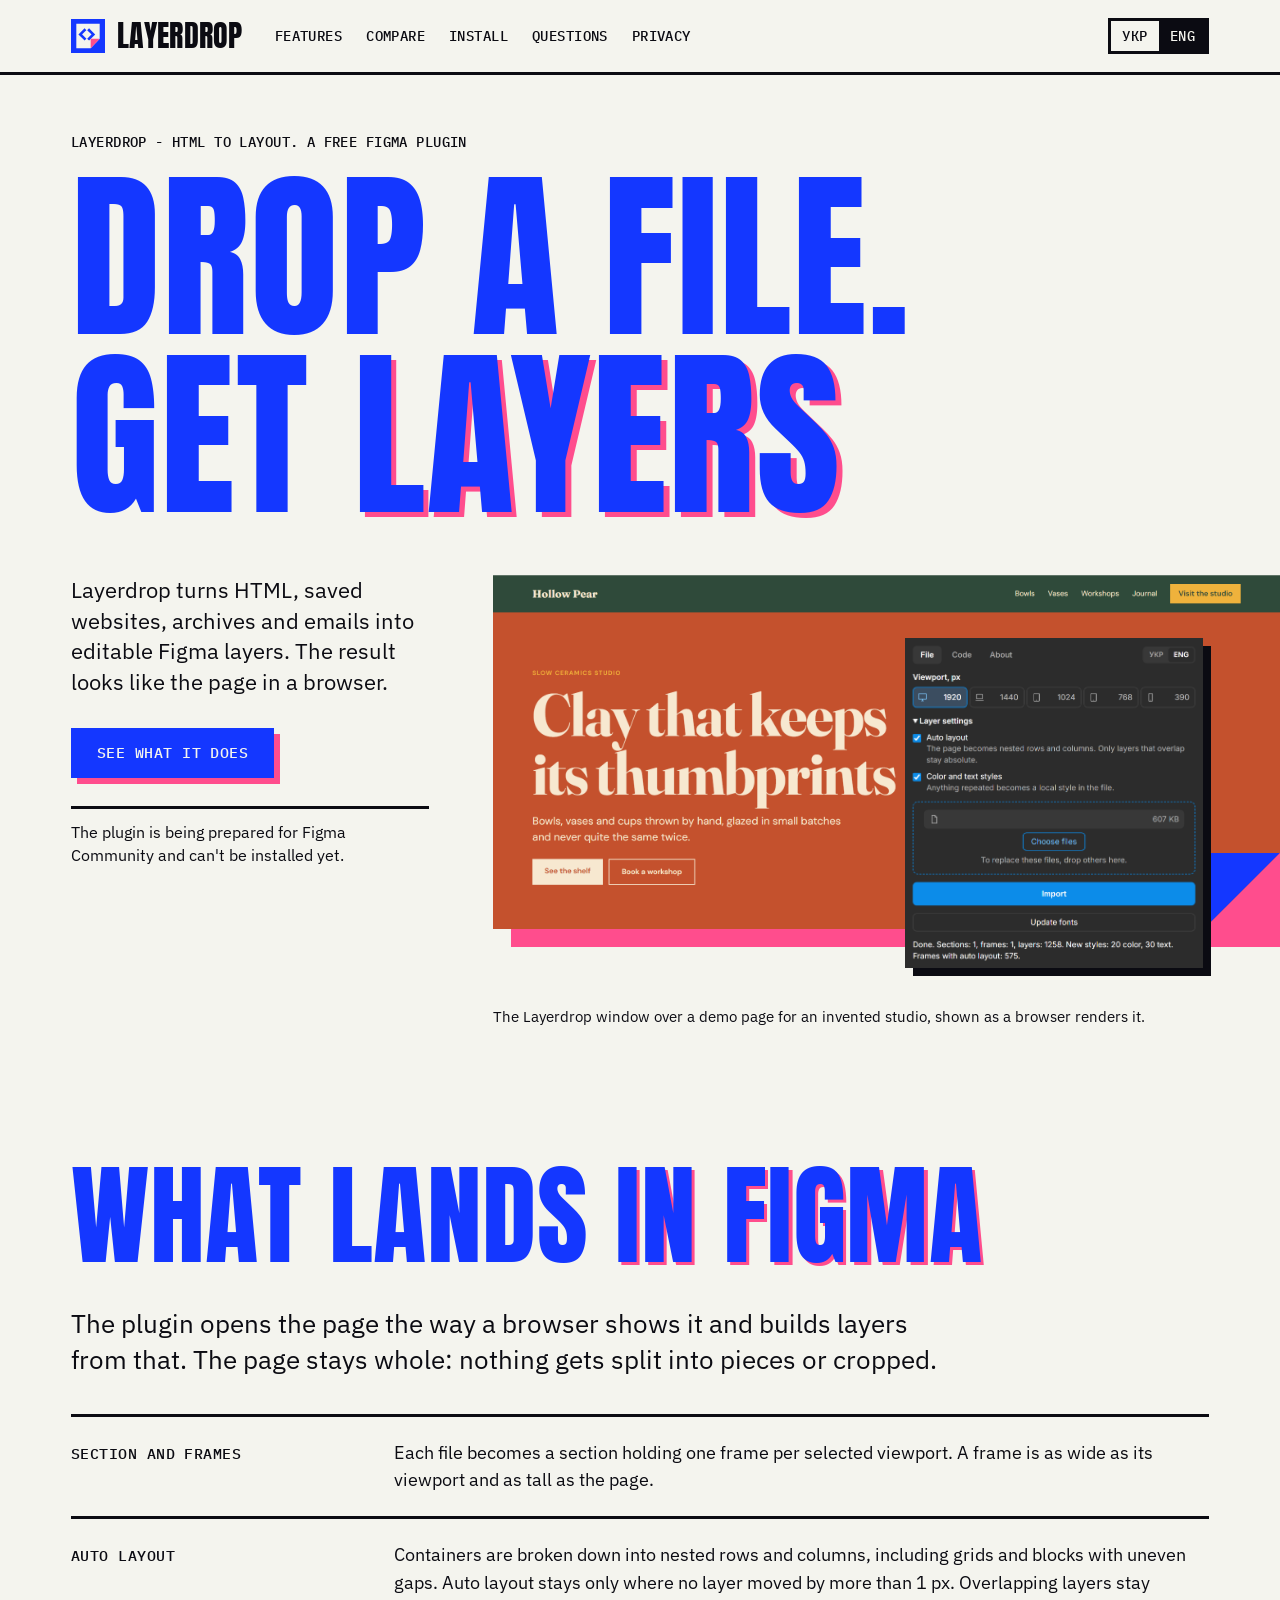
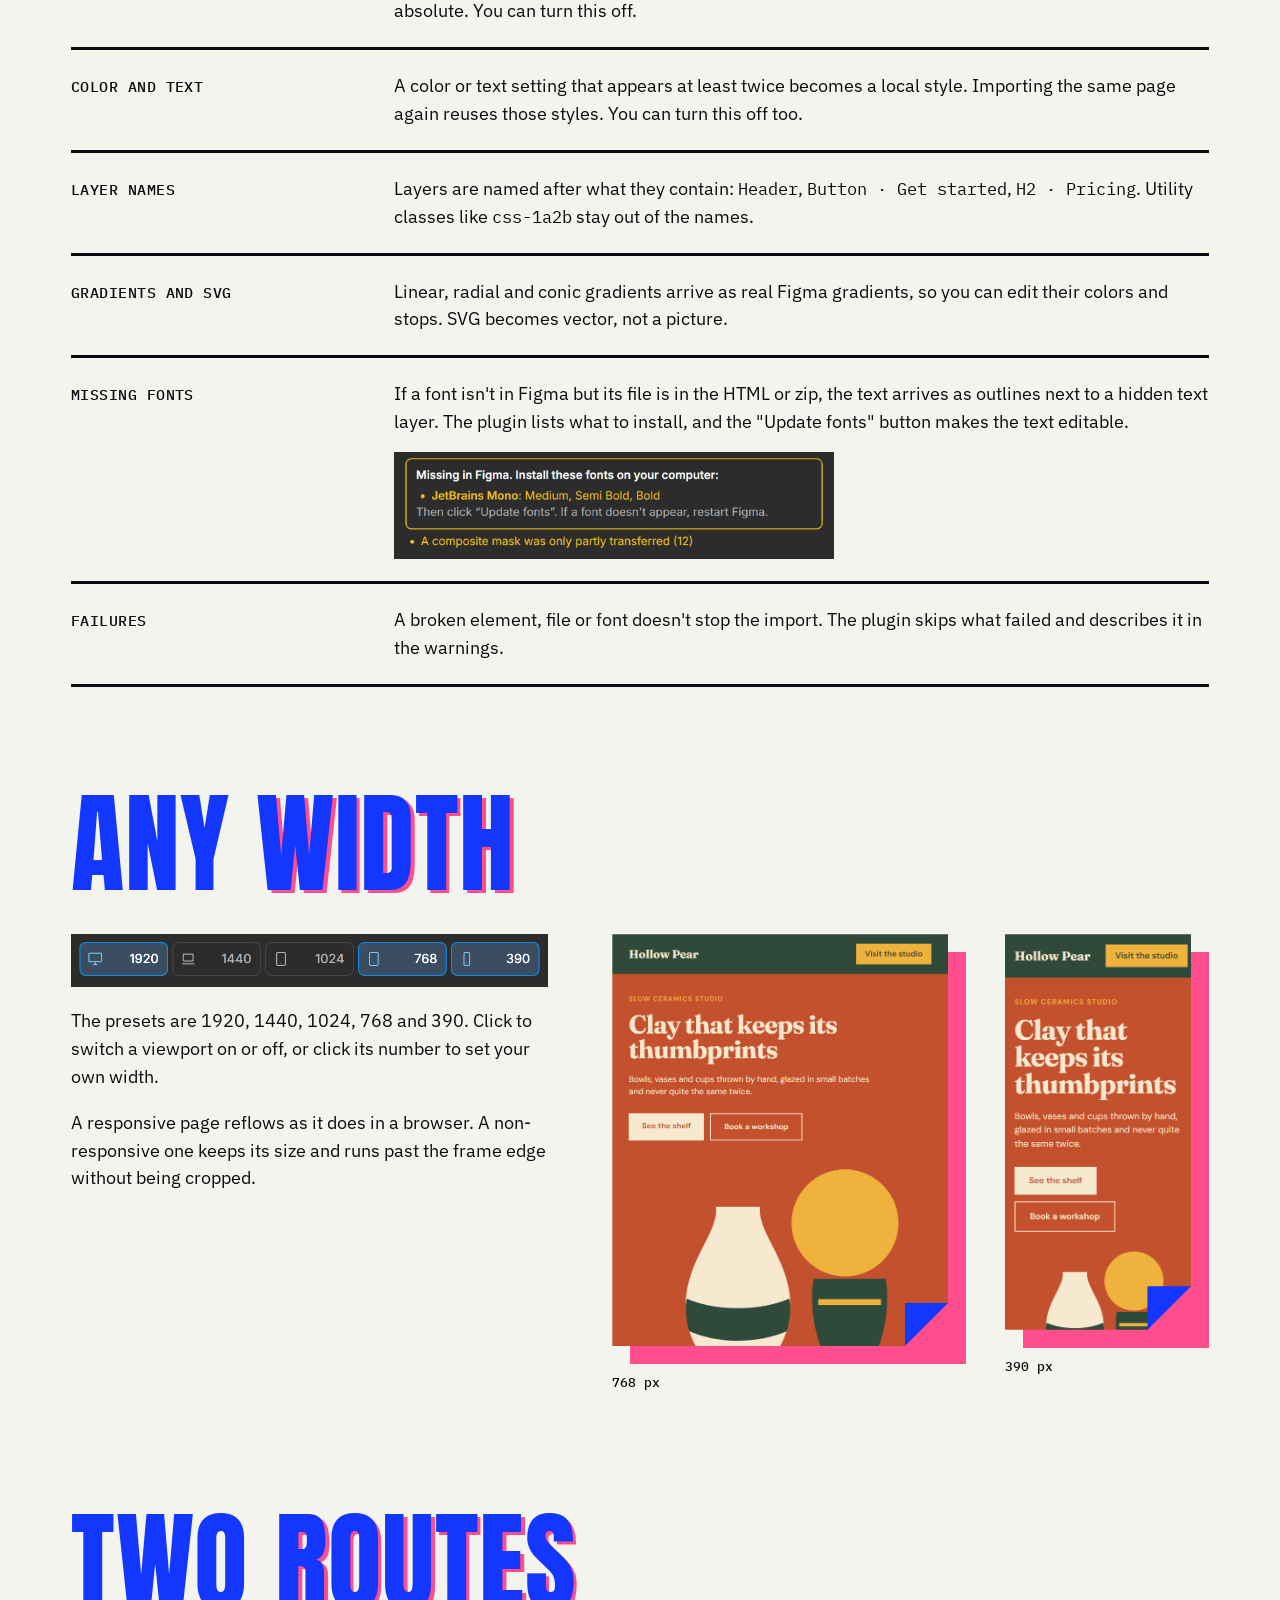
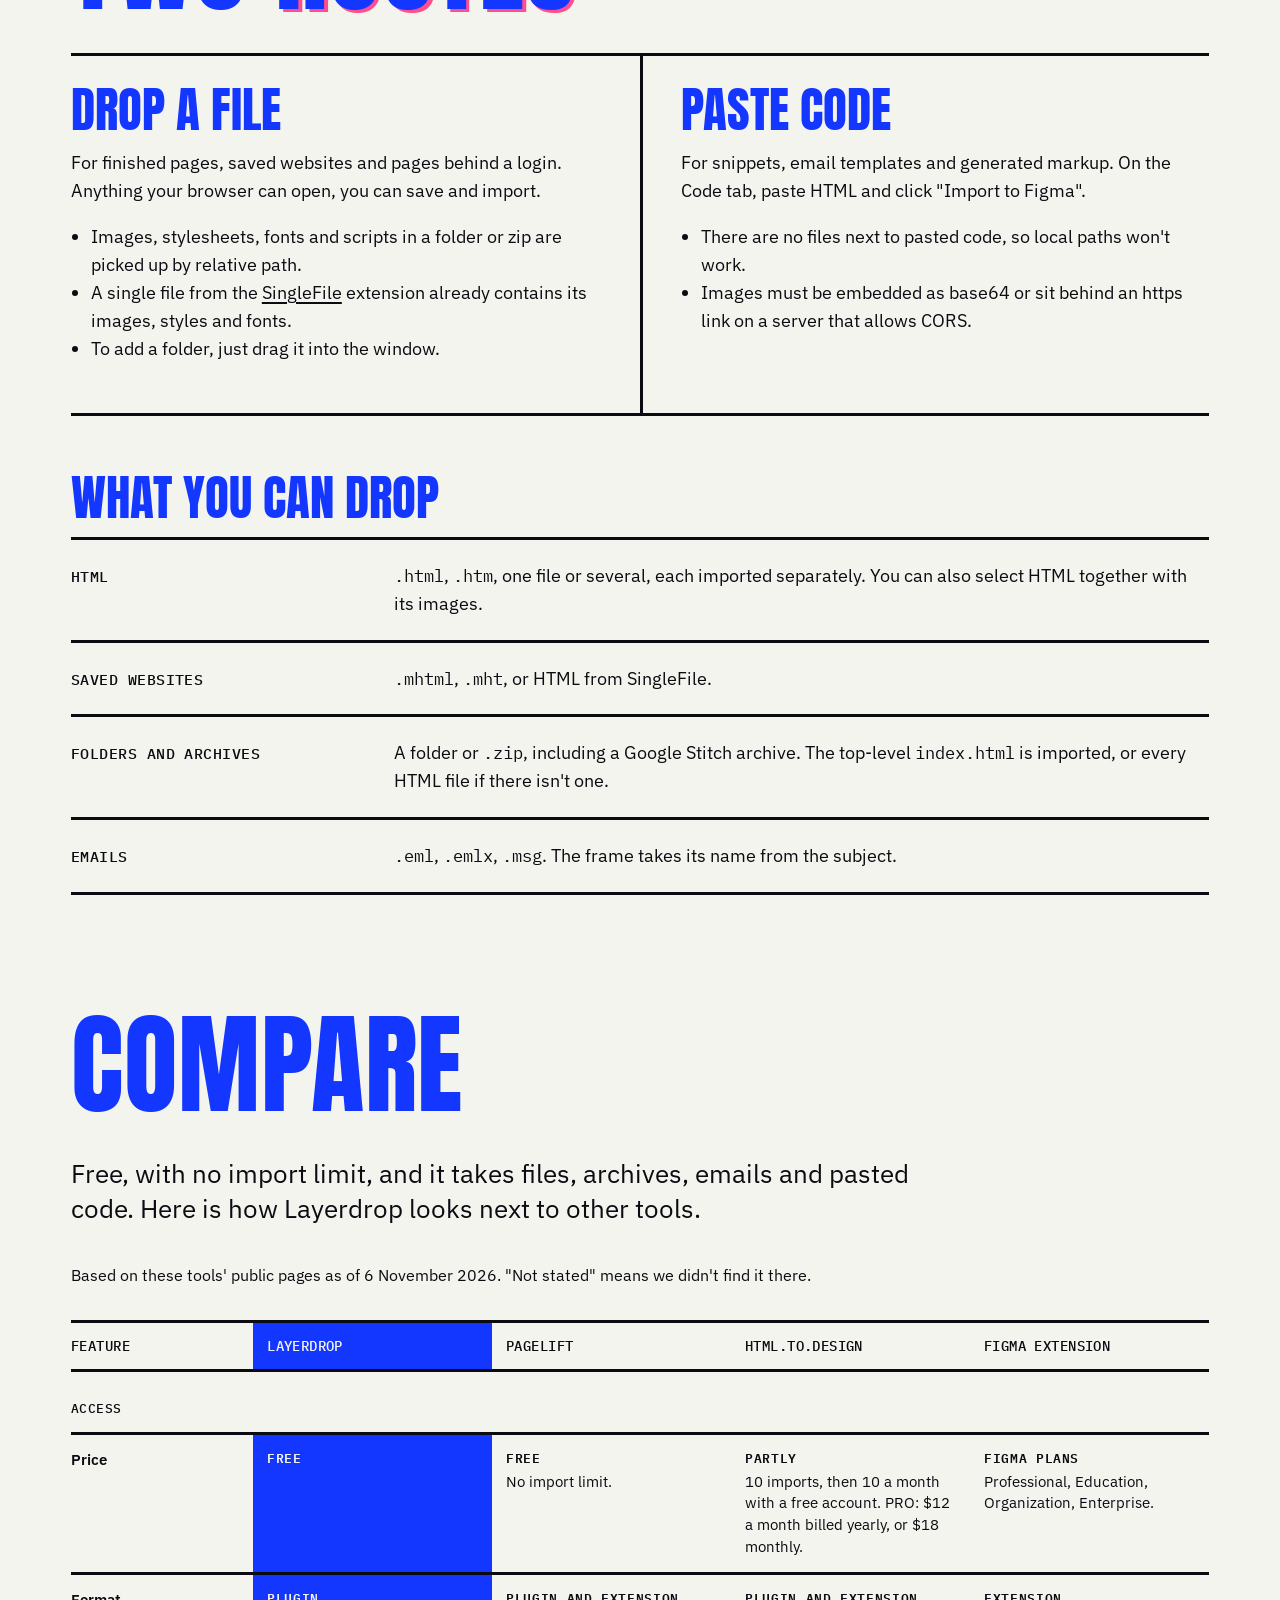
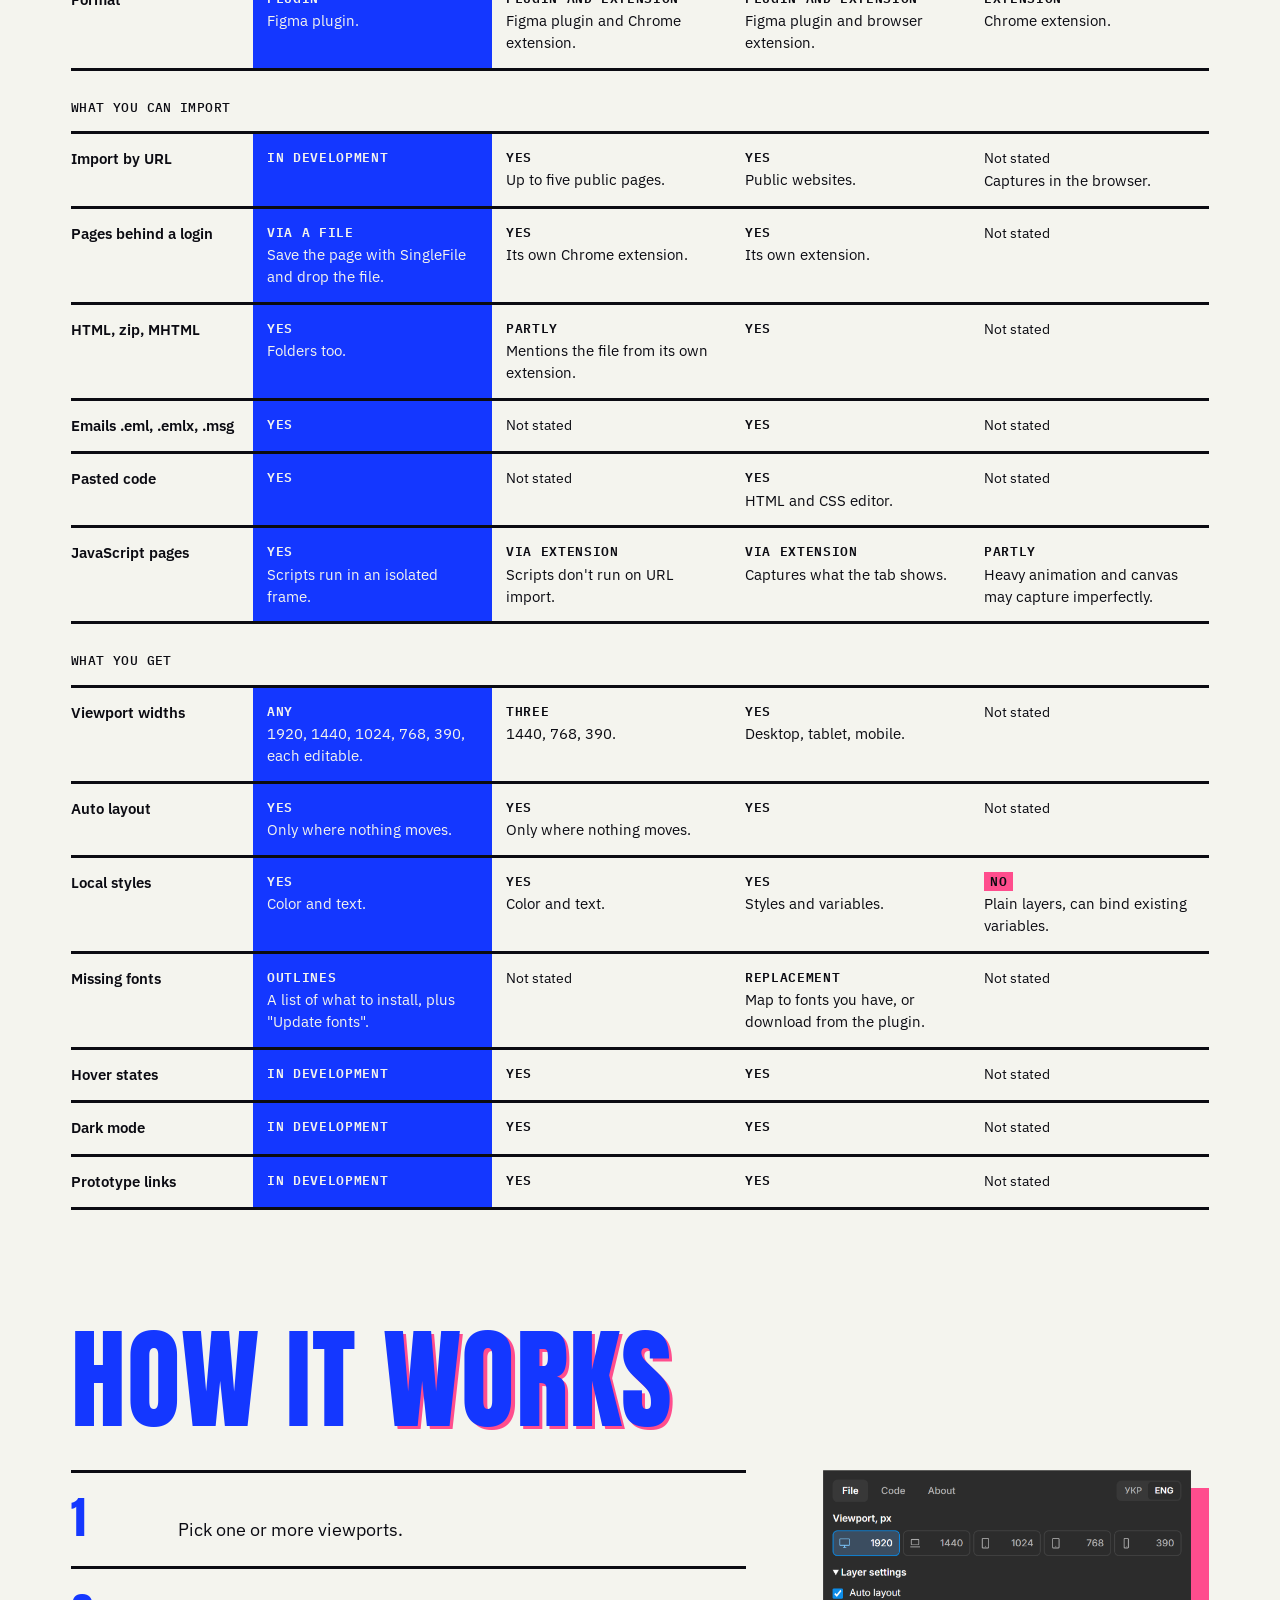
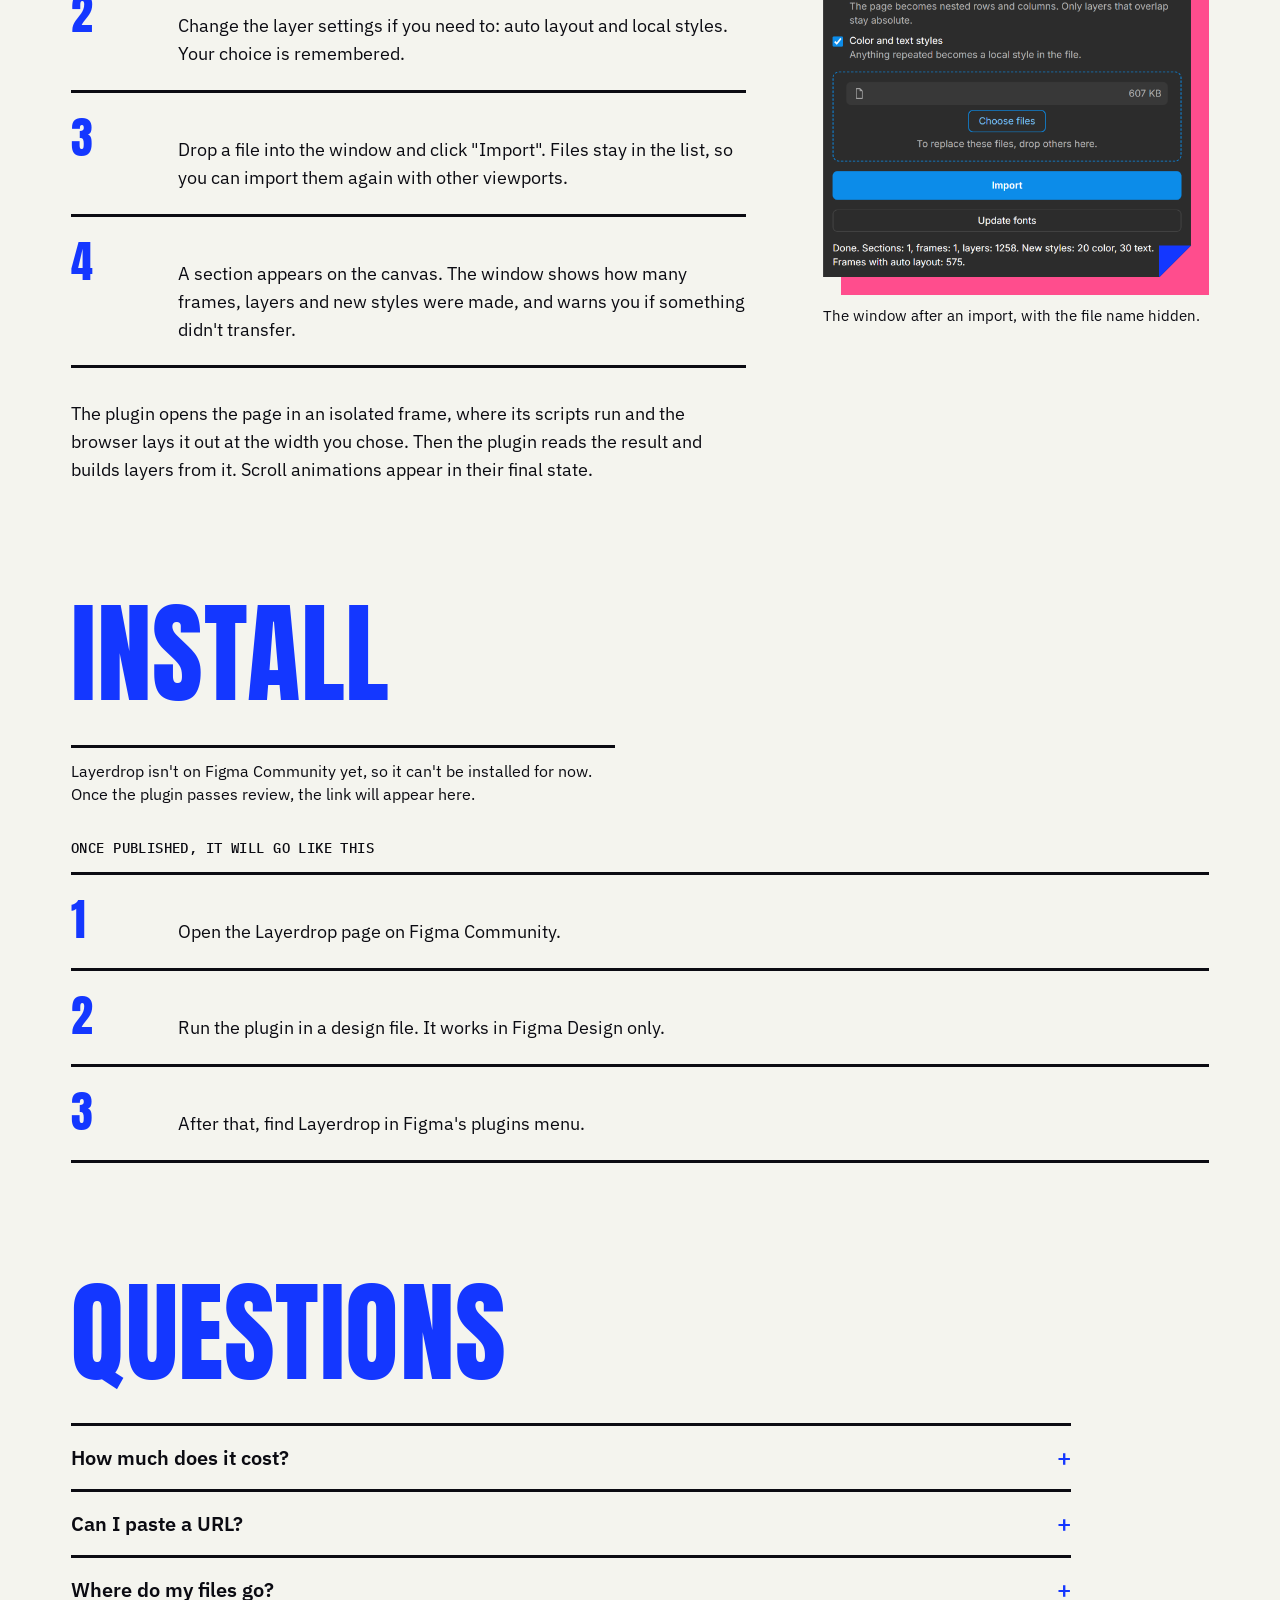
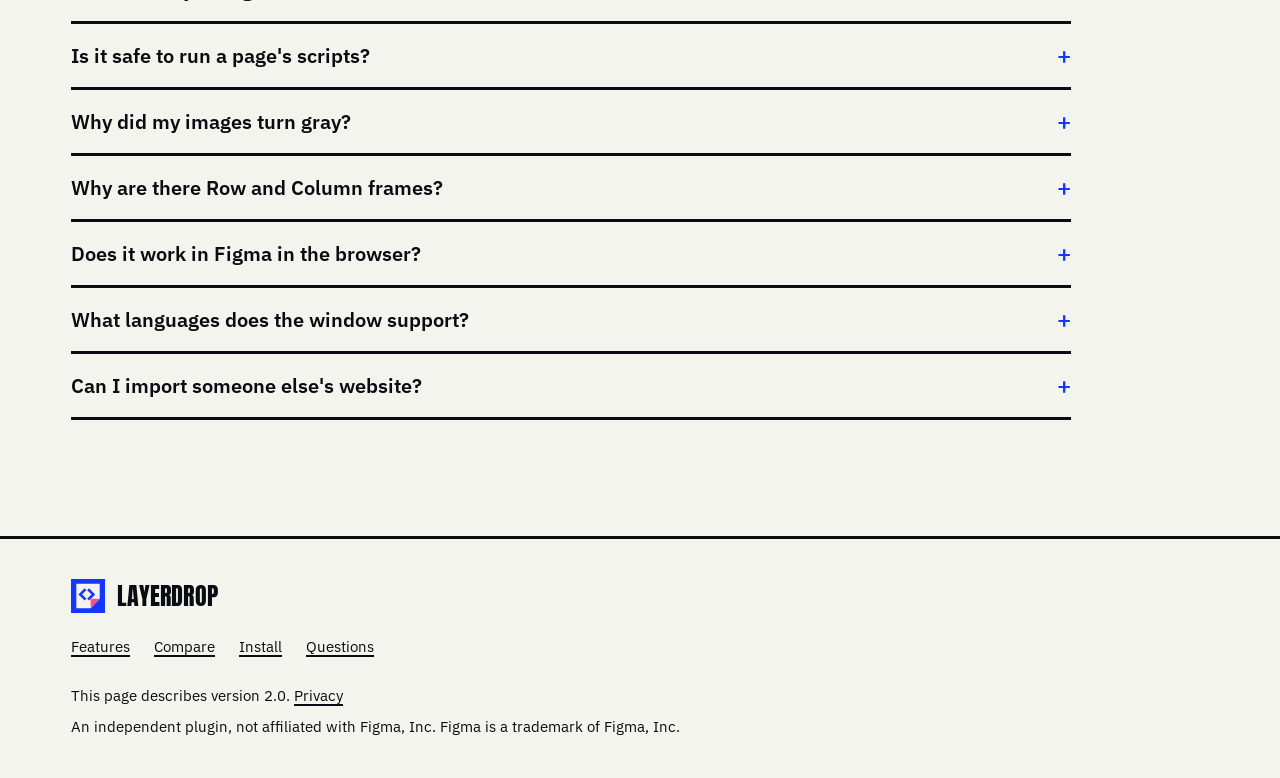
==== commit 8416742b: "Show the plugin window in the website hero Co-Authored-By: Claude Opus 5.5 <noreply@anthropic.com>" ====
--- a/en/index.html
+++ b/en/index.html
@@ -54,8 +54,11 @@
       <p class="status" data-community-pending>The plugin is being prepared for Figma Community and can't be installed yet.</p>
     </div>
     <figure class="hero-shot">
-      <div class="sheet"><img src="../assets/shots/frame-1920.png" width="1920" height="864" alt="An invented demo page for the Hollow Pear ceramics studio at 1920 wide: menu, large heading, buttons and a vector illustration."></div>
-      <figcaption>A demo page for an invented studio, made for this site. It's shown as a browser renders it.</figcaption>
+      <div class="hero-stage">
+        <div class="sheet"><img src="../assets/shots/frame-1920.png" width="1920" height="864" alt="An invented demo page for the Hollow Pear ceramics studio at 1920 wide: menu, large heading, buttons and a vector illustration."></div>
+        <img class="hero-window" src="../assets/shots/window.png" width="627" height="694" alt="The Layerdrop plugin window after an import: selected viewports, layer settings, the Import button and a summary of layers and styles.">
+      </div>
+      <figcaption>The Layerdrop window over a demo page for an invented studio, shown as a browser renders it.</figcaption>
     </figure>
   </div>
 </section>
--- a/assets/site.css
+++ b/assets/site.css
@@ -113,6 +113,9 @@
 }
 .hero-copy .lede { font-size: clamp(20px, 1.7vw, 24px); }
 .hero-shot { margin: 0 calc(-1 * var(--gutter) - 18px) 0 0; }
+/* The plugin window sits on the frame it made and hangs just past its lower edge. */
+.hero-stage { position: relative; padding-bottom: 6%; }
+.hero-window { position: absolute; top: 15%; right: calc(var(--gutter) + 24px); width: 37%; box-shadow: 8px 8px 0 var(--ink); }
 
 .actions { display: flex; flex-wrap: wrap; align-items: center; gap: 16px 24px; margin: 28px 0 0; }
 .btn {
@@ -237,6 +240,8 @@
 @media (max-width: 1000px) {
   .hero-grid { grid-template-columns: 1fr; }
   .hero-shot { order: -1; }
+  .hero-stage { padding-bottom: 55%; }
+  .hero-window { width: 62%; top: auto; bottom: 0; }
   .how, .widths { grid-template-columns: 1fr; }
   .how figure { max-width: 420px; }
 }
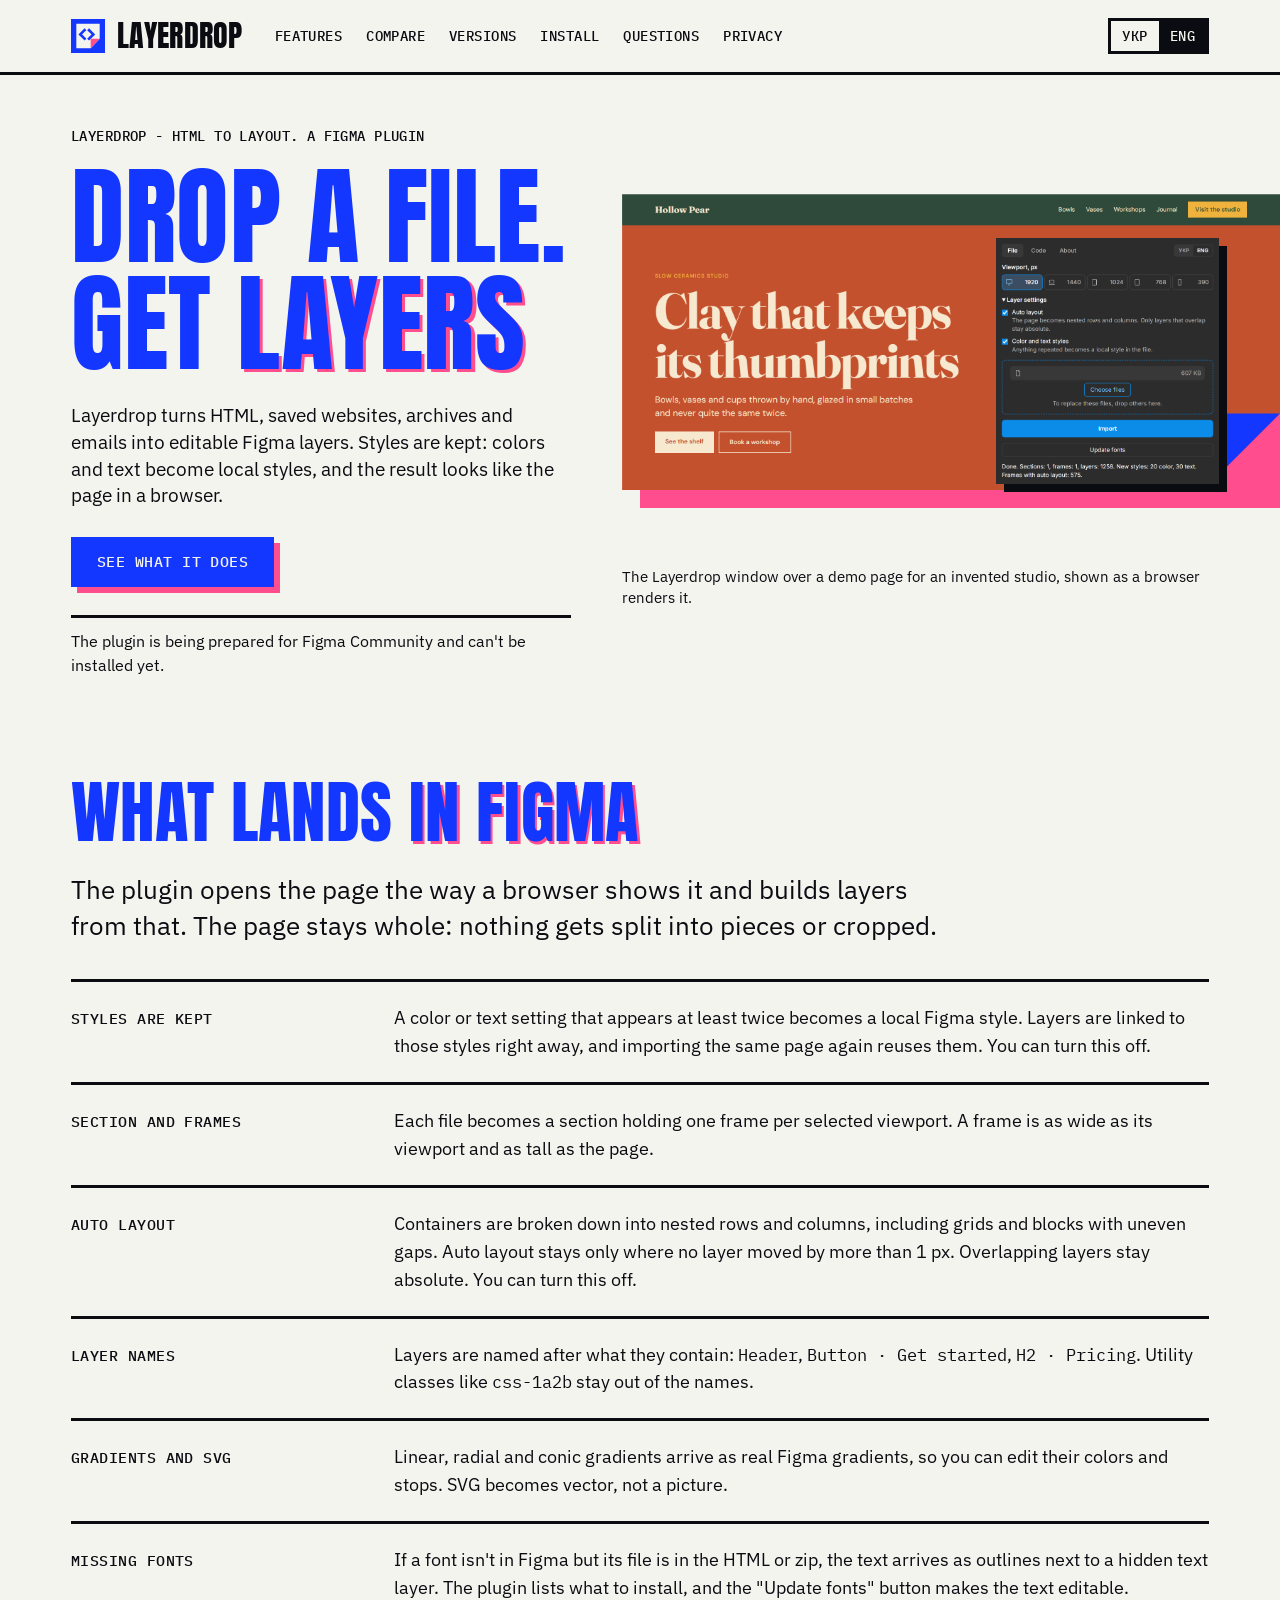
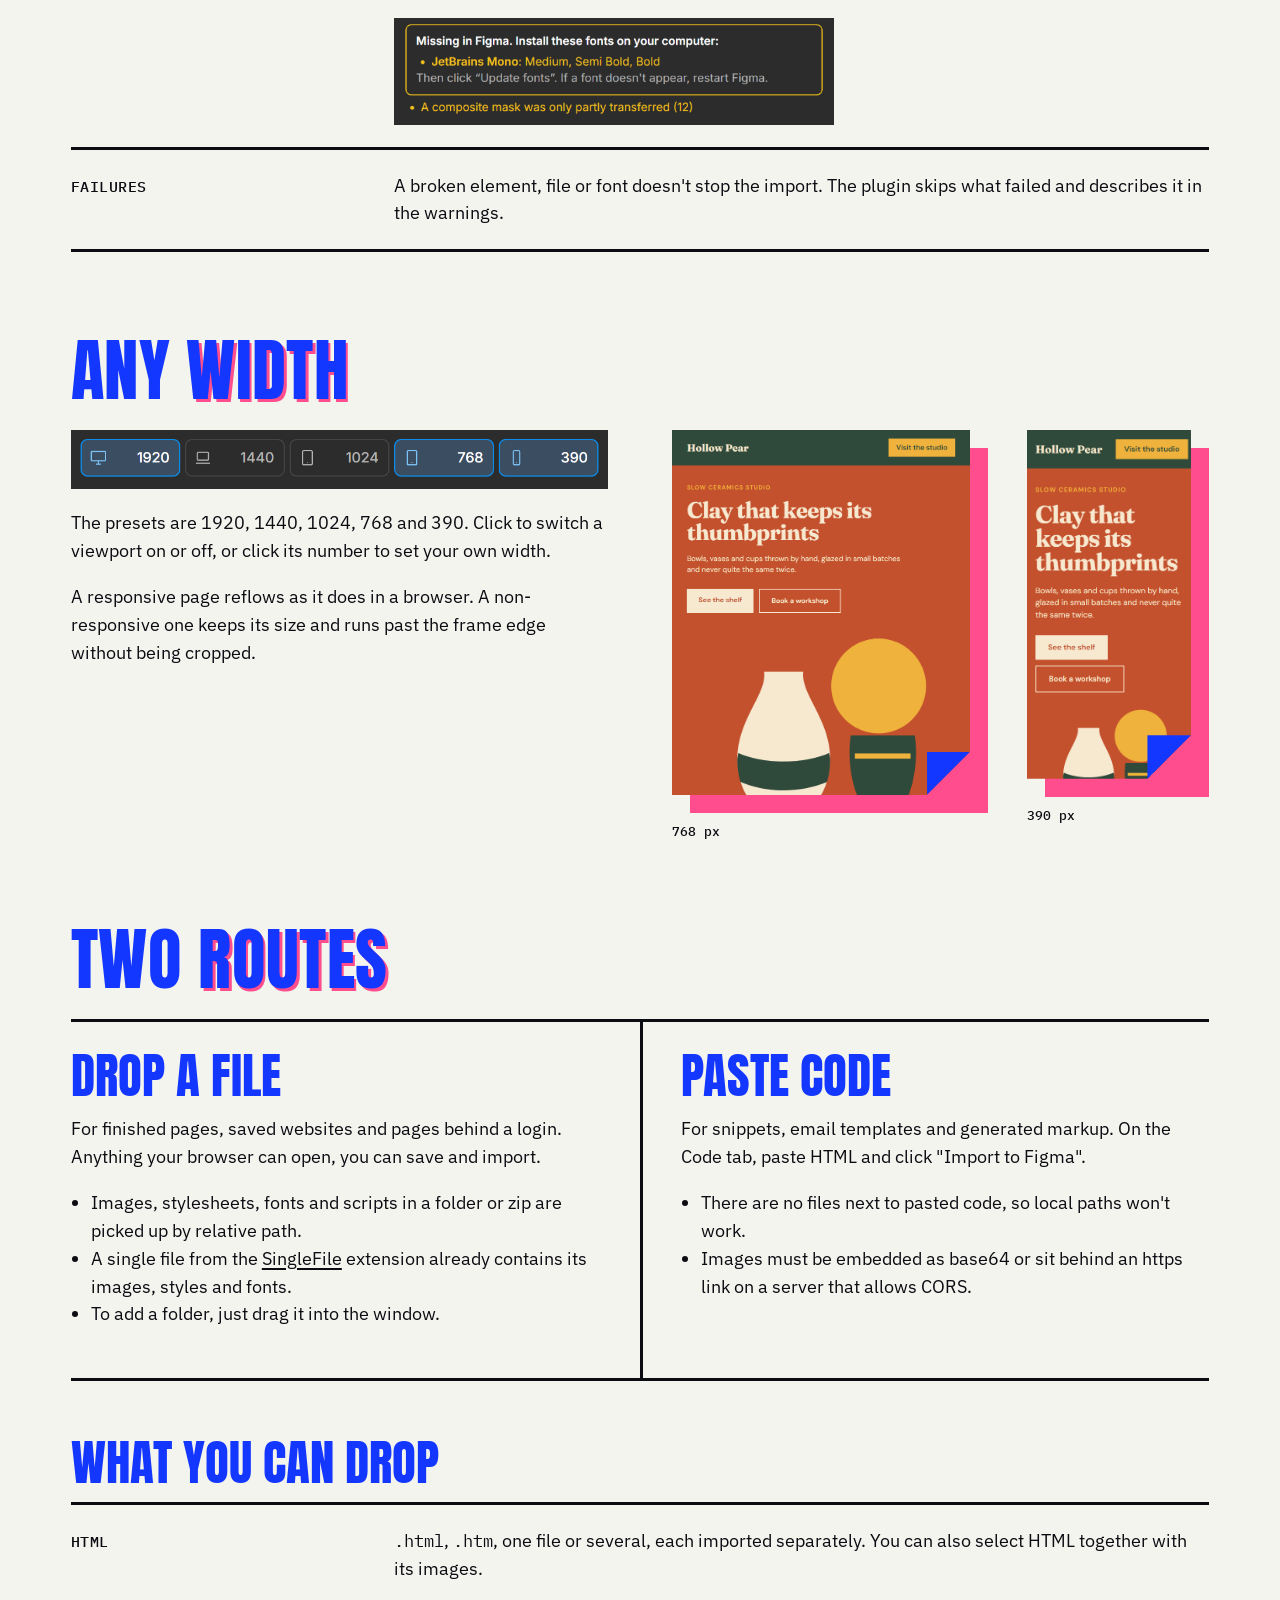
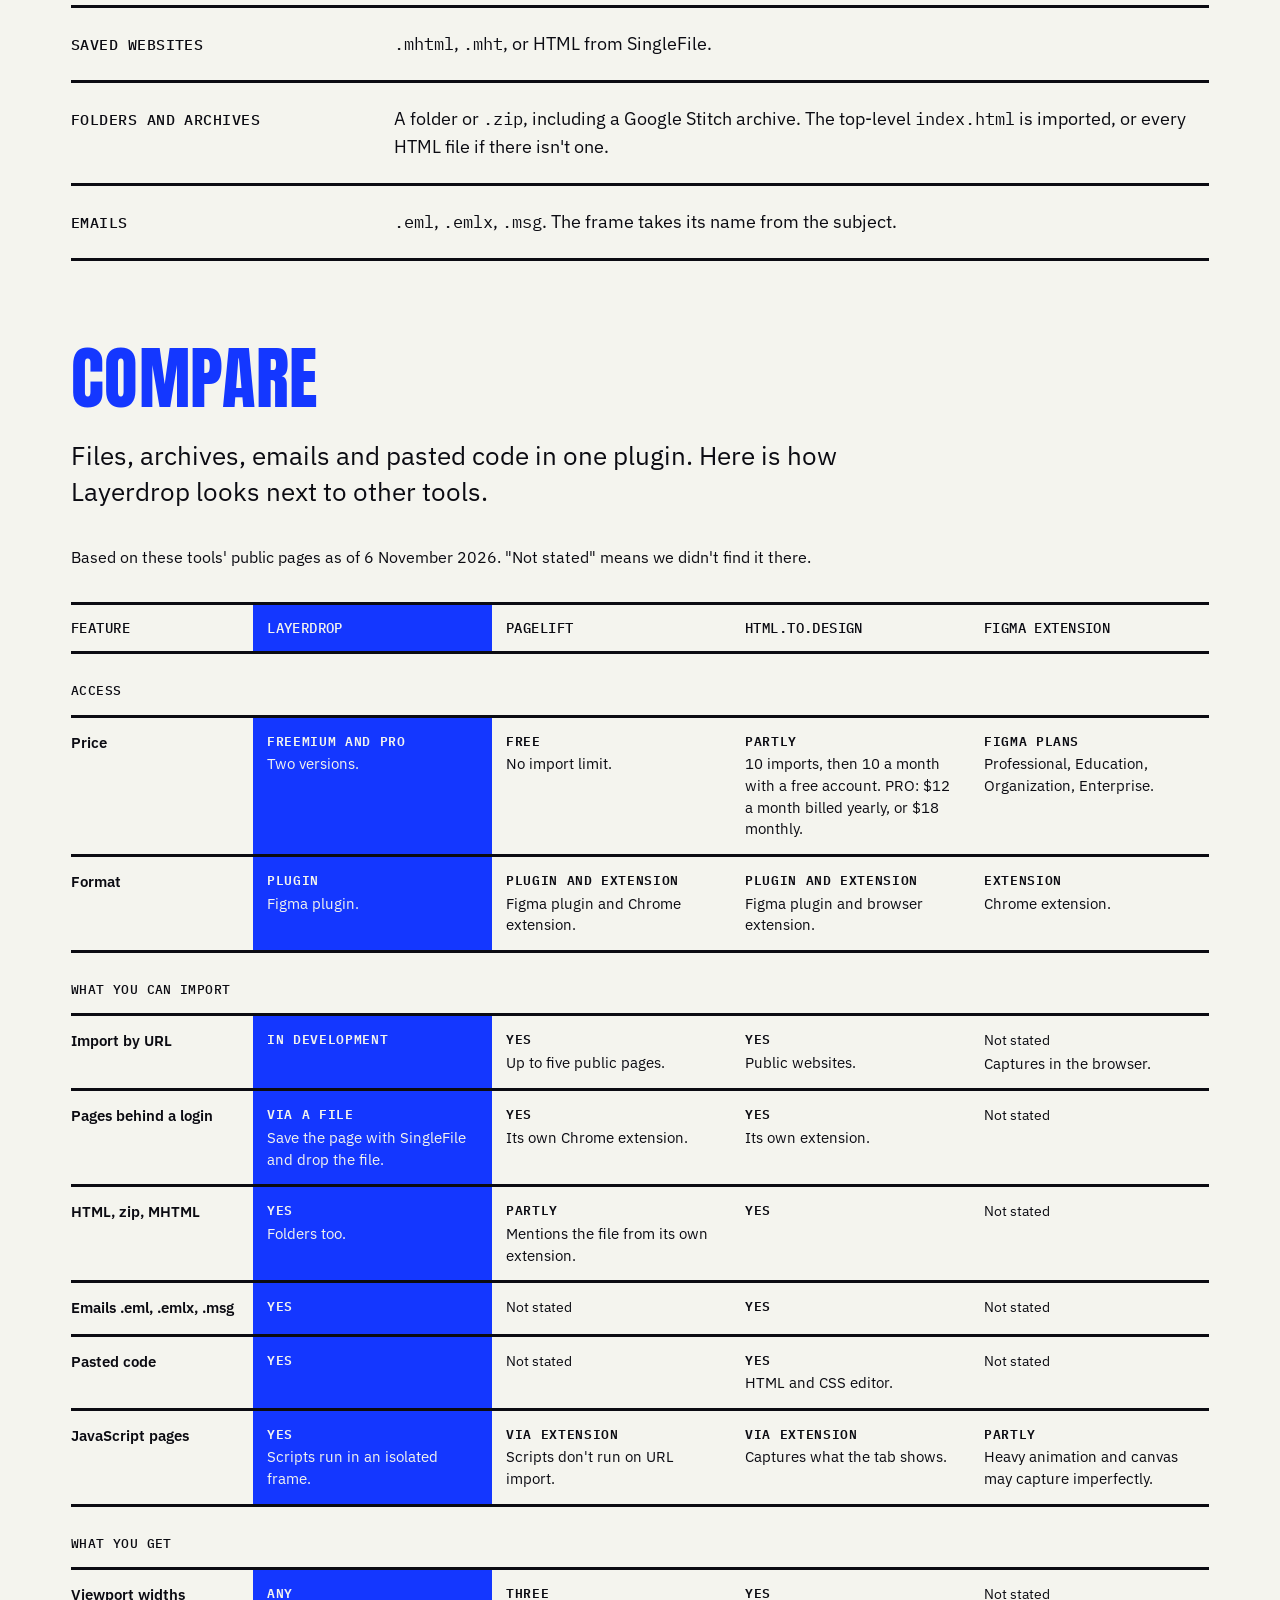
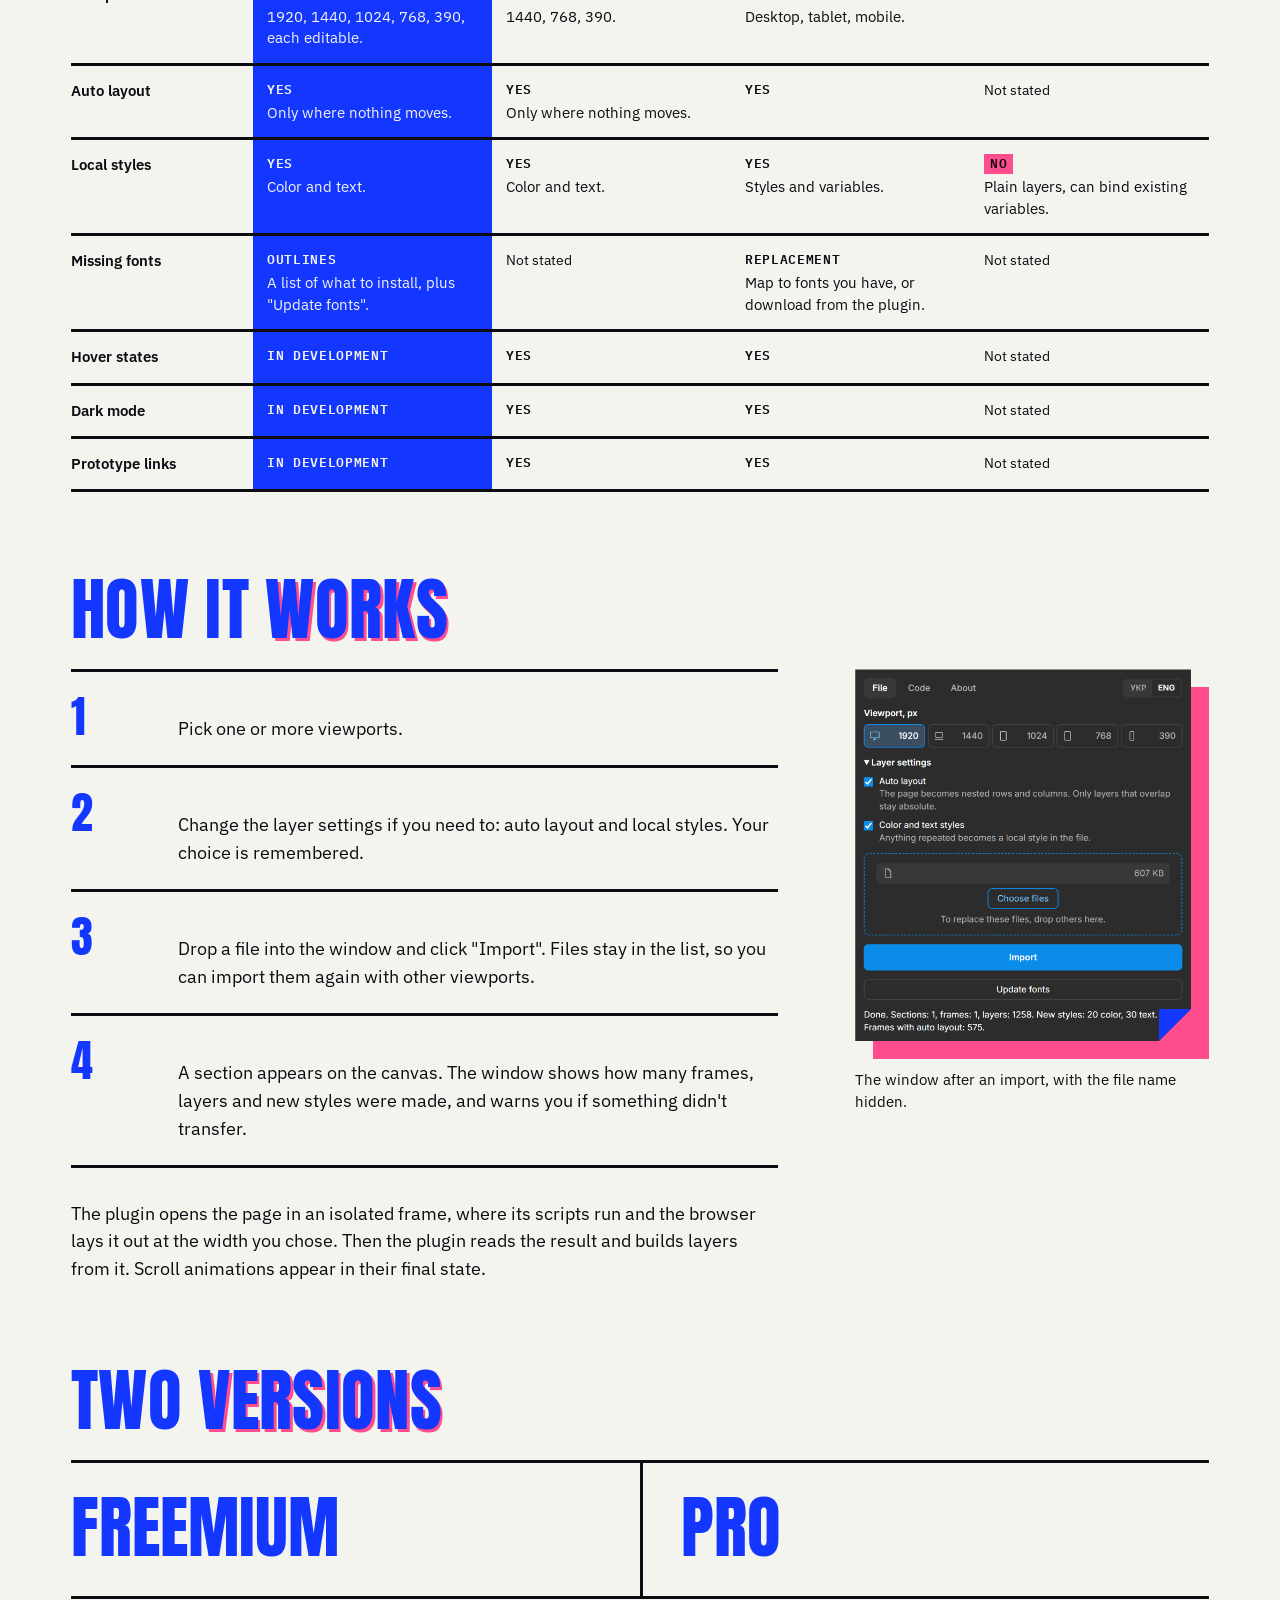
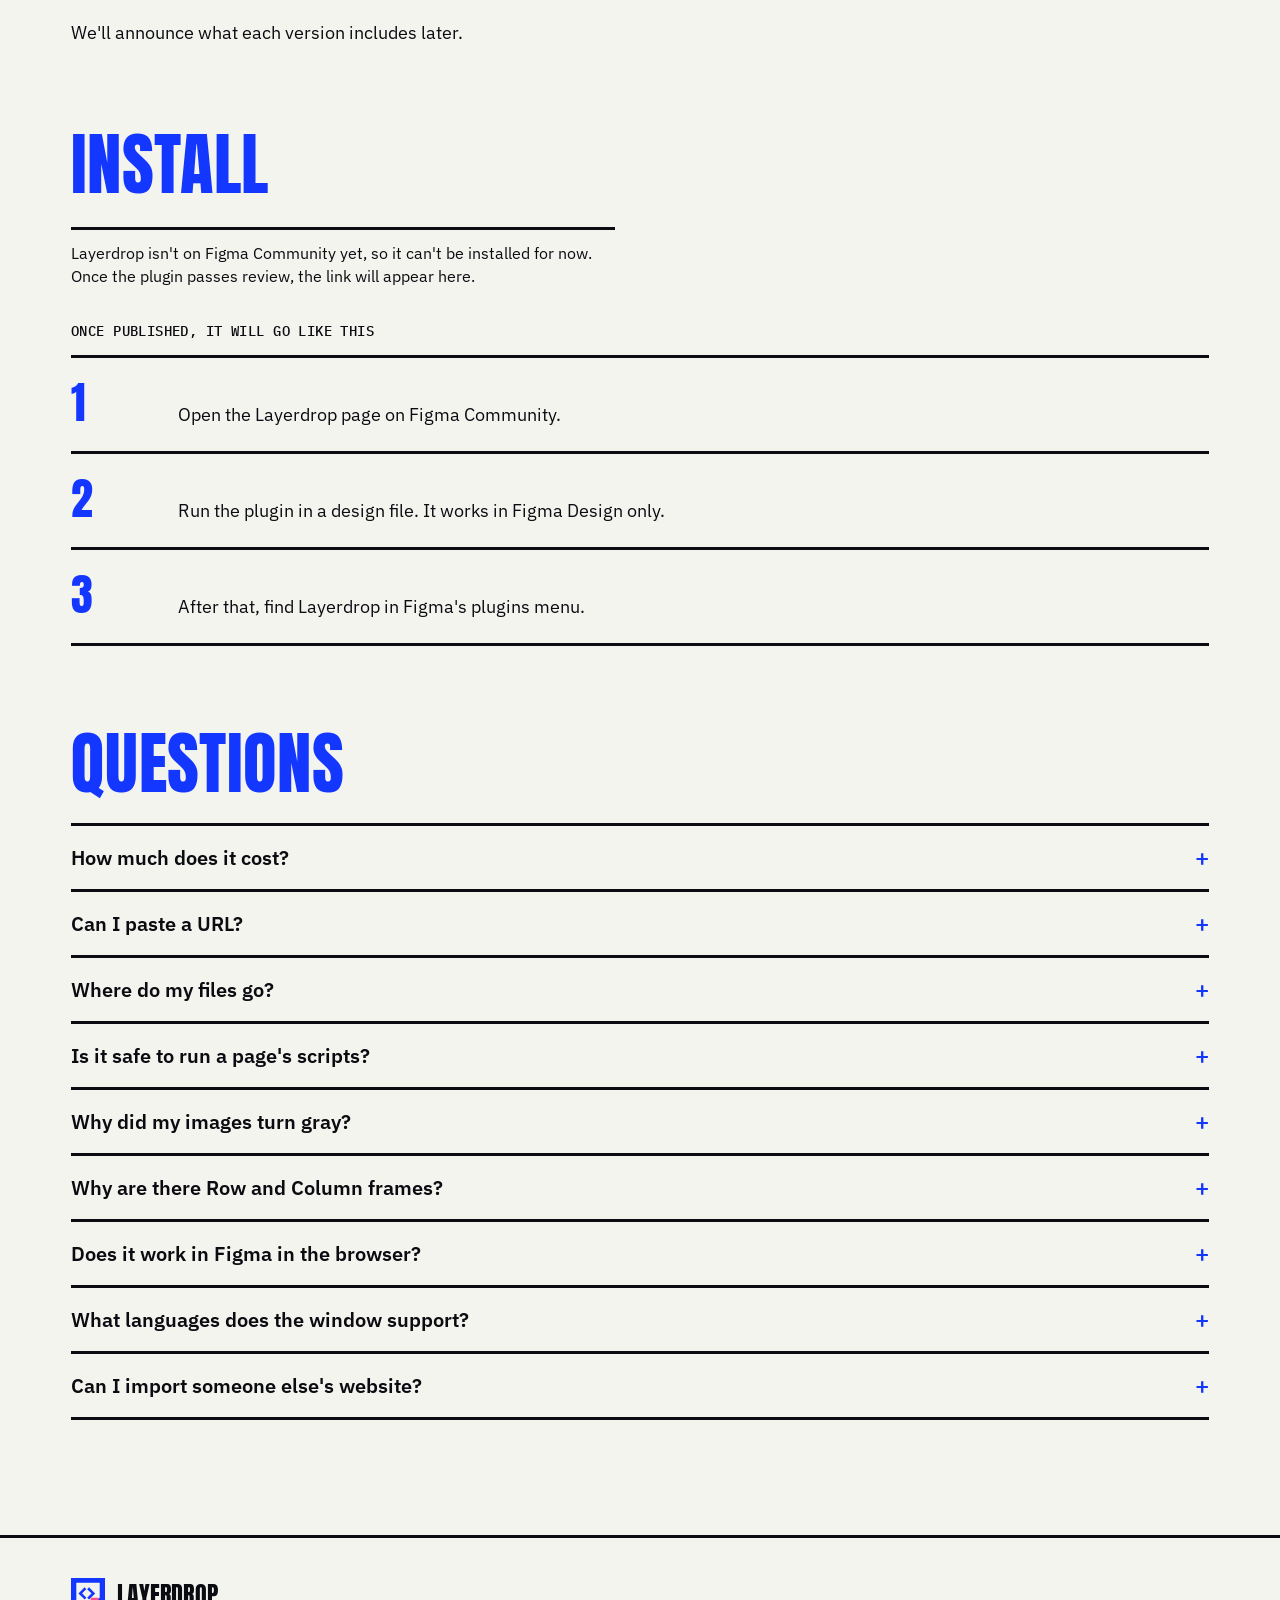
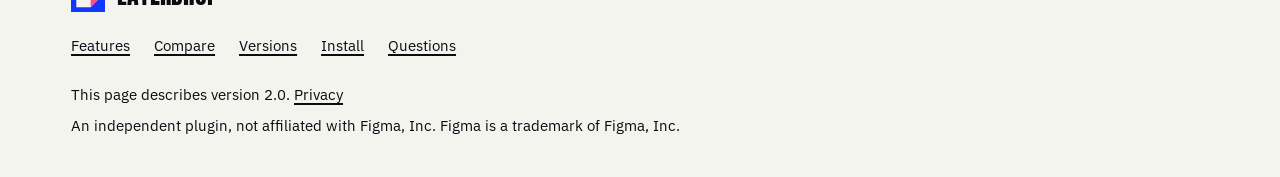
==== commit 638369d0: "Fit the hero on the first screen and add two versions The hero is now two columns with a smaller typ" ====
--- a/en/index.html
+++ b/en/index.html
@@ -4,7 +4,7 @@
 <meta charset="utf-8">
 <meta name="viewport" content="width=device-width, initial-scale=1">
 <title>Layerdrop - HTML to Layout: a Figma plugin that turns HTML and saved websites into layers</title>
-<meta name="description" content="A free Figma plugin: HTML, saved websites, zip files, folders and emails become editable layers with auto layout and styles.">
+<meta name="description" content="A Figma plugin: HTML, saved websites, zip files, folders and emails become editable layers with auto layout and styles.">
 <link rel="canonical" href="https://ihorbliz.github.io/layerdrop/en/">
 <link rel="alternate" hreflang="uk" href="https://ihorbliz.github.io/layerdrop/">
 <link rel="alternate" hreflang="en" href="https://ihorbliz.github.io/layerdrop/en/">
@@ -20,7 +20,7 @@
 <link rel="icon" href="../assets/icon.svg" type="image/svg+xml">
 <link rel="icon" href="../assets/icon-128.png" type="image/png">
 <link rel="preload" href="../assets/fonts/anton-400-latin.woff2" as="font" type="font/woff2" crossorigin>
-<link rel="stylesheet" href="../assets/site.css">
+<link rel="stylesheet" href="../assets/site.css?v=4">
 <script src="../assets/community-link.js" defer></script>
 </head>
 <body>
@@ -30,6 +30,7 @@
   <nav aria-label="Sections">
     <a href="#features">Features</a>
     <a href="#compare">Compare</a>
+    <a href="#pricing">Versions</a>
     <a href="#install">Install</a>
     <a href="#faq">Questions</a>
     <a href="privacy/">Privacy</a>
@@ -42,11 +43,11 @@
 
 <main id="main">
 <section class="hero">
-  <p class="mono">Layerdrop - HTML to Layout. A free Figma plugin</p>
-  <h1>Drop a file.<br>Get <span class="ink2">layers</span></h1>
   <div class="hero-grid">
     <div class="hero-copy">
-      <p class="lede">Layerdrop turns HTML, saved websites, archives and emails into editable Figma layers. The result looks like the page in a browser.</p>
+      <p class="mono">Layerdrop - HTML to Layout. A Figma plugin</p>
+      <h1>Drop a file.<br>Get <span class="ink2">layers</span></h1>
+      <p class="lede">Layerdrop turns HTML, saved websites, archives and emails into editable Figma layers. Styles are kept: colors and text become local styles, and the result looks like the page in a browser.</p>
       <div class="actions">
         <a class="btn" href="#features" data-community-pending>See what it does</a>
         <a class="btn" href="#" data-community-link hidden>Open on Figma Community</a>
@@ -67,9 +68,9 @@
   <h2>What lands <span class="ink2">in Figma</span></h2>
   <p class="lede">The plugin opens the page the way a browser shows it and builds layers from that. The page stays whole: nothing gets split into pieces or cropped.</p>
   <ul class="rows">
+    <li><span class="label">Styles are kept</span><div class="text">A color or text setting that appears at least twice becomes a local Figma style. Layers are linked to those styles right away, and importing the same page again reuses them. You can turn this off.</div></li>
     <li><span class="label">Section and frames</span><div class="text">Each file becomes a section holding one frame per selected viewport. A frame is as wide as its viewport and as tall as the page.</div></li>
     <li><span class="label">Auto layout</span><div class="text">Containers are broken down into nested rows and columns, including grids and blocks with uneven gaps. Auto layout stays only where no layer moved by more than 1 px. Overlapping layers stay absolute. You can turn this off.</div></li>
-    <li><span class="label">Color and text</span><div class="text">A color or text setting that appears at least twice becomes a local style. Importing the same page again reuses those styles. You can turn this off too.</div></li>
     <li><span class="label">Layer names</span><div class="text">Layers are named after what they contain: <code>Header</code>, <code>Button · Get started</code>, <code>H2 · Pricing</code>. Utility classes like <code>css-1a2b</code> stay out of the names.</div></li>
     <li><span class="label">Gradients and SVG</span><div class="text">Linear, radial and conic gradients arrive as real Figma gradients, so you can edit their colors and stops. SVG becomes vector, not a picture.</div></li>
     <li><span class="label">Missing fonts</span><div class="text">If a font isn't in Figma but its file is in the HTML or zip, the text arrives as outlines next to a hidden text layer. The plugin lists what to install, and the "Update fonts" button makes the text editable.
@@ -131,7 +132,7 @@
 
 <section id="compare">
   <h2 id="compare-title">Compare</h2>
-  <p class="lede">Free, with no import limit, and it takes files, archives, emails and pasted code. Here is how Layerdrop looks next to other tools.</p>
+  <p class="lede">Files, archives, emails and pasted code in one plugin. Here is how Layerdrop looks next to other tools.</p>
   <p class="note">Based on these tools' public pages as of 6 November 2026. "Not stated" means we didn't find it there.</p>
   <a class="table-skip" href="#how">Skip the table</a>
   <table class="compare" role="table" aria-labelledby="compare-title">
@@ -147,7 +148,7 @@
     <tbody role="rowgroup">
       <tr role="row" class="group-row"><th role="rowheader" colspan="5" scope="rowgroup" class="group">Access</th></tr>
       <tr role="row"><th role="rowheader" scope="row">Price</th>
-        <td role="cell" class="us" data-label="Layerdrop"><span><b class="v">Free</b></span></td>
+        <td role="cell" class="us" data-label="Layerdrop"><span><b class="v">Freemium and Pro</b>Two versions.</span></td>
         <td role="cell" data-label="Pagelift"><span><b class="v">Free</b>No import limit.</span></td>
         <td role="cell" data-label="html.to.design"><span><b class="v">Partly</b>10 imports, then 10 a month with a free account. PRO: $12 a month billed yearly, or $18 monthly.</span></td>
         <td role="cell" data-label="Figma ext."><span><b class="v">Figma plans</b>Professional, Education, Organization, Enterprise.</span></td></tr>
@@ -250,6 +251,15 @@
   </div>
 </section>
 
+<section id="pricing">
+  <h2>Two <span class="ink2">versions</span></h2>
+  <div class="plans">
+    <div class="plan"><h3>Freemium</h3></div>
+    <div class="plan"><h3>Pro</h3></div>
+  </div>
+  <p class="plans-note">We'll announce what each version includes later.</p>
+</section>
+
 <section id="install">
   <h2>Install</h2>
   <p class="status gap-b" data-community-pending>Layerdrop isn't on Figma Community yet, so it can't be installed for now. Once the plugin passes review, the link will appear here.</p>
@@ -265,7 +275,7 @@
 <section id="faq">
   <h2>Questions</h2>
   <div class="faq">
-    <details><summary>How much does it cost?</summary><div>Layerdrop is free, and there is no paid version.</div></details>
+    <details><summary>How much does it cost?</summary><div>There will be two versions: Freemium and Pro. We'll announce what each one includes later.</div></details>
     <details><summary>Can I paste a URL?</summary><div>Import by URL is in development. For now, save the page with SingleFile and drop the file: its scripts have already run, and this works for pages behind a login too.</div></details>
     <details><summary>Where do my files go?</summary><div>Nowhere, because the plugin has no server to send them to. The only requests come from the page itself and, for a font that failed to load, from the plugin to Google Fonts. See the <a href="privacy/">privacy policy</a> for details.</div></details>
     <details><summary>Is it safe to run a page's scripts?</summary><div>The page runs in an isolated frame and can't reach the plugin or your Figma file. But its scripts can make their own internet requests, and an infinite loop can freeze the window. Don't import pages you don't trust.</div></details>
@@ -280,7 +290,7 @@
 
 <footer>
   <a class="logo" href="./"><img src="../assets/icon.svg" alt="" width="28" height="28">Layerdrop</a>
-  <nav aria-label="Sections"><a href="#features">Features</a><a href="#compare">Compare</a><a href="#install">Install</a><a href="#faq">Questions</a></nav>
+  <nav aria-label="Sections"><a href="#features">Features</a><a href="#compare">Compare</a><a href="#pricing">Versions</a><a href="#install">Install</a><a href="#faq">Questions</a></nav>
   <p>This page describes version 2.0. <a href="privacy/">Privacy</a></p>
   <p>An independent plugin, not affiliated with Figma, Inc. Figma is a trademark of Figma, Inc.</p>
 </footer>
--- a/assets/site.css
+++ b/assets/site.css
@@ -29,7 +29,7 @@
   --display: "Fira Sans Extra Condensed", Impact, sans-serif;
   --display-weight: 900;
 }
-html[lang="uk"] h1 { font-size: clamp(58px, 11.6vw, 190px); line-height: 1.1; }
+html[lang="uk"] h1 { font-size: clamp(58px, min(6.2vw, 13.5vh), 130px); line-height: 1.1; }
 html[lang="uk"] h2 { line-height: 1.12; }
 
 * { box-sizing: border-box; }
@@ -64,8 +64,8 @@
 
 h1, h2, h3 { margin: 0; font-weight: var(--display-weight); text-transform: uppercase; color: var(--blue); }
 h1, h2 { font-family: var(--display); letter-spacing: .005em; }
-h1 { font-size: clamp(64px, 14.2vw, 232px); line-height: .98; }
-h2 { font-size: clamp(50px, 8.6vw, 132px); line-height: 1; margin-bottom: .32em; }
+h1 { font-size: clamp(64px, min(8.4vw, 17vh), 176px); line-height: 1; }
+h2 { font-size: clamp(44px, 5.4vw, 96px); line-height: 1; margin-bottom: .36em; }
 h3 { font: 600 22px/1.3 var(--sans); text-transform: none; color: var(--ink); }
 
 /* The second ink, slightly out of register. Blue keeps the word readable. */
@@ -96,26 +96,26 @@
 .lang span { background: var(--ink); color: var(--paper); }
 
 /* Sections */
-section, .page { padding: clamp(64px, 9vw, 136px) var(--gutter) 0; }
+section, .page { padding: clamp(56px, 6.5vw, 112px) var(--gutter) 0; }
 .lede { font-size: clamp(20px, 2vw, 26px); line-height: 1.4; max-width: 34em; margin-bottom: 1.4em; }
 .body-text { max-width: 44em; }
 .note { font-size: 16px; max-width: 48em; }
 
 /* Hero */
-.hero { padding-top: clamp(32px, 4.4vw, 64px); overflow-x: clip; padding-bottom: 18px; }
+.hero { padding-top: clamp(32px, 4vw, 56px); overflow-x: clip; padding-bottom: 18px; }
 .hero .mono { margin-bottom: 16px; }
 .hero-grid {
   display: grid;
-  grid-template-columns: minmax(300px, 4fr) 8fr;
-  gap: clamp(32px, 5vw, 72px);
-  margin-top: clamp(32px, 4vw, 56px);
-  align-items: start;
-}
-.hero-copy .lede { font-size: clamp(20px, 1.7vw, 24px); }
+  grid-template-columns: minmax(0, 46fr) minmax(0, 54fr);
+  gap: clamp(32px, 4vw, 64px);
+  align-items: center;
+}
+.hero-copy h1 { margin-bottom: 24px; }
+.hero-copy .lede { font-size: clamp(19px, 1.5vw, 24px); margin-bottom: 0; }
 .hero-shot { margin: 0 calc(-1 * var(--gutter) - 18px) 0 0; }
 /* The plugin window sits on the frame it made and hangs just past its lower edge. */
-.hero-stage { position: relative; padding-bottom: 6%; }
-.hero-window { position: absolute; top: 15%; right: calc(var(--gutter) + 24px); width: 37%; box-shadow: 8px 8px 0 var(--ink); }
+.hero-stage { position: relative; padding-bottom: 7%; }
+.hero-window { position: absolute; top: 12%; right: calc(var(--gutter) + 8px); width: 33%; box-shadow: 8px 8px 0 var(--ink); }
 
 .actions { display: flex; flex-wrap: wrap; align-items: center; gap: 16px 24px; margin: 28px 0 0; }
 .btn {
@@ -154,7 +154,7 @@
 .sheet + figcaption { margin-top: 28px; }
 
 /* Rows split by a 3 px rule, never cards */
-.rows { list-style: none; margin: 0; padding: 0; border-top: 3px solid currentColor; max-width: 1280px; }
+.rows { list-style: none; margin: 0; padding: 0; border-top: 3px solid currentColor; }
 .rows > li {
   display: grid;
   align-items: baseline;
@@ -168,14 +168,14 @@
 .rows .text img { margin-top: 16px; max-width: 440px; width: 100%; }
 
 /* Viewports */
-.subhead { margin-top: clamp(64px, 8vw, 112px); }
-.widths { display: grid; grid-template-columns: minmax(0, 1fr) minmax(0, 1.25fr); gap: 40px clamp(32px, 5vw, 72px); align-items: start; max-width: 1280px; }
+.subhead { margin-top: clamp(56px, 6.5vw, 112px); }
+.widths { display: grid; grid-template-columns: minmax(0, 1fr) minmax(0, 1fr); gap: 40px clamp(32px, 5vw, 72px); align-items: start; }
 .bar { margin-bottom: 20px; }
 .viewports { display: grid; grid-template-columns: 1.735fr 1fr; gap: 24px clamp(24px, 3vw, 40px); align-items: start; }
 .viewports .sheet { --fold: clamp(24px, 3.4vw, 48px); }
 
 /* Two ways */
-.ways { display: grid; grid-template-columns: 1fr 1fr; border-top: 3px solid var(--ink); border-bottom: 3px solid var(--ink); max-width: 1280px; }
+.ways { display: grid; grid-template-columns: 1fr 1fr; border-top: 3px solid var(--ink); border-bottom: 3px solid var(--ink); }
 .ways > div { padding: 28px clamp(24px, 3vw, 48px) 32px 0; }
 .ways > div + div { padding-left: clamp(24px, 3vw, 48px); padding-right: 0; border-left: 3px solid var(--ink); }
 .ways h3, .formats h3 { font: var(--display-weight) clamp(34px, 3.8vw, 56px)/1.05 var(--display); text-transform: uppercase; color: var(--blue); margin-bottom: 14px; }
@@ -183,7 +183,7 @@
 .formats { margin-top: 56px; }
 
 /* Comparison */
-.compare { width: 100%; max-width: 1280px; border-collapse: collapse; font-size: 15px; line-height: 1.45; margin-top: 32px; }
+.compare { width: 100%; border-collapse: collapse; font-size: 15px; line-height: 1.45; margin-top: 32px; }
 .compare th, .compare td { text-align: left; vertical-align: top; padding: 14px 14px; border-bottom: 3px solid var(--ink); }
 .compare thead th { font: 500 14px/1.3 var(--mono); letter-spacing: .03em; text-transform: uppercase; border-top: 3px solid var(--ink); }
 .compare thead th.us, .compare td.us { background: var(--blue); color: var(--paper); }
@@ -197,9 +197,16 @@
 .compare th.group { font: 500 13px/1.4 var(--mono); letter-spacing: .03em; text-transform: uppercase; padding-top: 28px; }
 .table-skip { display: none; margin-top: 20px; padding: 10px 0; font-weight: 600; }
 
+/* Pricing */
+.plans { display: grid; grid-template-columns: 1fr 1fr; border-top: 3px solid var(--ink); border-bottom: 3px solid var(--ink); }
+.plan { padding: 28px clamp(24px, 3vw, 48px) 32px 0; }
+.plan + .plan { padding-left: clamp(24px, 3vw, 48px); padding-right: 0; border-left: 3px solid var(--ink); }
+.plan h3 { font: var(--display-weight) clamp(44px, 5.4vw, 96px)/1.05 var(--display); text-transform: uppercase; color: var(--blue); }
+.plans-note { margin-top: 20px; }
+
 /* Steps */
 .window-sheet { --fold: 32px; }
-.how { display: grid; grid-template-columns: 7fr 4fr; gap: 40px clamp(32px, 6vw, 96px); align-items: start; max-width: 1280px; }
+.how { display: grid; grid-template-columns: minmax(0, 2fr) minmax(280px, 1fr); gap: 40px clamp(32px, 6vw, 96px); align-items: start; }
 .steps > li { grid-template-columns: 56px 1fr; }
 .steps .num { font: var(--display-weight) 44px/1 var(--display); color: var(--blue); }
 .after { margin-top: 32px; max-width: 46em; }
@@ -207,7 +214,7 @@
 .pending-label { margin-bottom: 14px; }
 
 /* FAQ */
-.faq { border-top: 3px solid var(--ink); max-width: 1000px; }
+.faq { border-top: 3px solid var(--ink); }
 .faq details { border-bottom: 3px solid var(--ink); }
 .faq summary {
   display: flex; justify-content: space-between; gap: 24px;
@@ -238,10 +245,18 @@
   .compare thead th.us { background: var(--blue); }
 }
 @media (max-width: 1000px) {
-  .hero-grid { grid-template-columns: 1fr; }
-  .hero-shot { order: -1; }
-  .hero-stage { padding-bottom: 55%; }
-  .hero-window { width: 62%; top: auto; bottom: 0; }
+  h1 { font-size: min(13vw, 96px); }
+  html[lang="uk"] h1 { font-size: min(11vw, 96px); }
+  .hero-grid { display: flex; flex-direction: column; align-items: stretch; gap: 0; }
+  .hero-copy { display: contents; }
+  .hero-copy .mono { order: 1; }
+  .hero-copy h1 { order: 2; }
+  .hero-shot { order: 3; margin-top: 8px; }
+  .hero-copy .lede { order: 4; margin-top: 32px; font-size: 20px; }
+  .hero-copy .actions { order: 5; }
+  .hero-copy .status { order: 6; }
+  .hero-stage { padding-bottom: 24%; }
+  .hero-window { width: 40%; top: auto; bottom: 0; right: calc(var(--gutter) + 18px); }
   .how, .widths { grid-template-columns: 1fr; }
   .how figure { max-width: 420px; }
 }
@@ -271,8 +286,13 @@
   .ways { grid-template-columns: 1fr; }
   .ways > div { padding: 22px 0; }
   .ways > div + div { padding: 22px 0; border-left: 0; border-top: 3px solid var(--ink); }
-  html[lang="uk"] h1 { font-size: min(17.4vw, 96px); }
-  html[lang="en"] h1 { font-size: min(18.5vw, 96px); }
+  html[lang="uk"] h1 { font-size: 14.4vw; }
+  .hero-stage { padding-bottom: 55%; }
+  .hero-window { width: 62%; }
+  html[lang="en"] h1 { font-size: 18.5vw; }
+  .plans { grid-template-columns: 1fr; }
+  .plan, .plan + .plan { padding: 20px 0; border-left: 0; }
+  .plan + .plan { border-top: 3px solid var(--ink); }
   .faq summary { font-size: 18px; }
   .faq details > div { padding-right: 0; }
   .top { padding-block: 14px; gap: 10px 16px; }
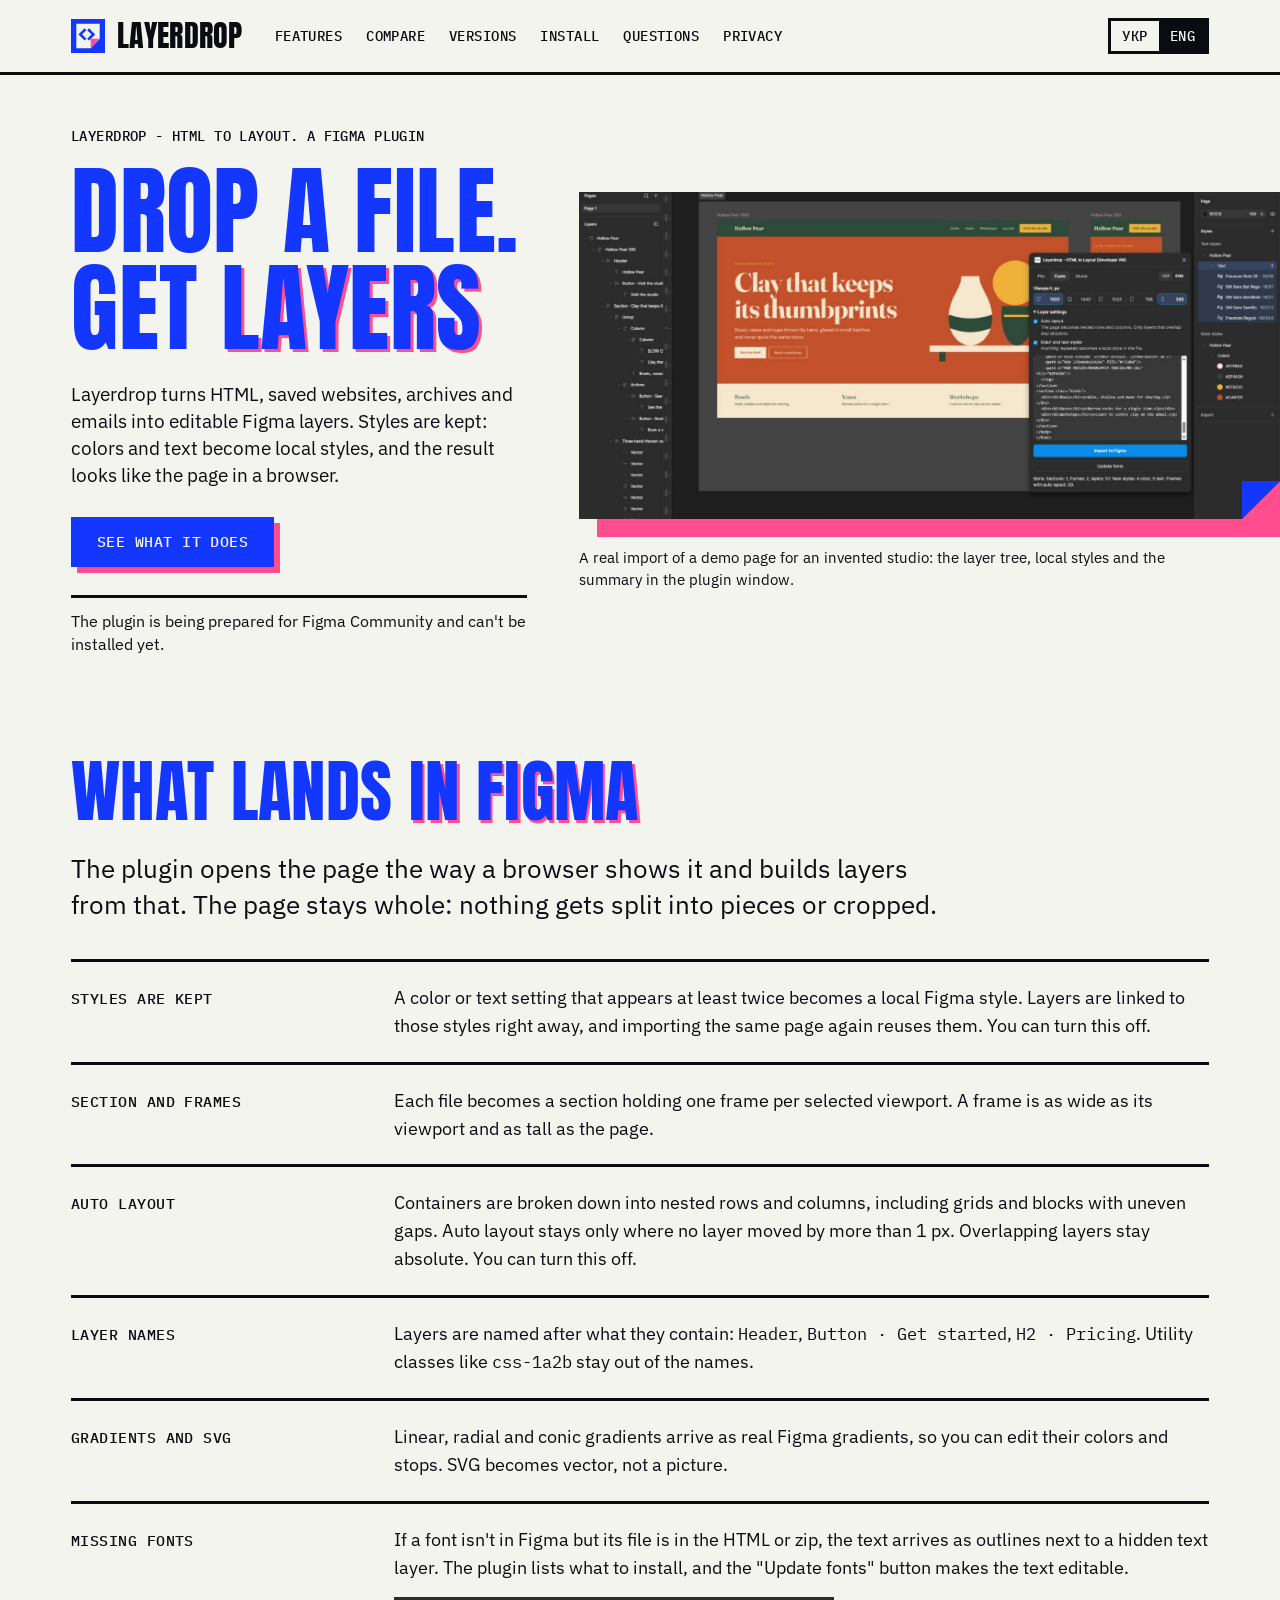
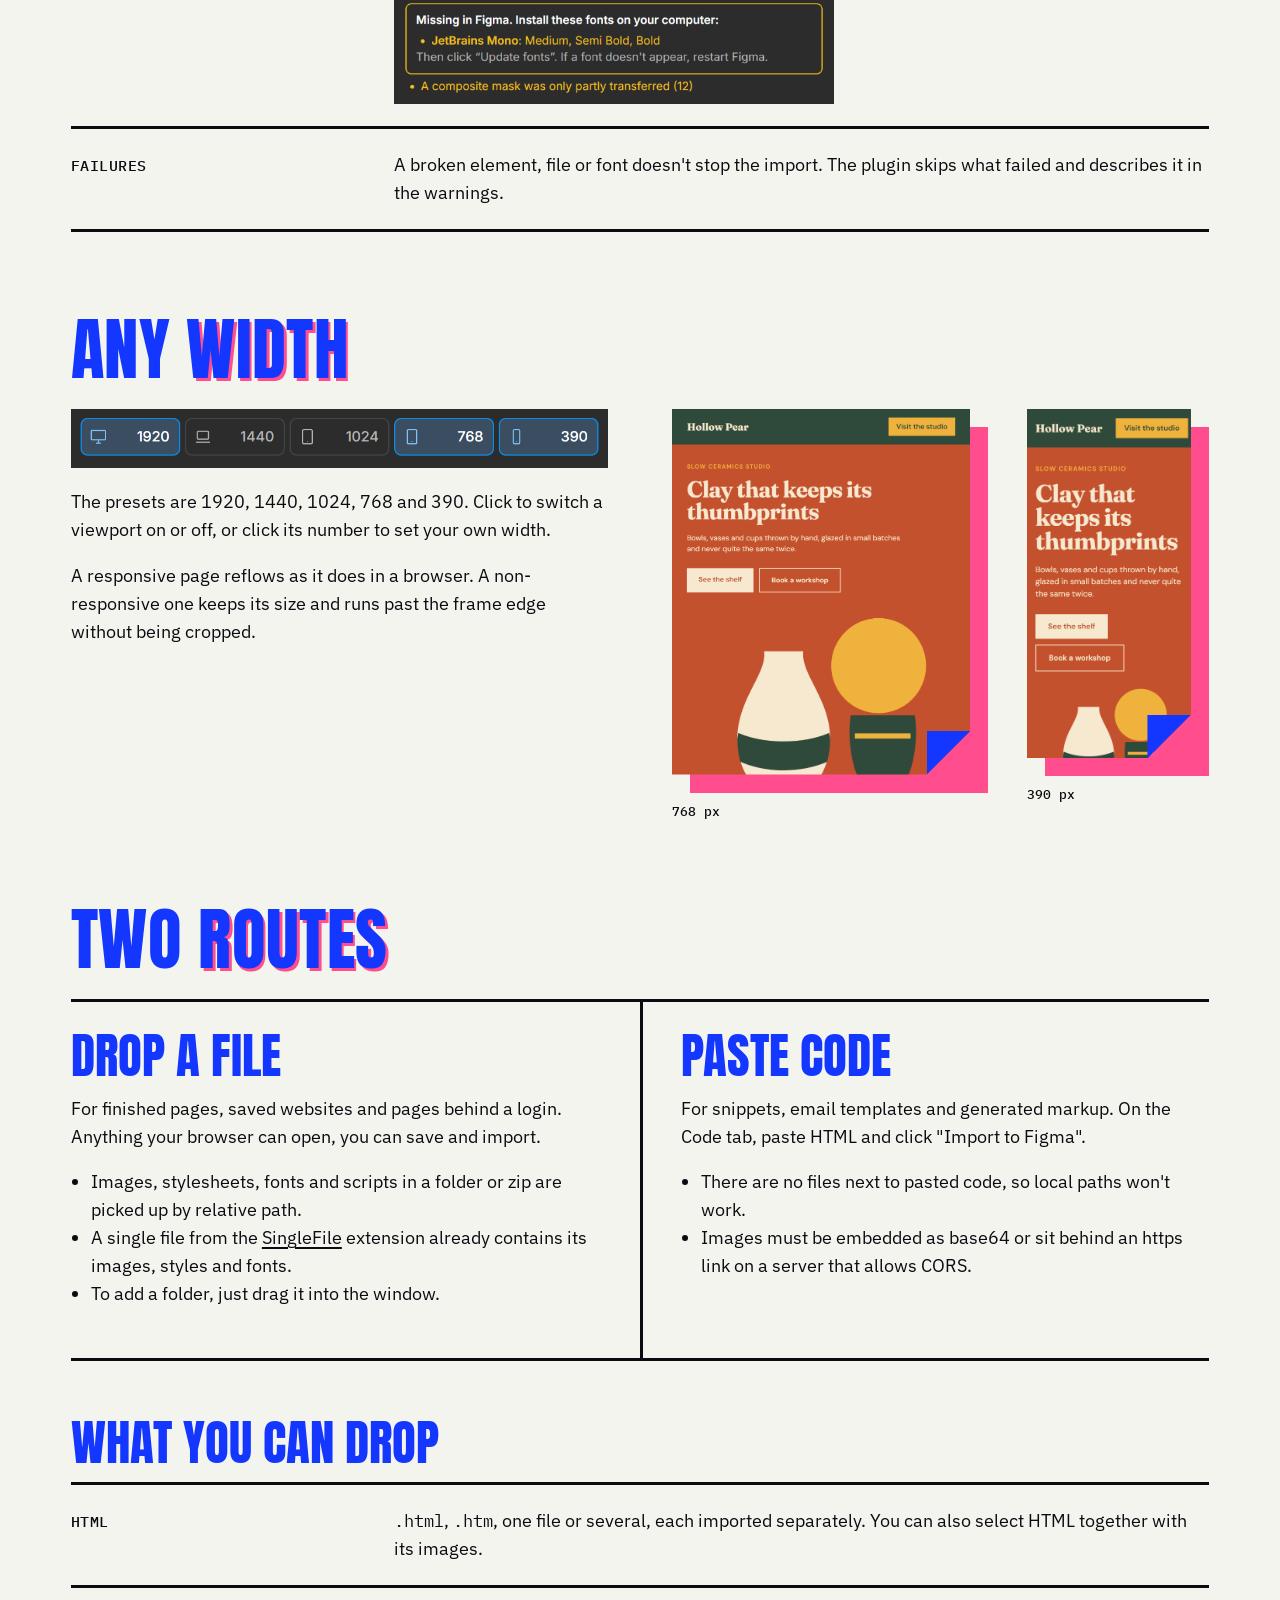
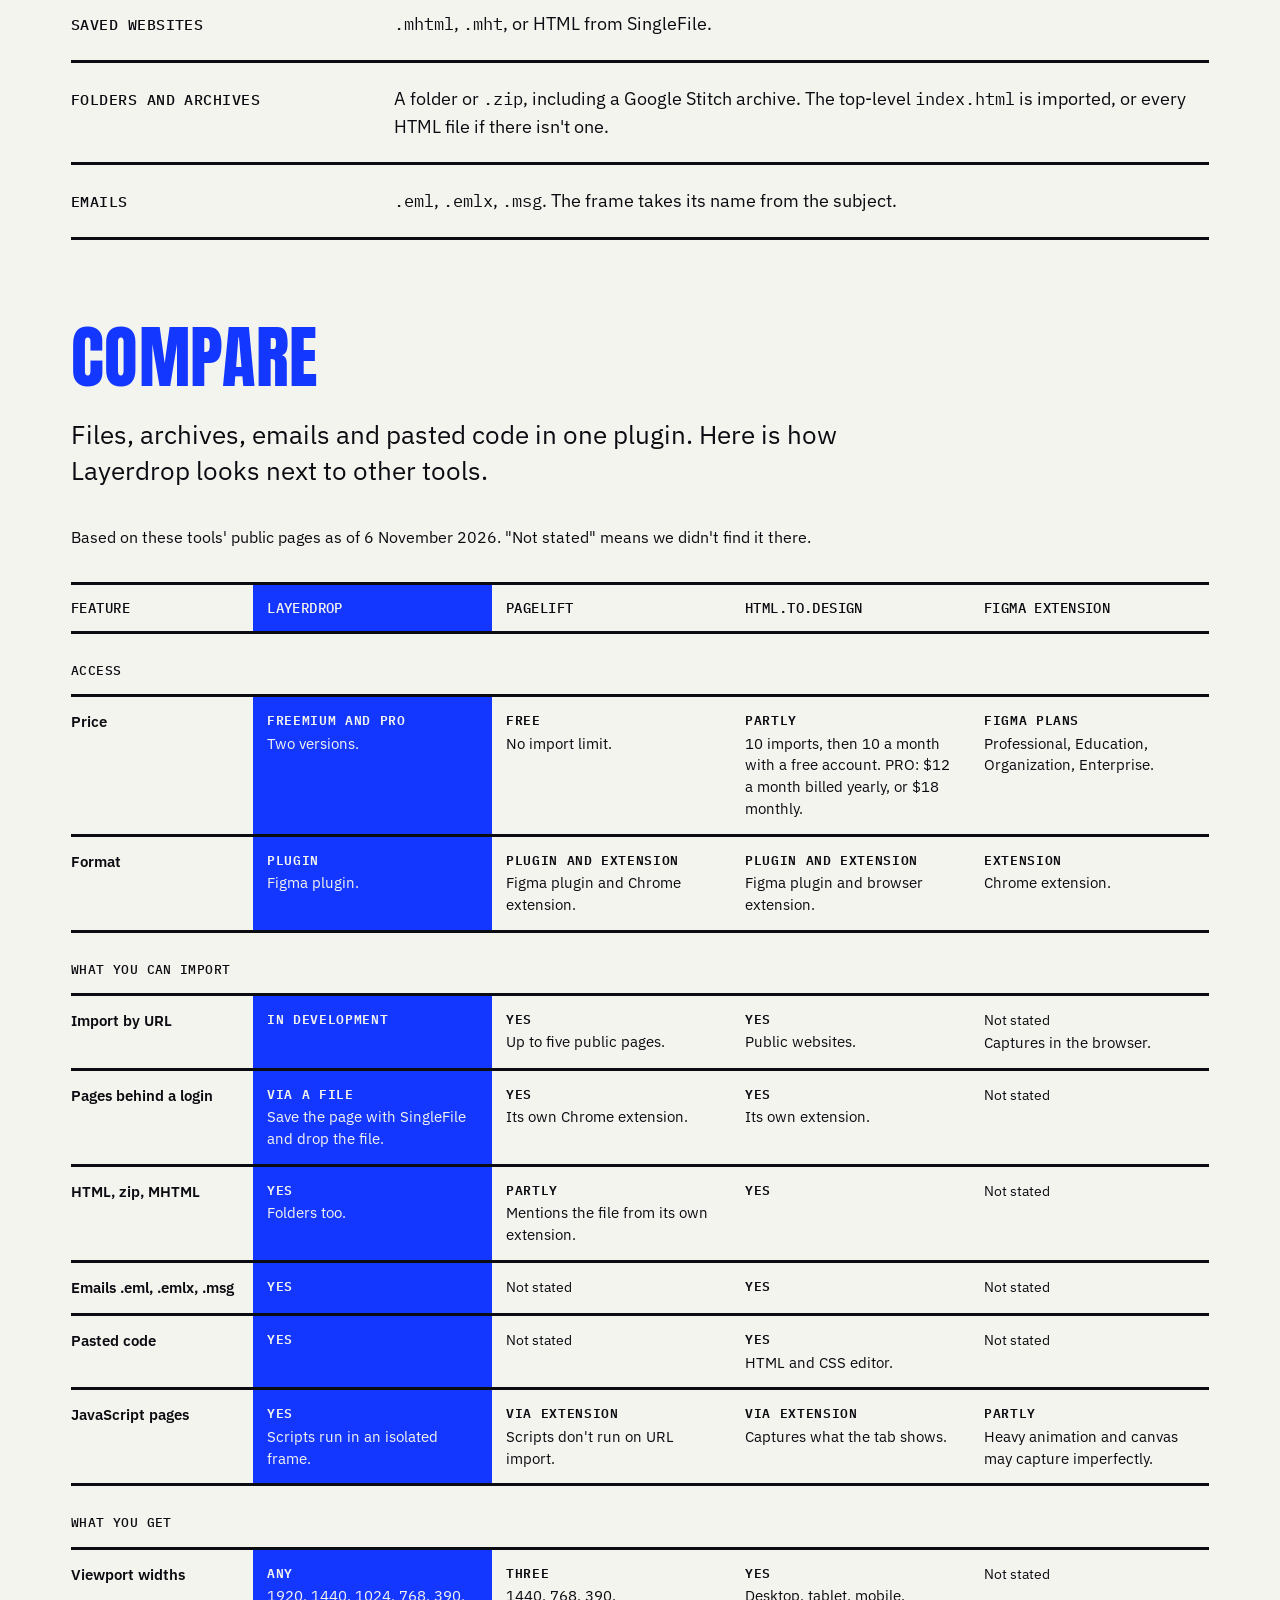
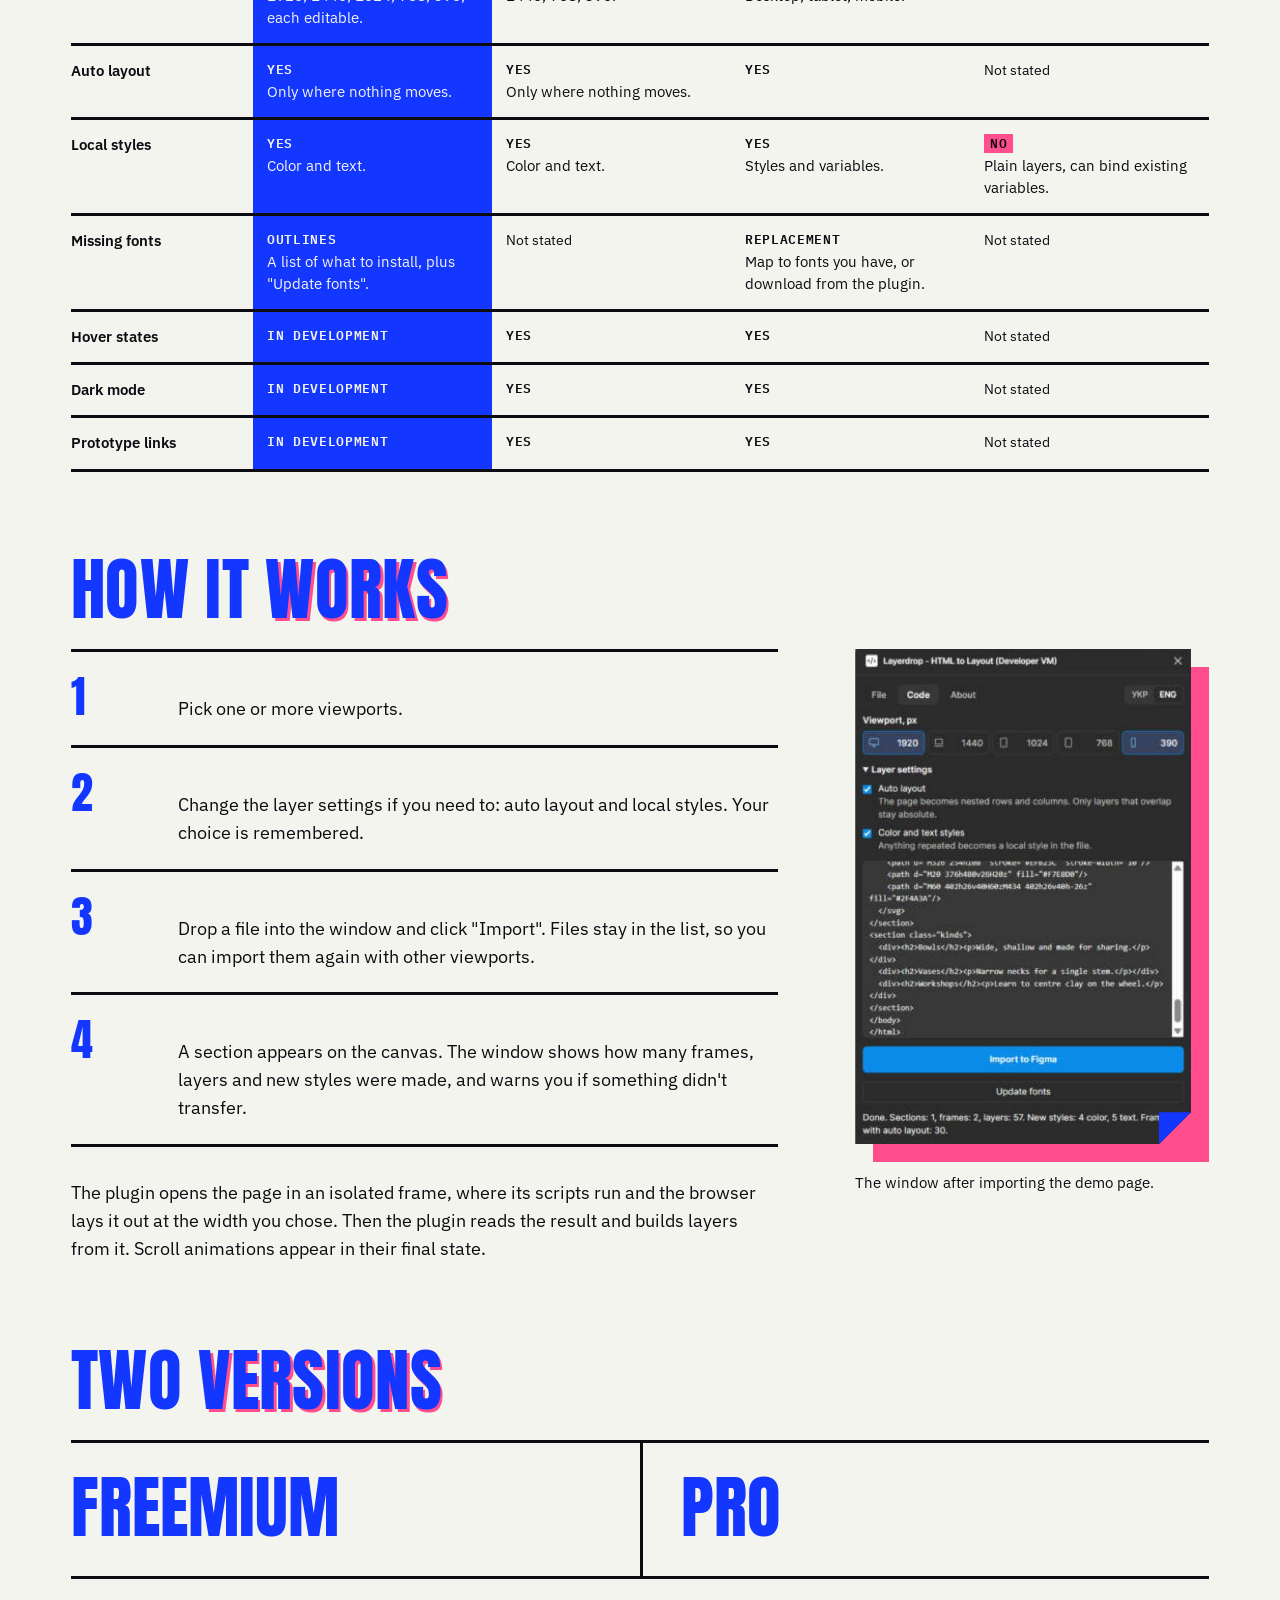
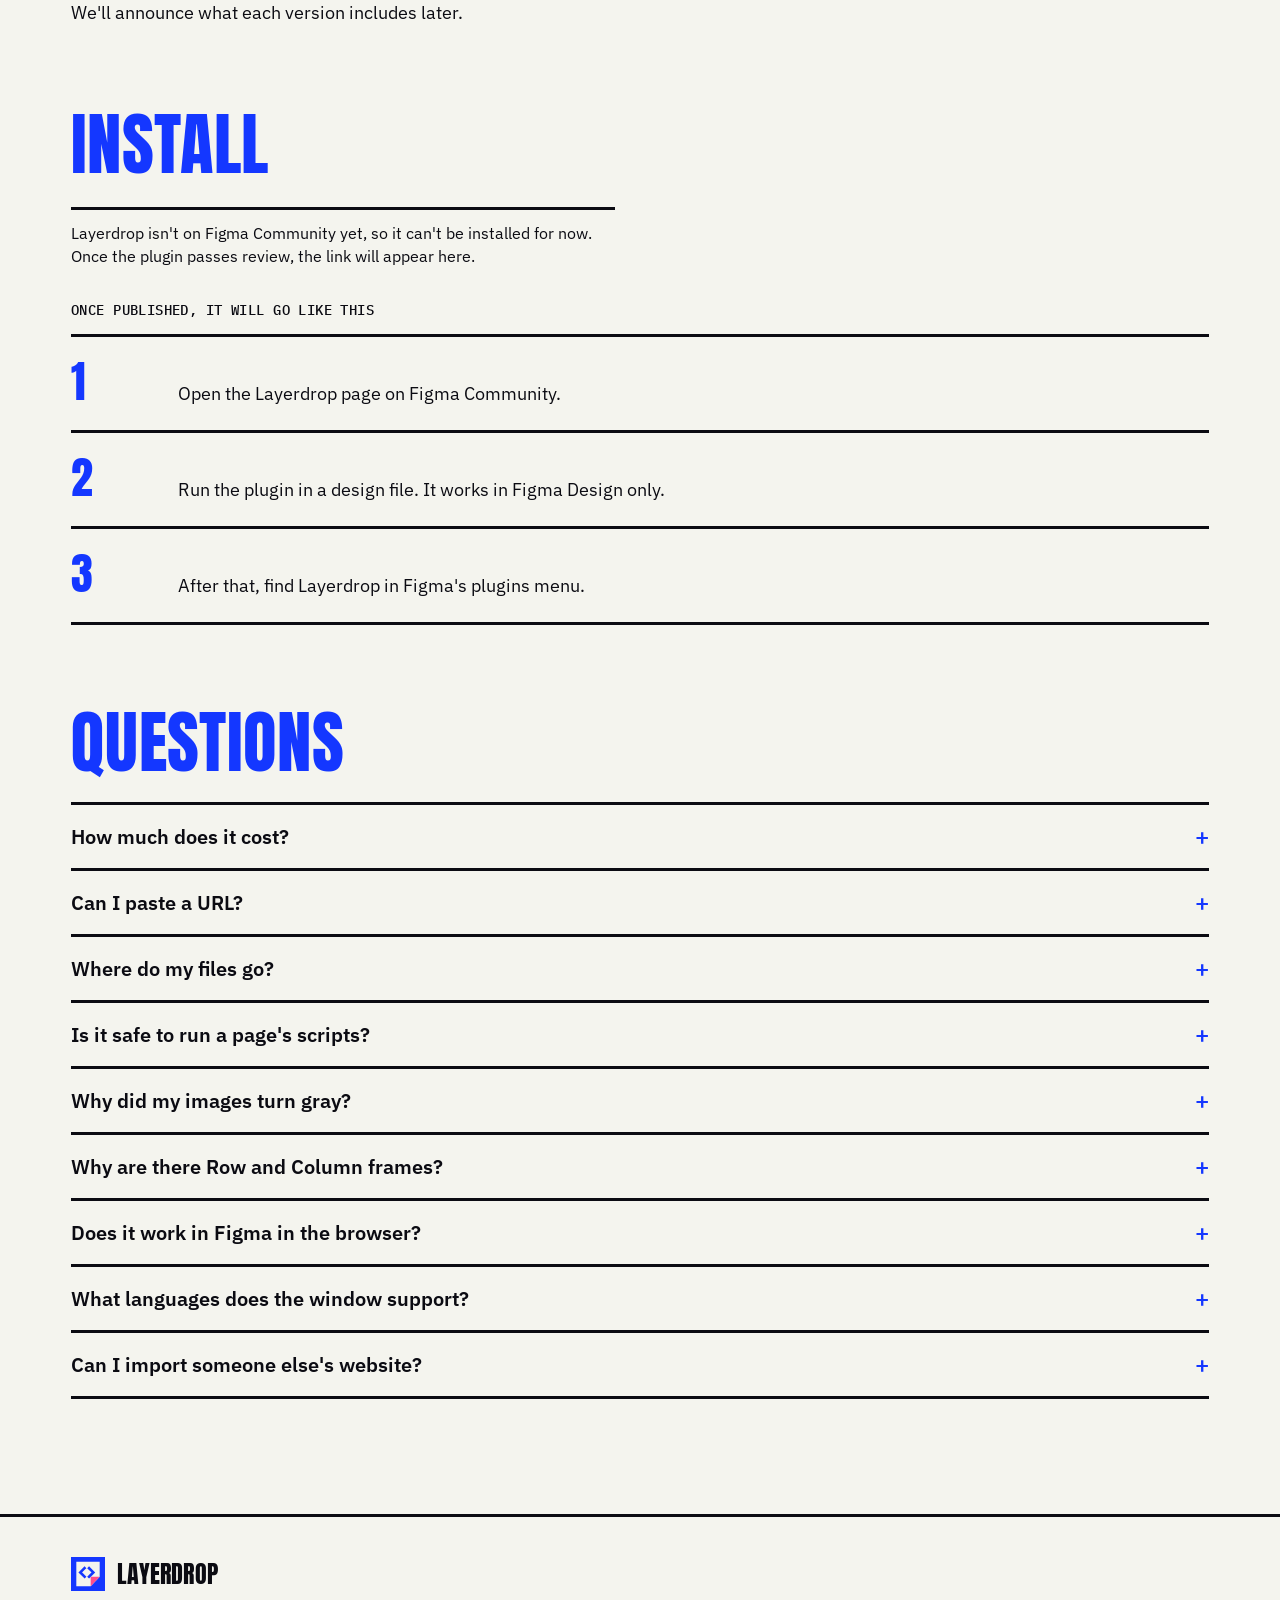
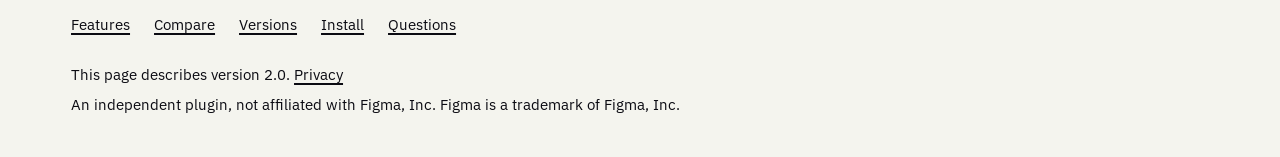
==== commit bc6804fd: "Show a real Figma import in the website hero The demo page was imported with the plugin, so the laye" ====
--- a/en/index.html
+++ b/en/index.html
@@ -20,7 +20,7 @@
 <link rel="icon" href="../assets/icon.svg" type="image/svg+xml">
 <link rel="icon" href="../assets/icon-128.png" type="image/png">
 <link rel="preload" href="../assets/fonts/anton-400-latin.woff2" as="font" type="font/woff2" crossorigin>
-<link rel="stylesheet" href="../assets/site.css?v=4">
+<link rel="stylesheet" href="../assets/site.css?v=5">
 <script src="../assets/community-link.js" defer></script>
 </head>
 <body>
@@ -55,11 +55,8 @@
       <p class="status" data-community-pending>The plugin is being prepared for Figma Community and can't be installed yet.</p>
     </div>
     <figure class="hero-shot">
-      <div class="hero-stage">
-        <div class="sheet"><img src="../assets/shots/frame-1920.png" width="1920" height="864" alt="An invented demo page for the Hollow Pear ceramics studio at 1920 wide: menu, large heading, buttons and a vector illustration."></div>
-        <img class="hero-window" src="../assets/shots/window.png" width="627" height="694" alt="The Layerdrop plugin window after an import: selected viewports, layer settings, the Import button and a summary of layers and styles.">
-      </div>
-      <figcaption>The Layerdrop window over a demo page for an invented studio, shown as a browser renders it.</figcaption>
+      <div class="sheet"><img src="../assets/shots/hero-figma.png" width="1523" height="711" alt="Figma after importing the Hollow Pear demo page with Layerdrop: the layer tree on the left, 1920 and 390 frames in the middle, and on the right the plugin window with its summary and local color and text styles."></div>
+      <figcaption>A real import of a demo page for an invented studio: the layer tree, local styles and the summary in the plugin window.</figcaption>
     </figure>
   </div>
 </section>
@@ -245,8 +242,8 @@
       <p class="after">The plugin opens the page in an isolated frame, where its scripts run and the browser lays it out at the width you chose. Then the plugin reads the result and builds layers from it. Scroll animations appear in their final state.</p>
     </div>
     <figure>
-      <div class="sheet window-sheet"><img src="../assets/shots/window.png" width="627" height="694" loading="lazy" alt="The plugin window: viewport switches, layer settings, the chosen file, the Import button and a summary with the number of layers and styles."></div>
-      <figcaption>The window after an import, with the file name hidden.</figcaption>
+      <div class="sheet window-sheet"><img src="../assets/shots/window.png" width="570" height="841" loading="lazy" alt="The plugin window after an import: viewport switches, layer settings, pasted code, the Import button and a summary of layers and styles."></div>
+      <figcaption>The window after importing the demo page.</figcaption>
     </figure>
   </div>
 </section>
--- a/assets/site.css
+++ b/assets/site.css
@@ -29,7 +29,7 @@
   --display: "Fira Sans Extra Condensed", Impact, sans-serif;
   --display-weight: 900;
 }
-html[lang="uk"] h1 { font-size: clamp(58px, min(6.2vw, 13.5vh), 130px); line-height: 1.1; }
+html[lang="uk"] h1 { font-size: clamp(54px, min(5.9vw, 13.5vh), 124px); line-height: 1.1; }
 html[lang="uk"] h2 { line-height: 1.12; }
 
 * { box-sizing: border-box; }
@@ -64,7 +64,7 @@
 
 h1, h2, h3 { margin: 0; font-weight: var(--display-weight); text-transform: uppercase; color: var(--blue); }
 h1, h2 { font-family: var(--display); letter-spacing: .005em; }
-h1 { font-size: clamp(64px, min(8.4vw, 17vh), 176px); line-height: 1; }
+h1 { font-size: clamp(64px, min(7.6vw, 17vh), 160px); line-height: 1; }
 h2 { font-size: clamp(44px, 5.4vw, 96px); line-height: 1; margin-bottom: .36em; }
 h3 { font: 600 22px/1.3 var(--sans); text-transform: none; color: var(--ink); }
 
@@ -106,16 +106,13 @@
 .hero .mono { margin-bottom: 16px; }
 .hero-grid {
   display: grid;
-  grid-template-columns: minmax(0, 46fr) minmax(0, 54fr);
+  grid-template-columns: minmax(0, 42fr) minmax(0, 58fr);
   gap: clamp(32px, 4vw, 64px);
   align-items: center;
 }
 .hero-copy h1 { margin-bottom: 24px; }
 .hero-copy .lede { font-size: clamp(19px, 1.5vw, 24px); margin-bottom: 0; }
 .hero-shot { margin: 0 calc(-1 * var(--gutter) - 18px) 0 0; }
-/* The plugin window sits on the frame it made and hangs just past its lower edge. */
-.hero-stage { position: relative; padding-bottom: 7%; }
-.hero-window { position: absolute; top: 12%; right: calc(var(--gutter) + 8px); width: 33%; box-shadow: 8px 8px 0 var(--ink); }
 
 .actions { display: flex; flex-wrap: wrap; align-items: center; gap: 16px 24px; margin: 28px 0 0; }
 .btn {
@@ -151,6 +148,7 @@
 figcaption { margin-top: 10px; font: 400 15px/1.45 var(--sans); }
 .viewports figcaption { font: 500 13px/1.45 var(--mono); }
 .hero-shot figcaption { padding-right: calc(var(--gutter) + 18px); }
+.hero-shot .sheet { --fold: clamp(24px, 3vw, 56px); }
 .sheet + figcaption { margin-top: 28px; }
 
 /* Rows split by a 3 px rule, never cards */
@@ -255,8 +253,6 @@
   .hero-copy .lede { order: 4; margin-top: 32px; font-size: 20px; }
   .hero-copy .actions { order: 5; }
   .hero-copy .status { order: 6; }
-  .hero-stage { padding-bottom: 24%; }
-  .hero-window { width: 40%; top: auto; bottom: 0; right: calc(var(--gutter) + 18px); }
   .how, .widths { grid-template-columns: 1fr; }
   .how figure { max-width: 420px; }
 }
@@ -287,8 +283,6 @@
   .ways > div { padding: 22px 0; }
   .ways > div + div { padding: 22px 0; border-left: 0; border-top: 3px solid var(--ink); }
   html[lang="uk"] h1 { font-size: 14.4vw; }
-  .hero-stage { padding-bottom: 55%; }
-  .hero-window { width: 62%; }
   html[lang="en"] h1 { font-size: 18.5vw; }
   .plans { grid-template-columns: 1fr; }
   .plan, .plan + .plan { padding: 20px 0; border-left: 0; }
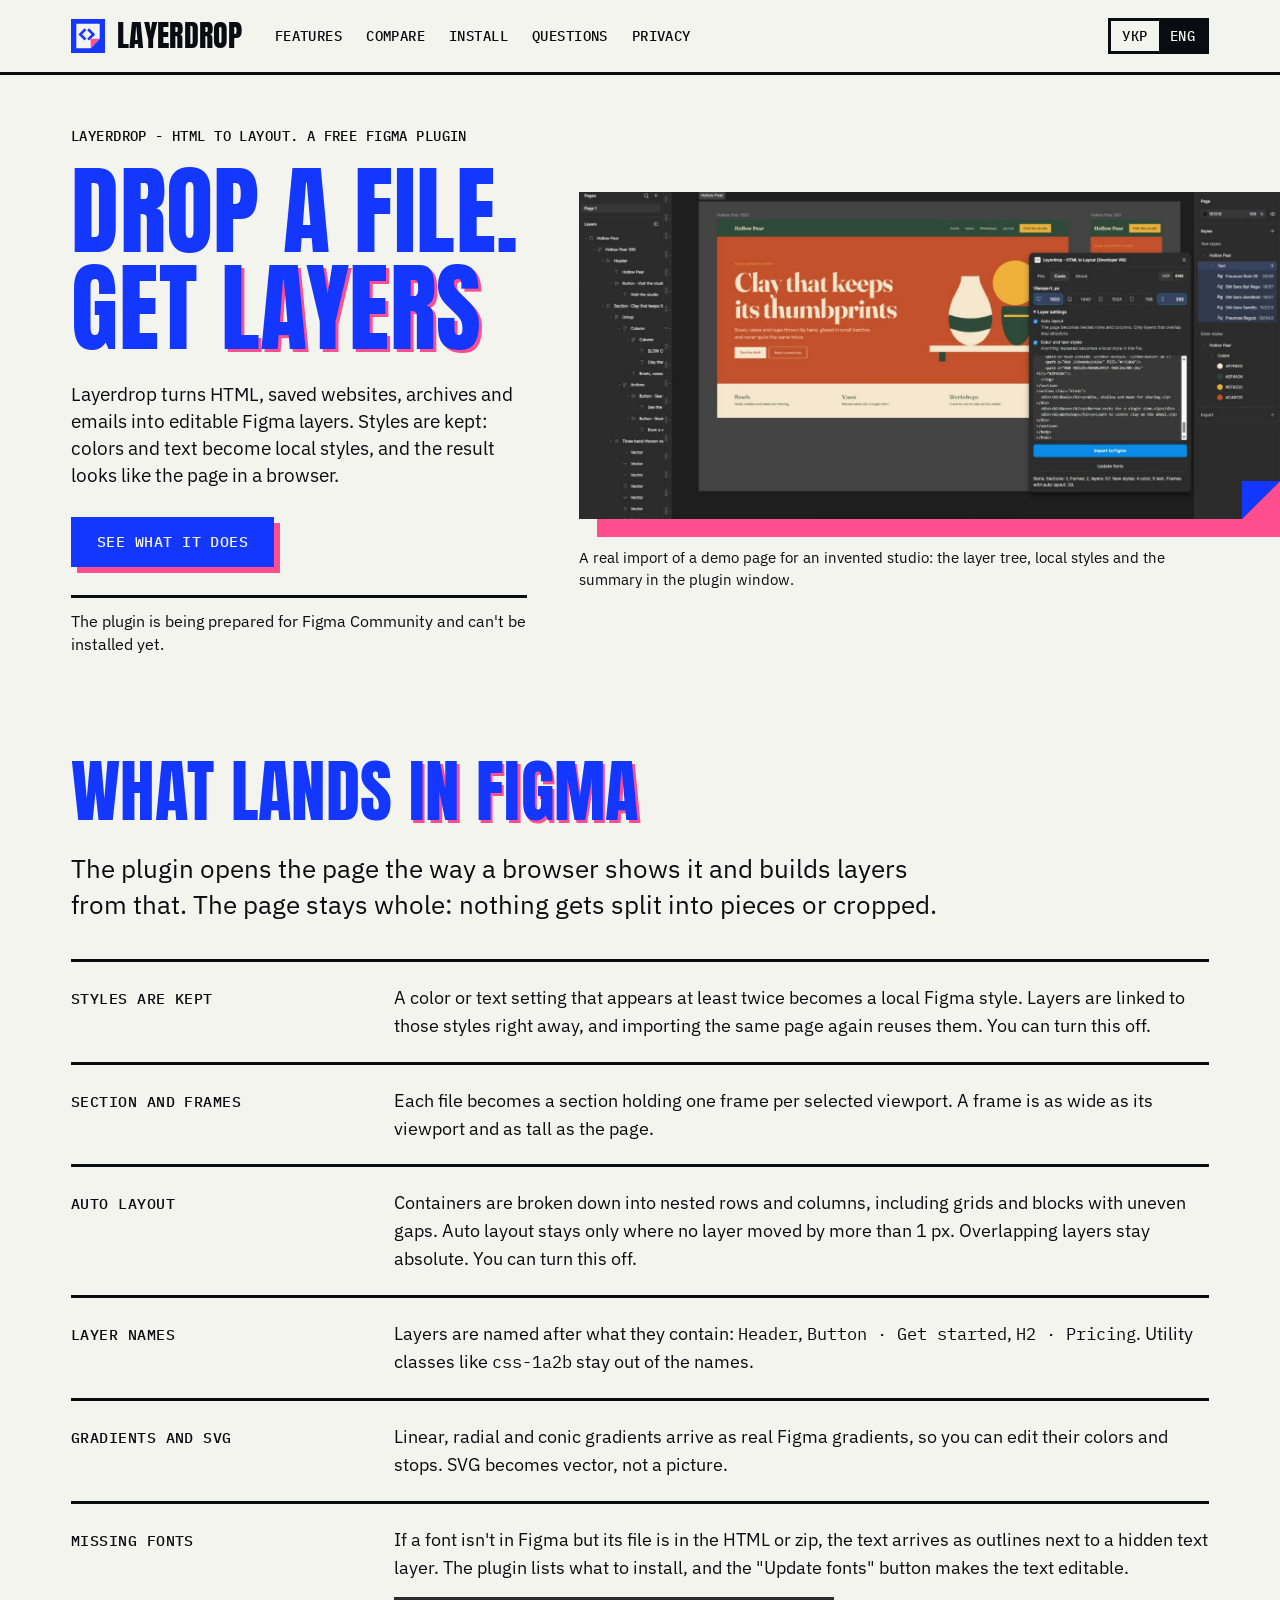
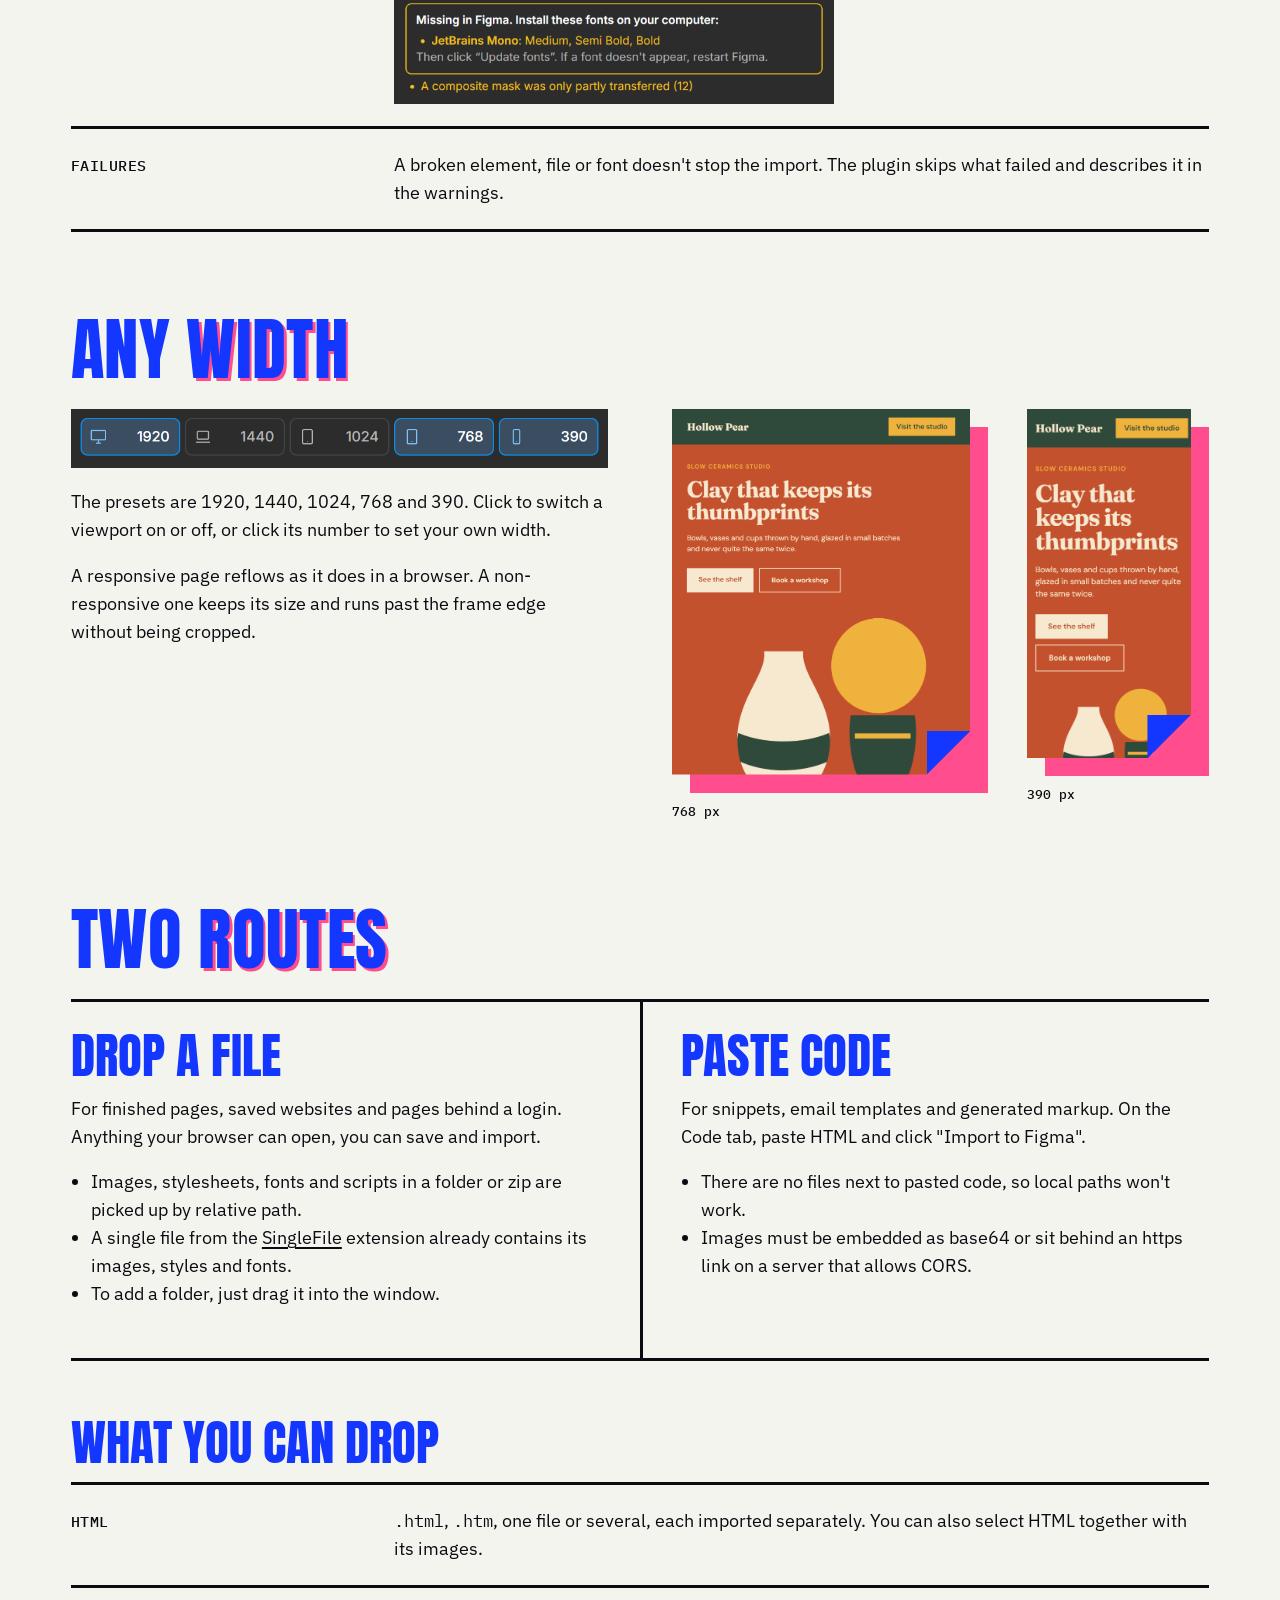
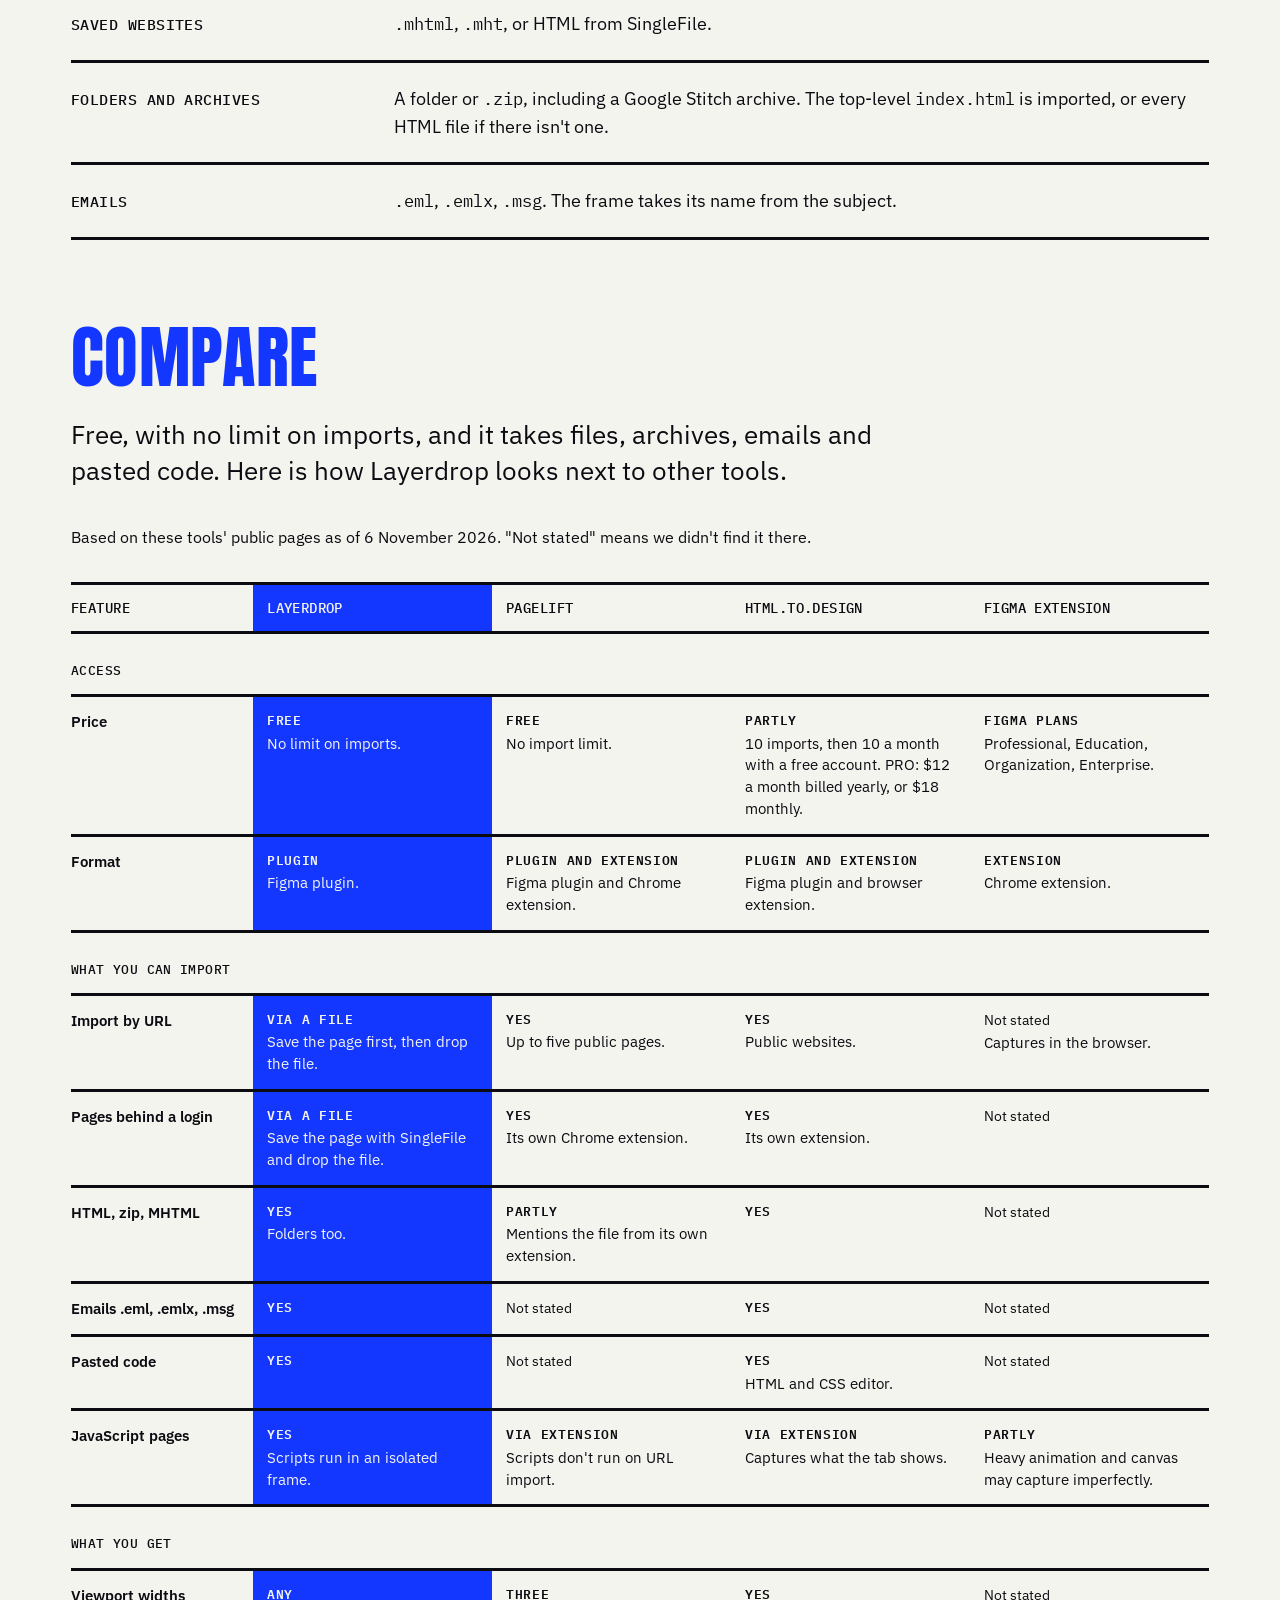
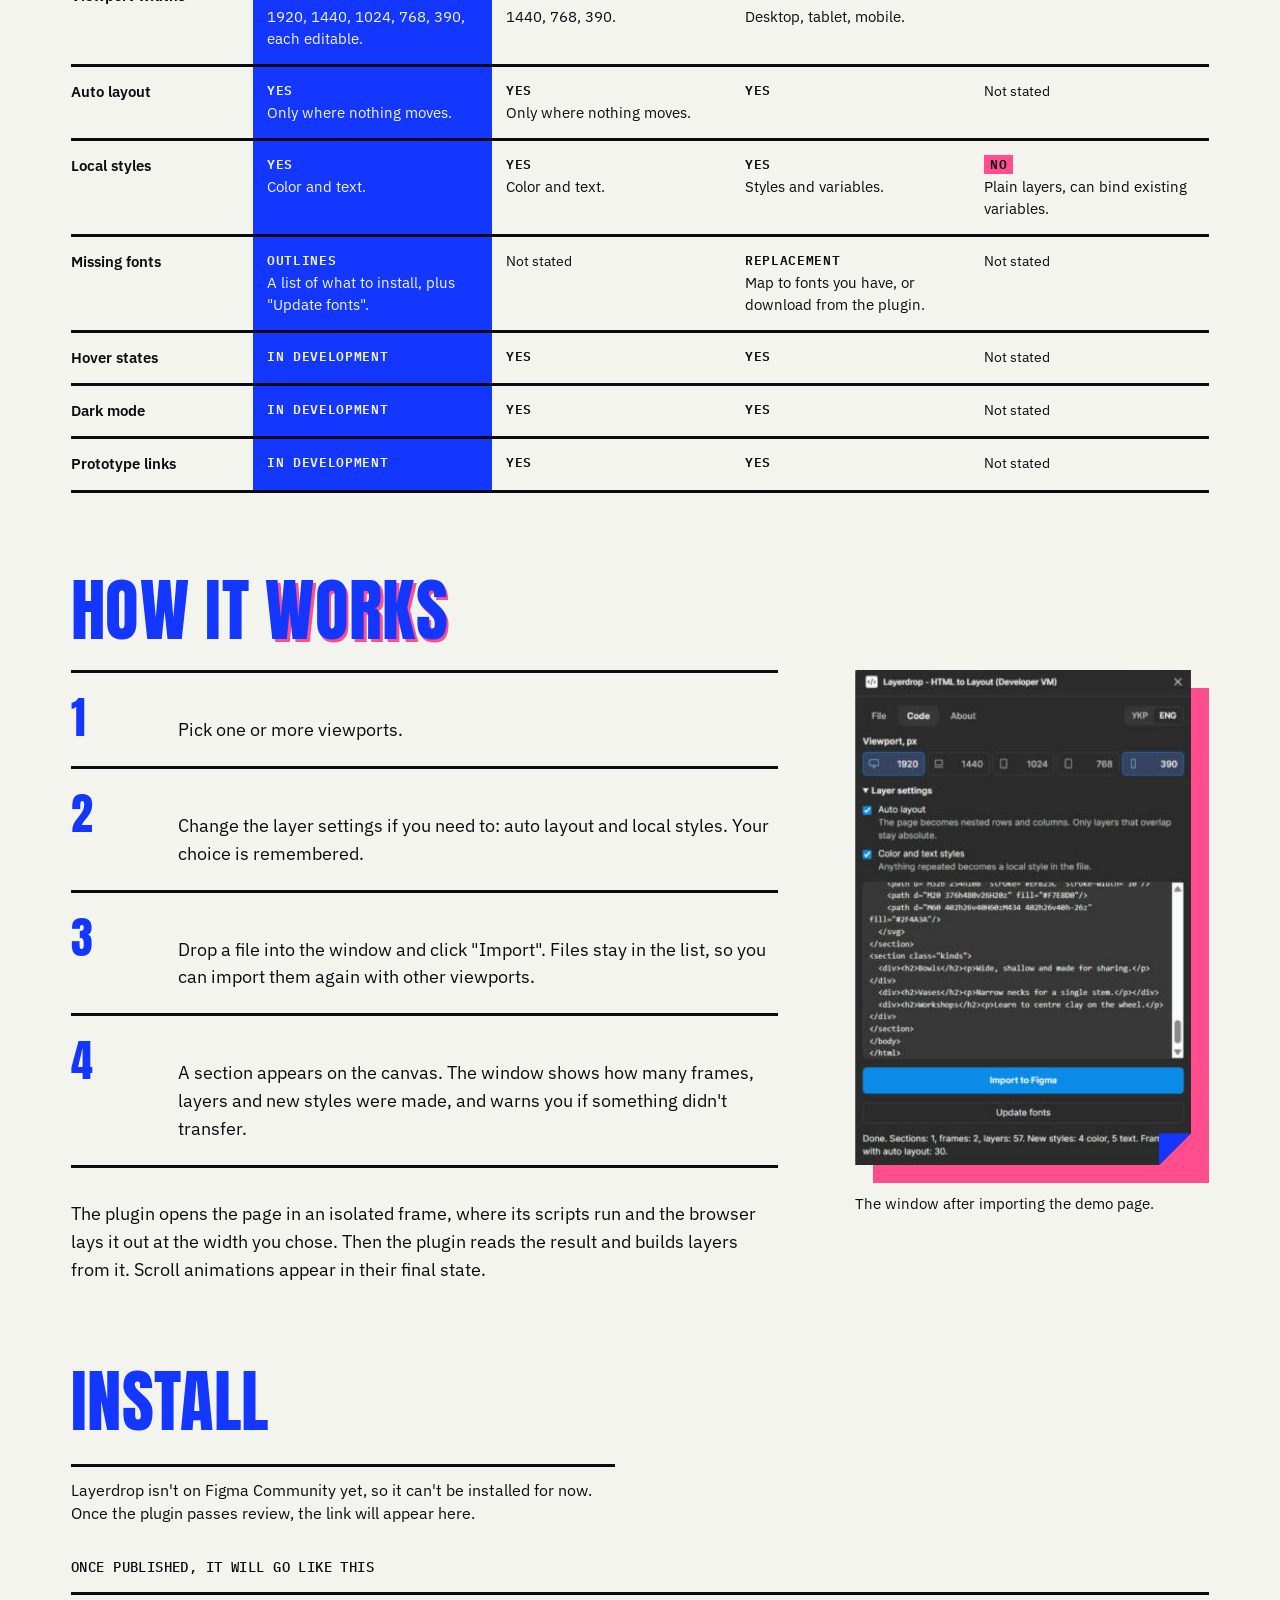
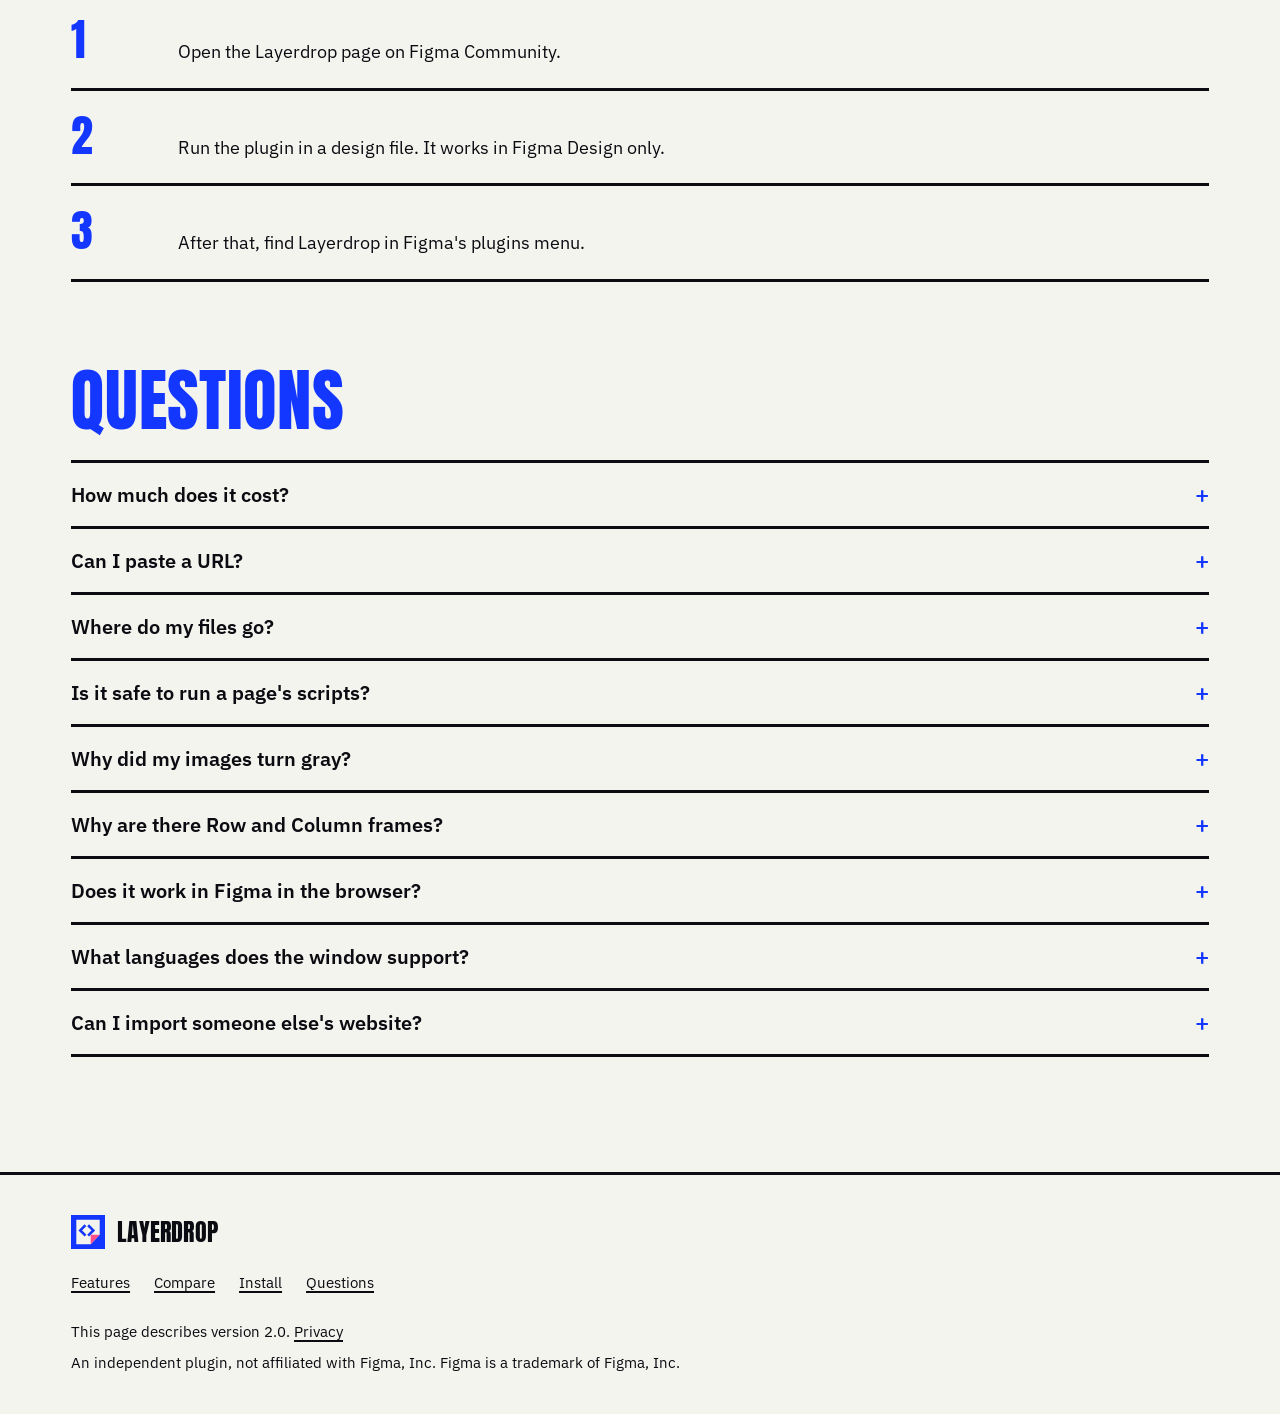
==== commit fbdbb253: "Say the plugin is free and has no URL import Remove the Freemium and Pro section. Import by URL is n" ====
--- a/en/index.html
+++ b/en/index.html
@@ -4,7 +4,7 @@
 <meta charset="utf-8">
 <meta name="viewport" content="width=device-width, initial-scale=1">
 <title>Layerdrop - HTML to Layout: a Figma plugin that turns HTML and saved websites into layers</title>
-<meta name="description" content="A Figma plugin: HTML, saved websites, zip files, folders and emails become editable layers with auto layout and styles.">
+<meta name="description" content="A free Figma plugin: HTML, saved websites, zip files, folders and emails become editable layers with auto layout and styles.">
 <link rel="canonical" href="https://ihorbliz.github.io/layerdrop/en/">
 <link rel="alternate" hreflang="uk" href="https://ihorbliz.github.io/layerdrop/">
 <link rel="alternate" hreflang="en" href="https://ihorbliz.github.io/layerdrop/en/">
@@ -20,7 +20,7 @@
 <link rel="icon" href="../assets/icon.svg" type="image/svg+xml">
 <link rel="icon" href="../assets/icon-128.png" type="image/png">
 <link rel="preload" href="../assets/fonts/anton-400-latin.woff2" as="font" type="font/woff2" crossorigin>
-<link rel="stylesheet" href="../assets/site.css?v=5">
+<link rel="stylesheet" href="../assets/site.css?v=6">
 <script src="../assets/community-link.js" defer></script>
 </head>
 <body>
@@ -30,7 +30,6 @@
   <nav aria-label="Sections">
     <a href="#features">Features</a>
     <a href="#compare">Compare</a>
-    <a href="#pricing">Versions</a>
     <a href="#install">Install</a>
     <a href="#faq">Questions</a>
     <a href="privacy/">Privacy</a>
@@ -45,7 +44,7 @@
 <section class="hero">
   <div class="hero-grid">
     <div class="hero-copy">
-      <p class="mono">Layerdrop - HTML to Layout. A Figma plugin</p>
+      <p class="mono">Layerdrop - HTML to Layout. A free Figma plugin</p>
       <h1>Drop a file.<br>Get <span class="ink2">layers</span></h1>
       <p class="lede">Layerdrop turns HTML, saved websites, archives and emails into editable Figma layers. Styles are kept: colors and text become local styles, and the result looks like the page in a browser.</p>
       <div class="actions">
@@ -129,7 +128,7 @@
 
 <section id="compare">
   <h2 id="compare-title">Compare</h2>
-  <p class="lede">Files, archives, emails and pasted code in one plugin. Here is how Layerdrop looks next to other tools.</p>
+  <p class="lede">Free, with no limit on imports, and it takes files, archives, emails and pasted code. Here is how Layerdrop looks next to other tools.</p>
   <p class="note">Based on these tools' public pages as of 6 November 2026. "Not stated" means we didn't find it there.</p>
   <a class="table-skip" href="#how">Skip the table</a>
   <table class="compare" role="table" aria-labelledby="compare-title">
@@ -145,7 +144,7 @@
     <tbody role="rowgroup">
       <tr role="row" class="group-row"><th role="rowheader" colspan="5" scope="rowgroup" class="group">Access</th></tr>
       <tr role="row"><th role="rowheader" scope="row">Price</th>
-        <td role="cell" class="us" data-label="Layerdrop"><span><b class="v">Freemium and Pro</b>Two versions.</span></td>
+        <td role="cell" class="us" data-label="Layerdrop"><span><b class="v">Free</b>No limit on imports.</span></td>
         <td role="cell" data-label="Pagelift"><span><b class="v">Free</b>No import limit.</span></td>
         <td role="cell" data-label="html.to.design"><span><b class="v">Partly</b>10 imports, then 10 a month with a free account. PRO: $12 a month billed yearly, or $18 monthly.</span></td>
         <td role="cell" data-label="Figma ext."><span><b class="v">Figma plans</b>Professional, Education, Organization, Enterprise.</span></td></tr>
@@ -158,7 +157,7 @@
     <tbody role="rowgroup">
       <tr role="row" class="group-row"><th role="rowheader" colspan="5" scope="rowgroup" class="group">What you can import</th></tr>
       <tr role="row"><th role="rowheader" scope="row">Import by URL</th>
-        <td role="cell" class="us" data-label="Layerdrop"><span><b class="v">In development</b></span></td>
+        <td role="cell" class="us" data-label="Layerdrop"><span><b class="v">Via a file</b>Save the page first, then drop the file.</span></td>
         <td role="cell" data-label="Pagelift"><span><b class="v">Yes</b>Up to five public pages.</span></td>
         <td role="cell" data-label="html.to.design"><span><b class="v">Yes</b>Public websites.</span></td>
         <td role="cell" data-label="Figma ext."><span><b class="v ns">Not stated</b>Captures in the browser.</span></td></tr>
@@ -248,15 +247,6 @@
   </div>
 </section>
 
-<section id="pricing">
-  <h2>Two <span class="ink2">versions</span></h2>
-  <div class="plans">
-    <div class="plan"><h3>Freemium</h3></div>
-    <div class="plan"><h3>Pro</h3></div>
-  </div>
-  <p class="plans-note">We'll announce what each version includes later.</p>
-</section>
-
 <section id="install">
   <h2>Install</h2>
   <p class="status gap-b" data-community-pending>Layerdrop isn't on Figma Community yet, so it can't be installed for now. Once the plugin passes review, the link will appear here.</p>
@@ -272,8 +262,8 @@
 <section id="faq">
   <h2>Questions</h2>
   <div class="faq">
-    <details><summary>How much does it cost?</summary><div>There will be two versions: Freemium and Pro. We'll announce what each one includes later.</div></details>
-    <details><summary>Can I paste a URL?</summary><div>Import by URL is in development. For now, save the page with SingleFile and drop the file: its scripts have already run, and this works for pages behind a login too.</div></details>
+    <details><summary>How much does it cost?</summary><div>Layerdrop is free, with no limit on imports.</div></details>
+    <details><summary>Can I paste a URL?</summary><div>The plugin doesn't take links, so the page has to be saved first. Save it with SingleFile and drop the file: its scripts have already run, and this works for pages behind a login too.</div></details>
     <details><summary>Where do my files go?</summary><div>Nowhere, because the plugin has no server to send them to. The only requests come from the page itself and, for a font that failed to load, from the plugin to Google Fonts. See the <a href="privacy/">privacy policy</a> for details.</div></details>
     <details><summary>Is it safe to run a page's scripts?</summary><div>The page runs in an isolated frame and can't reach the plugin or your Figma file. But its scripts can make their own internet requests, and an infinite loop can freeze the window. Don't import pages you don't trust.</div></details>
     <details><summary>Why did my images turn gray?</summary><div>The plugin couldn't get the file: there was no folder next to it, or the server doesn't allow CORS. Drop a folder or zip, or save the page with SingleFile, which embeds images in the file.</div></details>
@@ -287,7 +277,7 @@
 
 <footer>
   <a class="logo" href="./"><img src="../assets/icon.svg" alt="" width="28" height="28">Layerdrop</a>
-  <nav aria-label="Sections"><a href="#features">Features</a><a href="#compare">Compare</a><a href="#pricing">Versions</a><a href="#install">Install</a><a href="#faq">Questions</a></nav>
+  <nav aria-label="Sections"><a href="#features">Features</a><a href="#compare">Compare</a><a href="#install">Install</a><a href="#faq">Questions</a></nav>
   <p>This page describes version 2.0. <a href="privacy/">Privacy</a></p>
   <p>An independent plugin, not affiliated with Figma, Inc. Figma is a trademark of Figma, Inc.</p>
 </footer>
--- a/assets/site.css
+++ b/assets/site.css
@@ -194,13 +194,6 @@
 .compare .n { background: var(--pink); color: var(--ink); width: fit-content; padding: 0 6px; }
 .compare th.group { font: 500 13px/1.4 var(--mono); letter-spacing: .03em; text-transform: uppercase; padding-top: 28px; }
 .table-skip { display: none; margin-top: 20px; padding: 10px 0; font-weight: 600; }
-
-/* Pricing */
-.plans { display: grid; grid-template-columns: 1fr 1fr; border-top: 3px solid var(--ink); border-bottom: 3px solid var(--ink); }
-.plan { padding: 28px clamp(24px, 3vw, 48px) 32px 0; }
-.plan + .plan { padding-left: clamp(24px, 3vw, 48px); padding-right: 0; border-left: 3px solid var(--ink); }
-.plan h3 { font: var(--display-weight) clamp(44px, 5.4vw, 96px)/1.05 var(--display); text-transform: uppercase; color: var(--blue); }
-.plans-note { margin-top: 20px; }
 
 /* Steps */
 .window-sheet { --fold: 32px; }
@@ -284,9 +277,6 @@
   .ways > div + div { padding: 22px 0; border-left: 0; border-top: 3px solid var(--ink); }
   html[lang="uk"] h1 { font-size: 14.4vw; }
   html[lang="en"] h1 { font-size: 18.5vw; }
-  .plans { grid-template-columns: 1fr; }
-  .plan, .plan + .plan { padding: 20px 0; border-left: 0; }
-  .plan + .plan { border-top: 3px solid var(--ink); }
   .faq summary { font-size: 18px; }
   .faq details > div { padding-right: 0; }
   .top { padding-block: 14px; gap: 10px 16px; }
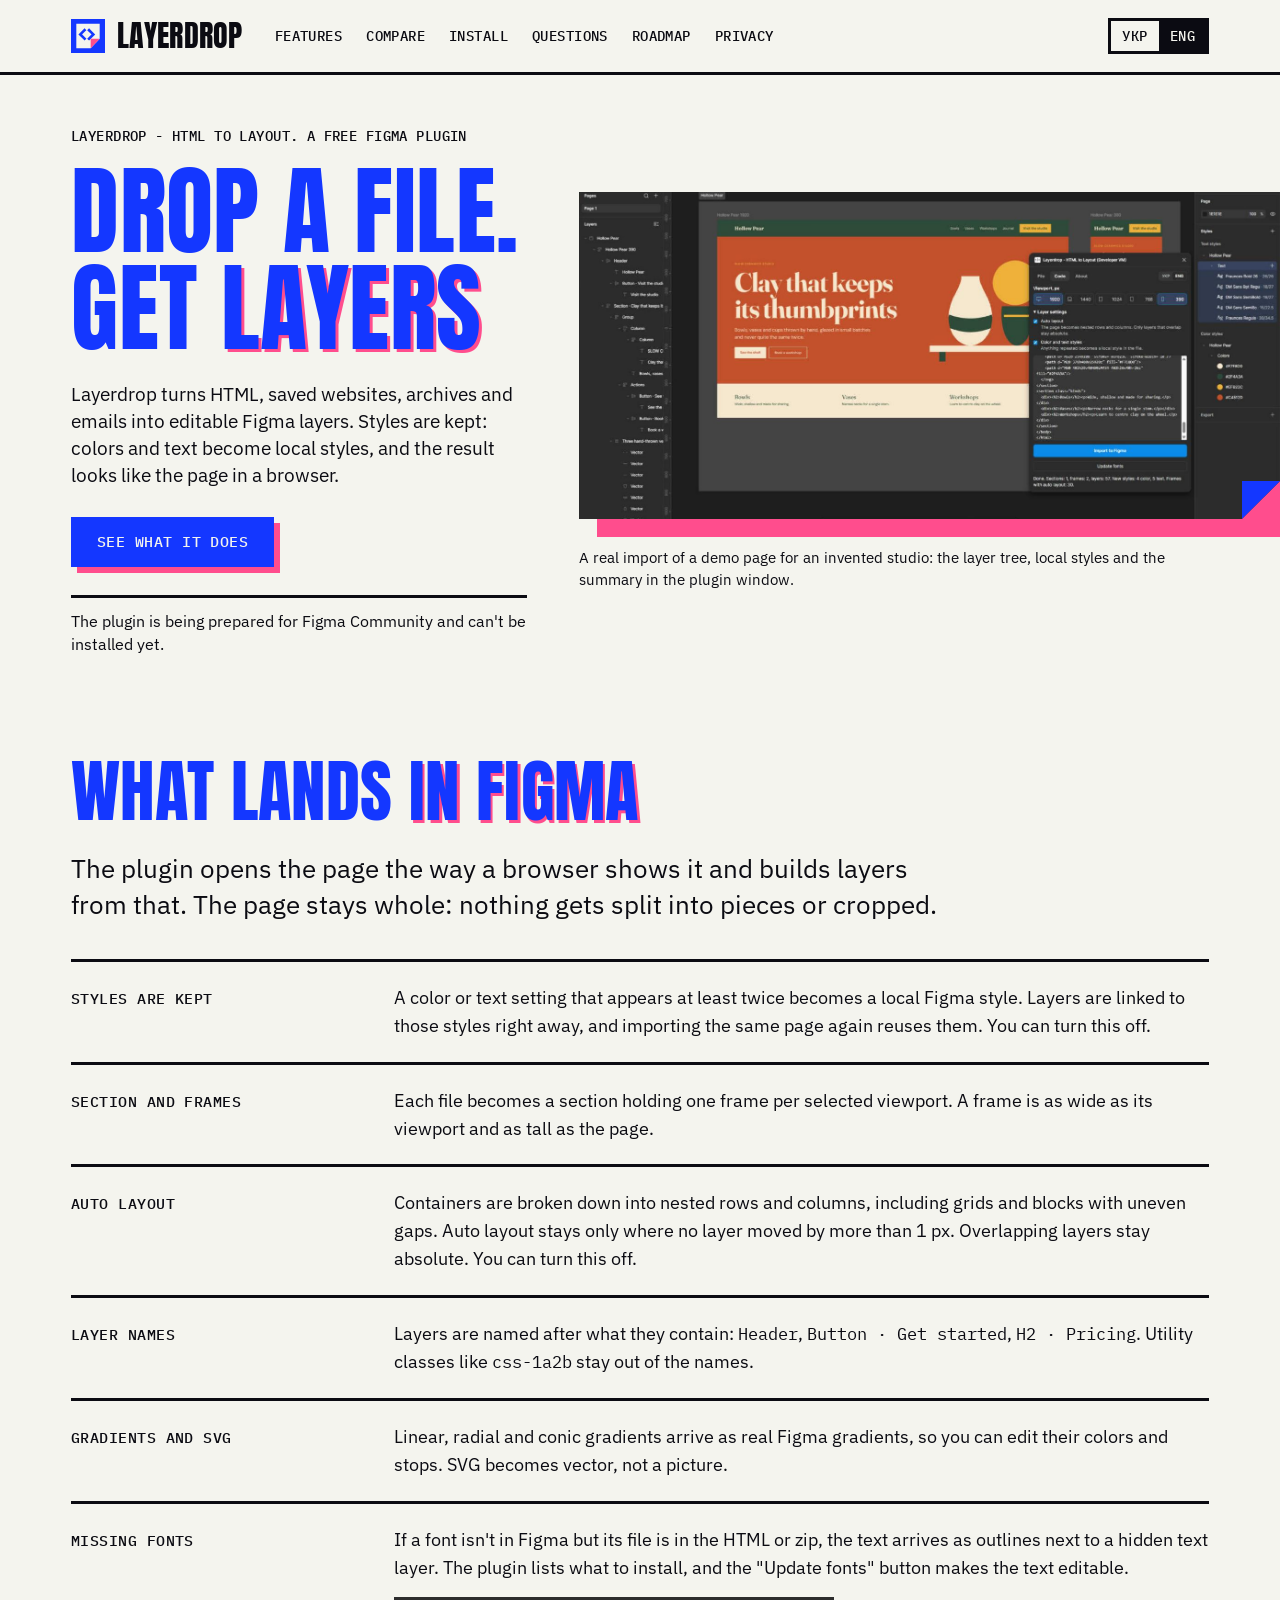
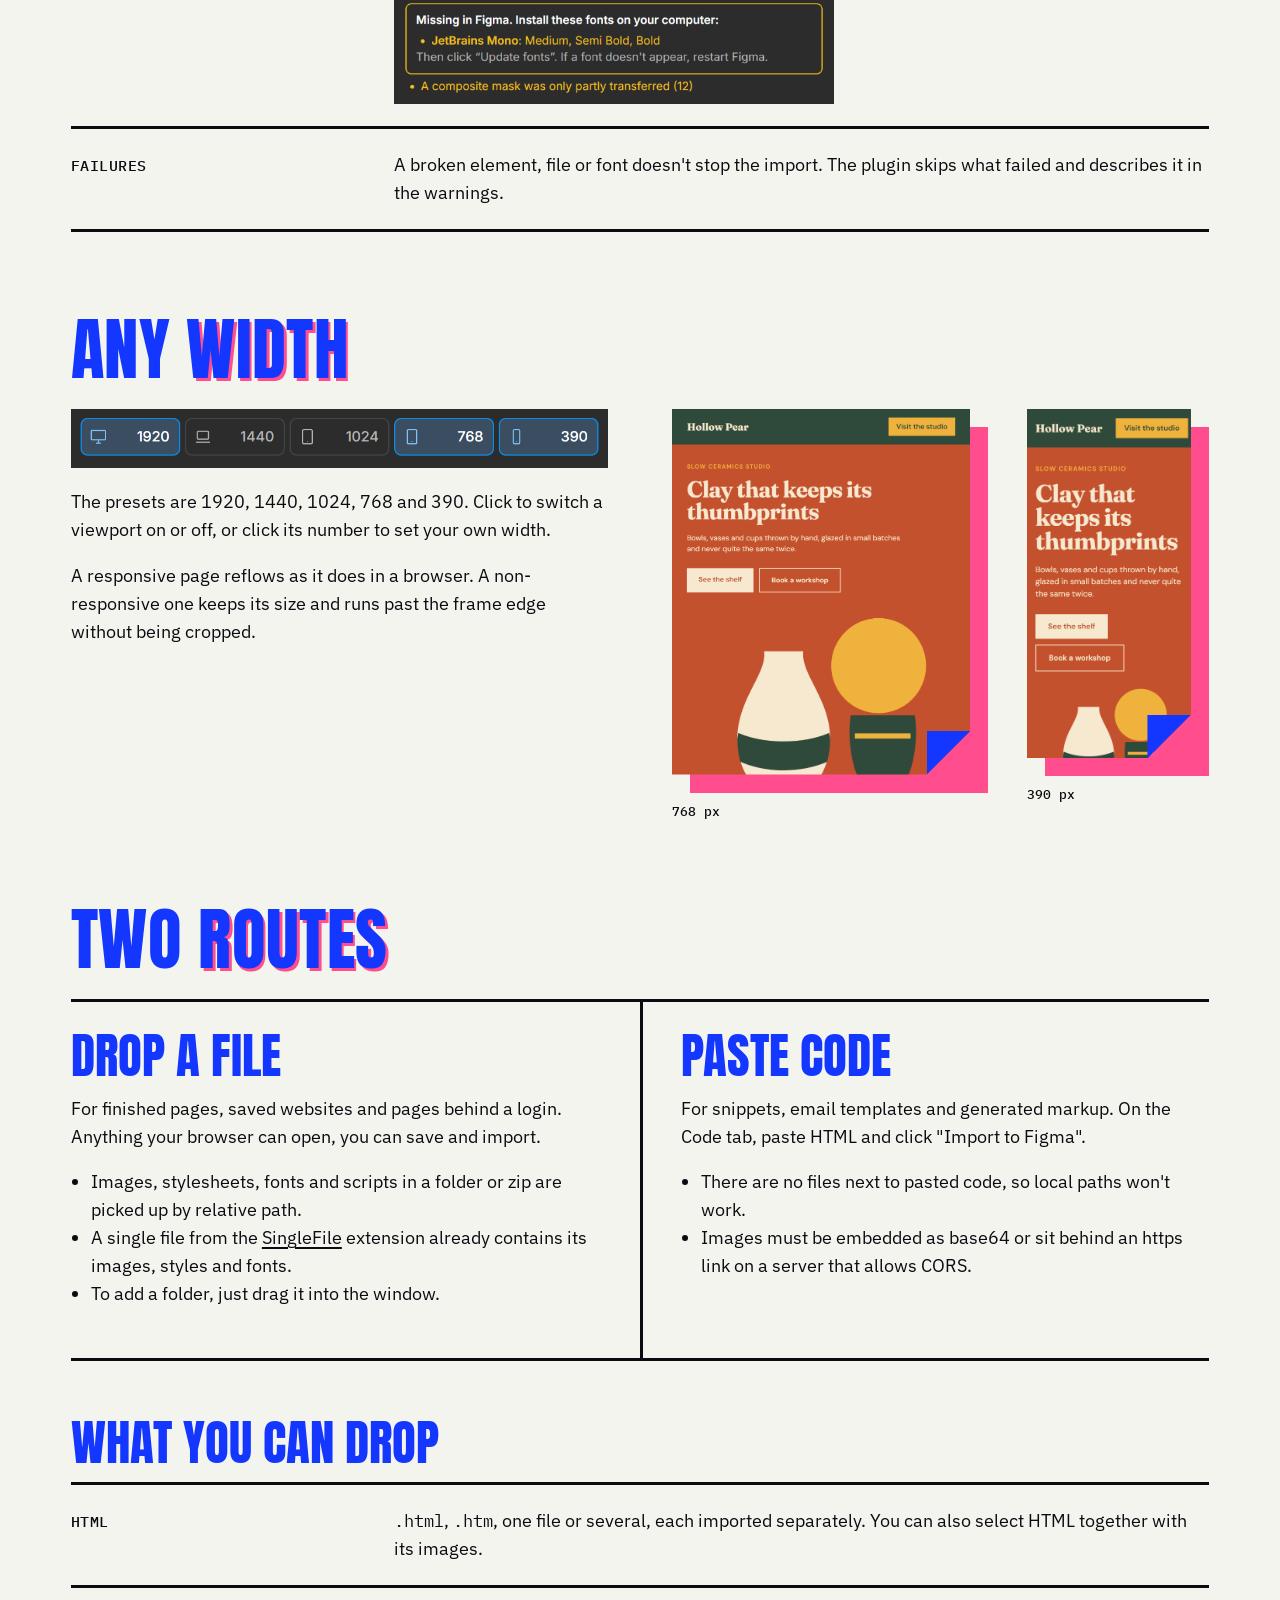
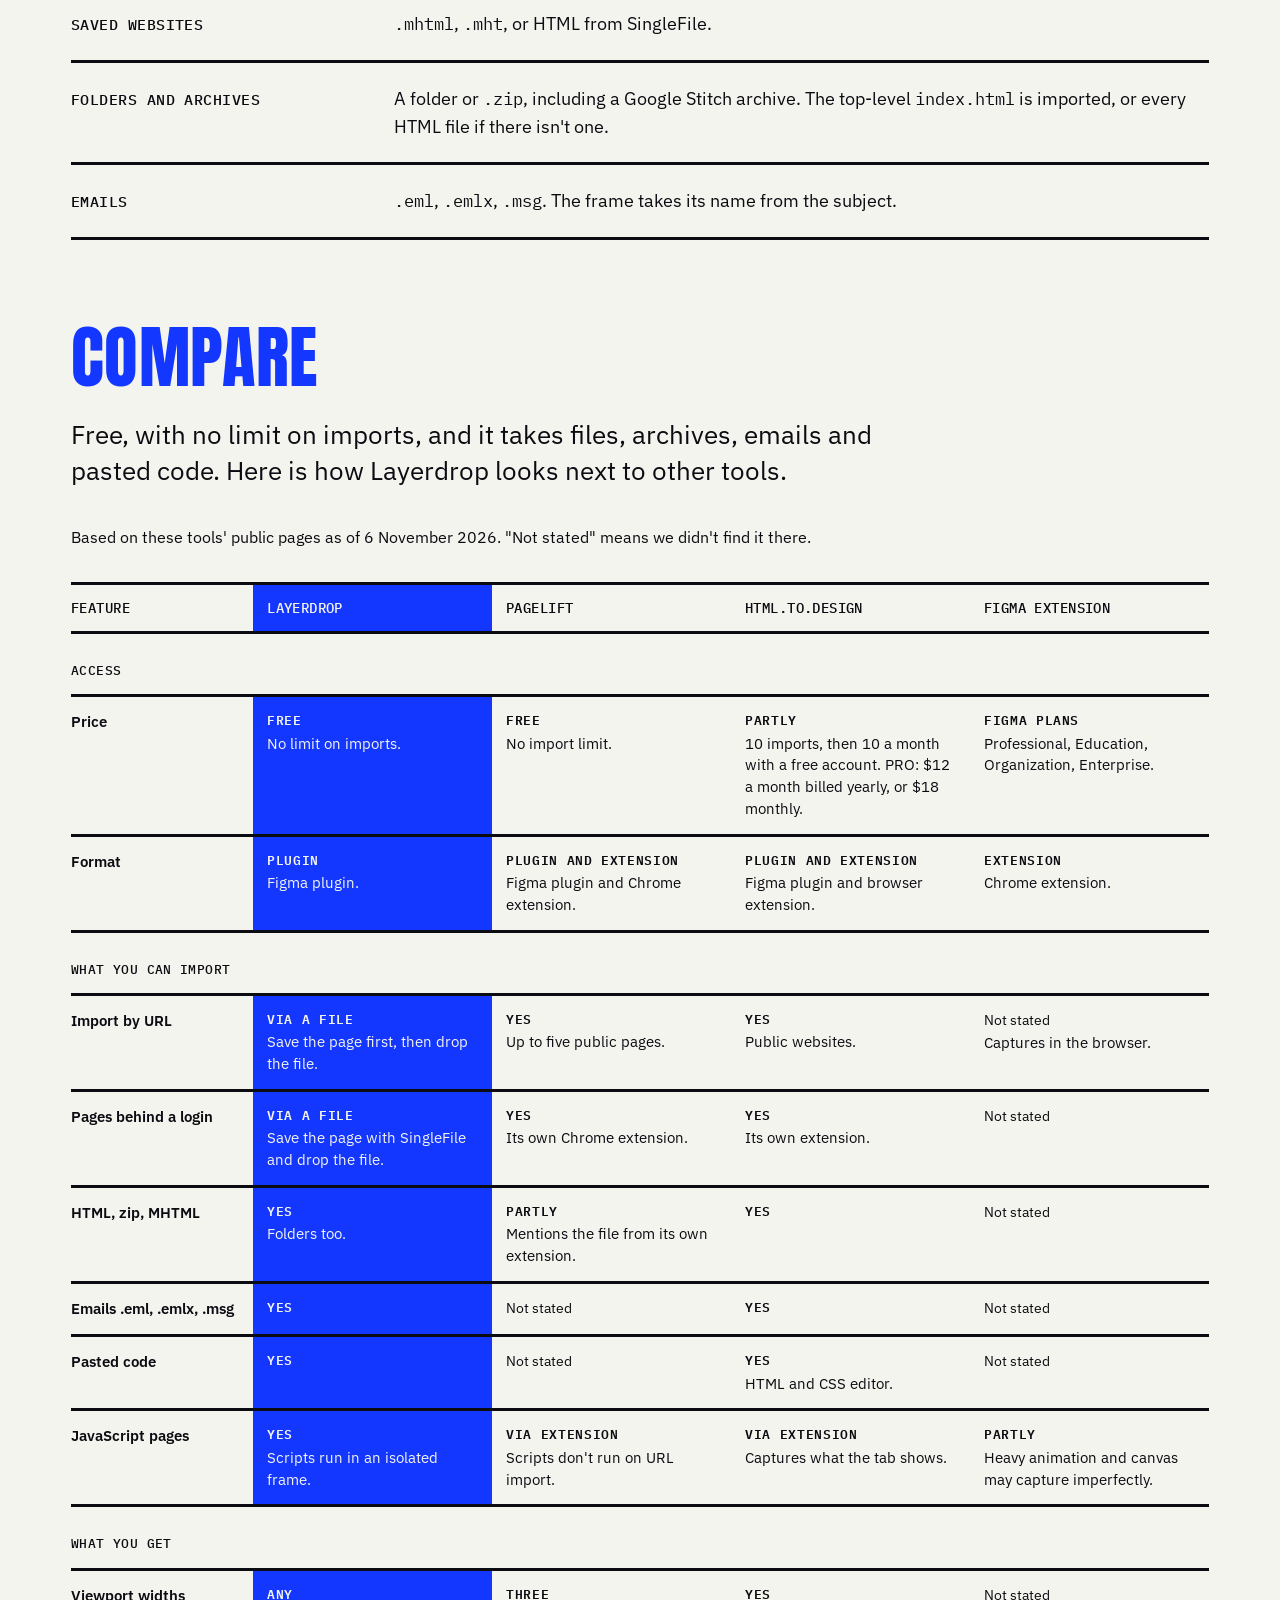
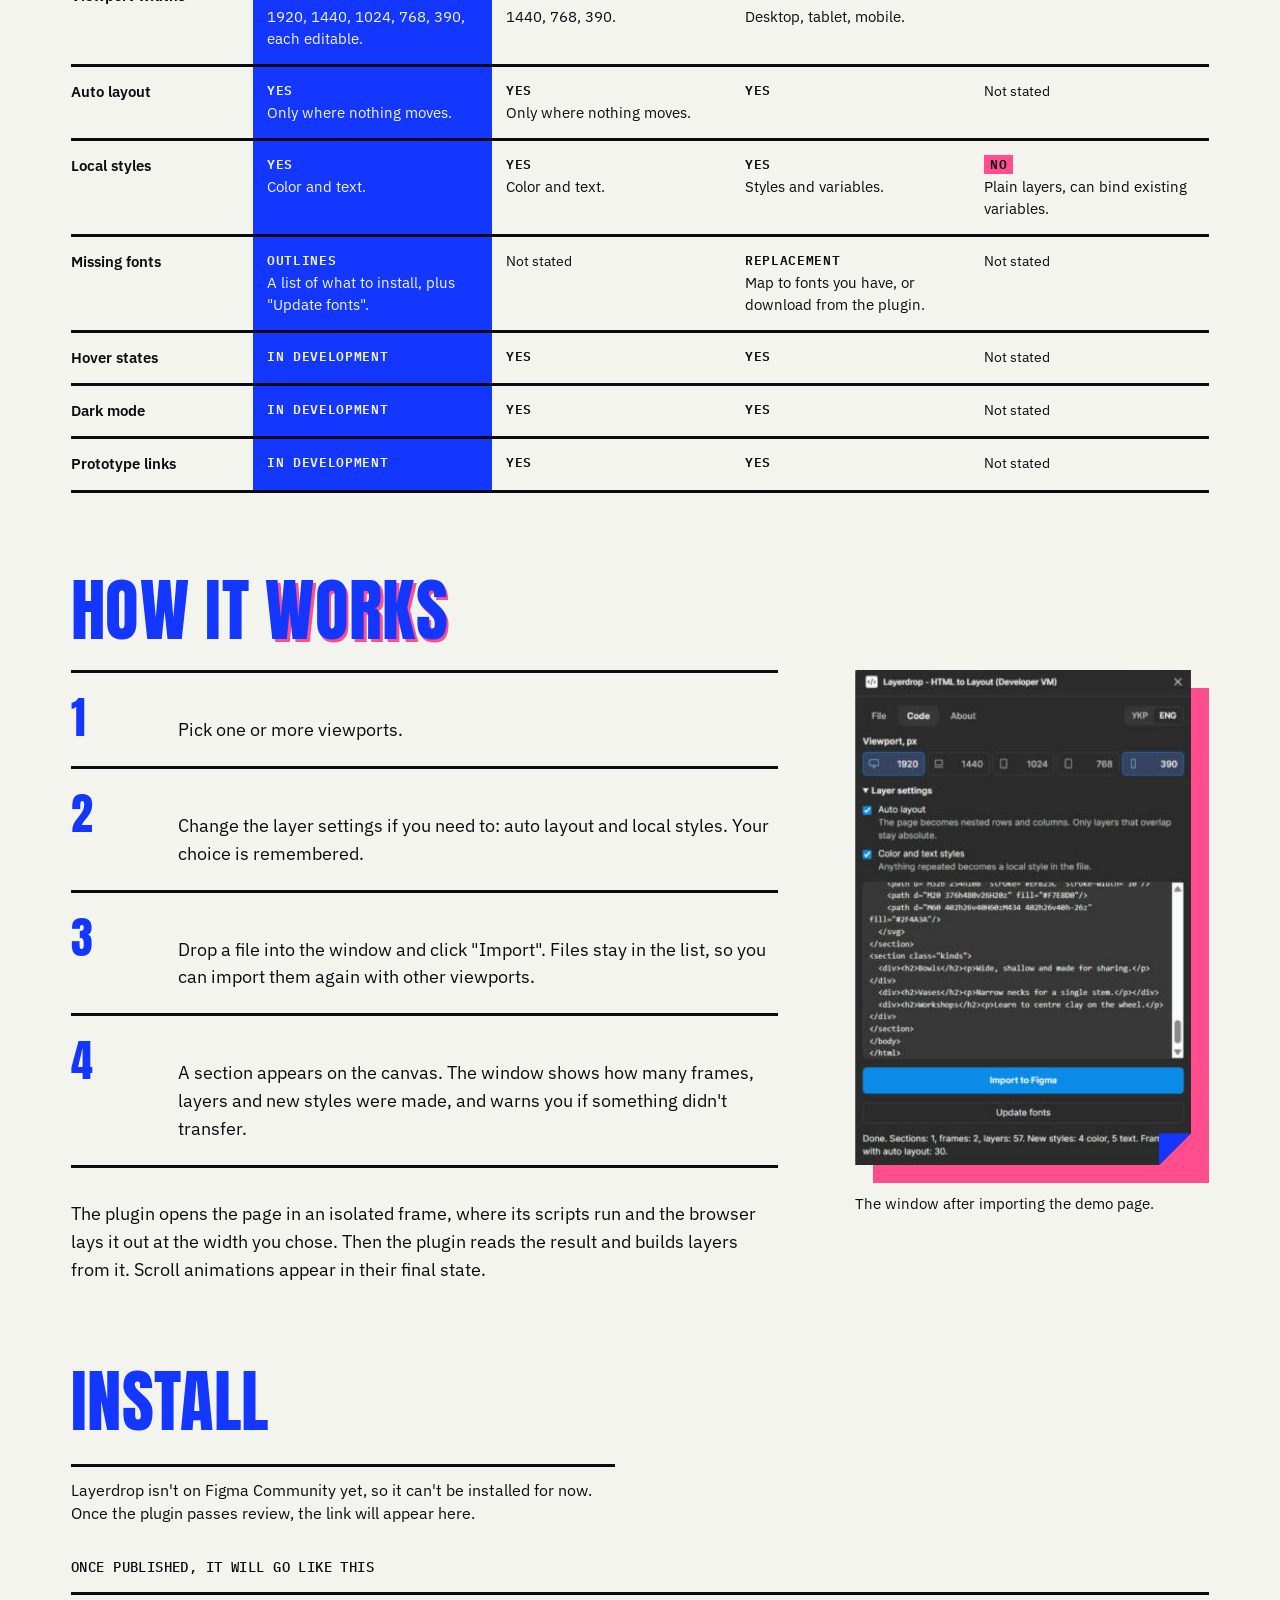
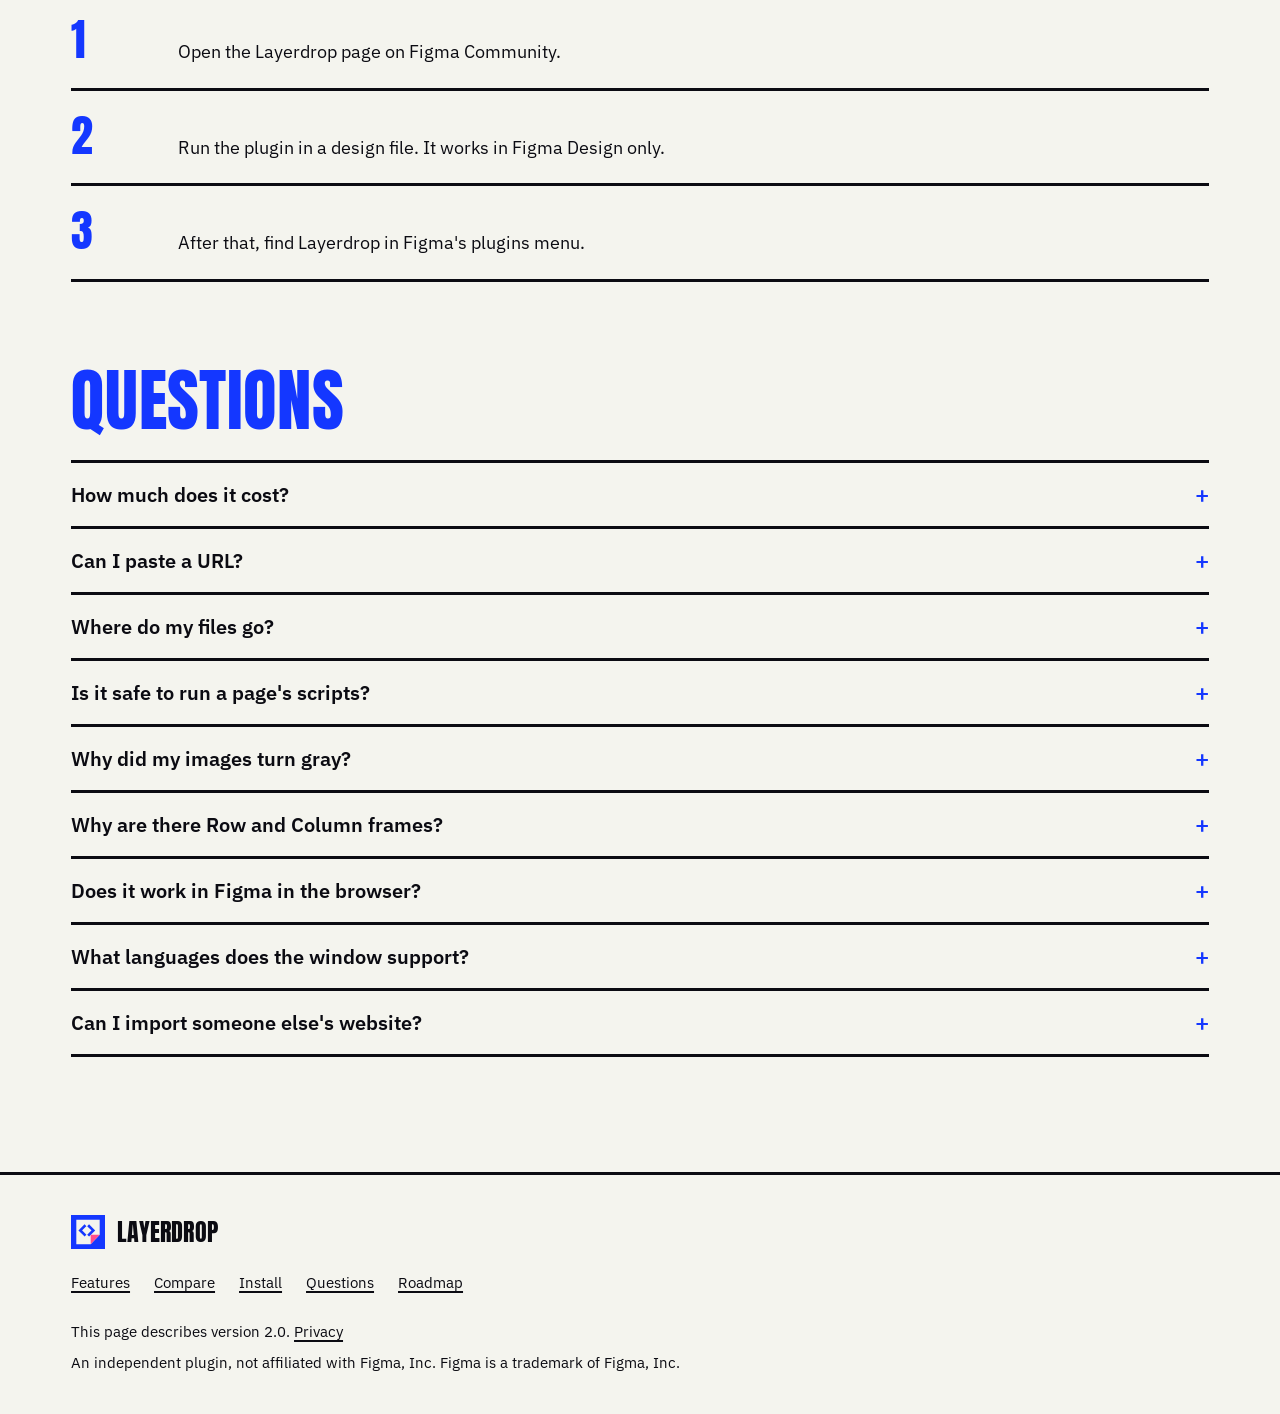
==== commit 9b54b129: "Add a roadmap page to the website The items for both languages live in one list, assets/roadmap-item" ====
--- a/en/index.html
+++ b/en/index.html
@@ -32,6 +32,7 @@
     <a href="#compare">Compare</a>
     <a href="#install">Install</a>
     <a href="#faq">Questions</a>
+    <a href="roadmap/">Roadmap</a>
     <a href="privacy/">Privacy</a>
   </nav>
   <div class="lang" role="group" aria-label="Language">
@@ -277,7 +278,7 @@
 
 <footer>
   <a class="logo" href="./"><img src="../assets/icon.svg" alt="" width="28" height="28">Layerdrop</a>
-  <nav aria-label="Sections"><a href="#features">Features</a><a href="#compare">Compare</a><a href="#install">Install</a><a href="#faq">Questions</a></nav>
+  <nav aria-label="Sections"><a href="#features">Features</a><a href="#compare">Compare</a><a href="#install">Install</a><a href="#faq">Questions</a><a href="roadmap/">Roadmap</a></nav>
   <p>This page describes version 2.0. <a href="privacy/">Privacy</a></p>
   <p>An independent plugin, not affiliated with Figma, Inc. Figma is a trademark of Figma, Inc.</p>
 </footer>
